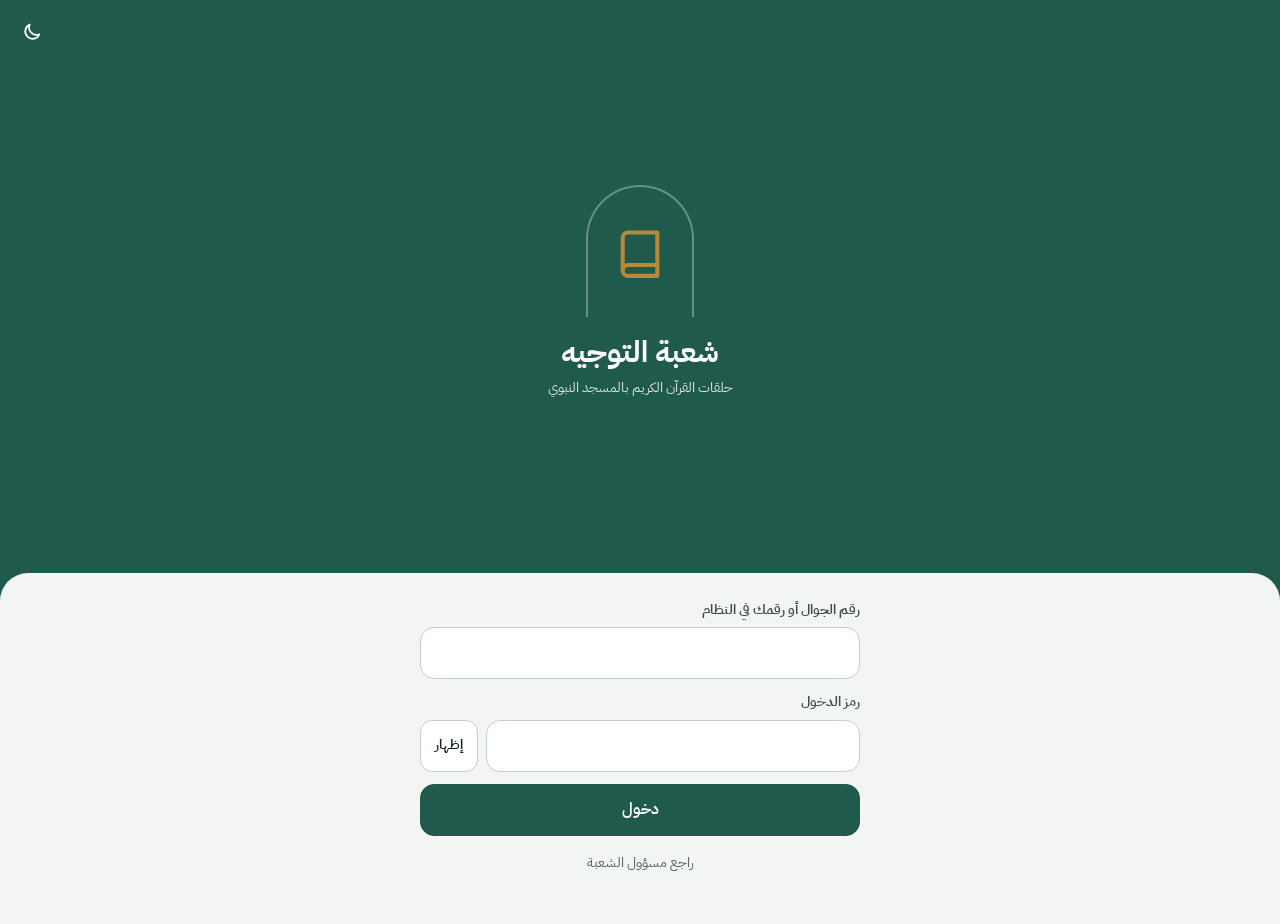
==== index.html @ 5e18c51f "نشر (نشر) من tawjeeh-site@ad7e38c" ====
<!doctype html>
<html lang="ar" dir="rtl">
<head>
<meta charset="utf-8">
<meta name="viewport" content="width=device-width, initial-scale=1, viewport-fit=cover">
<meta name="theme-color" content="#1f5a4c">
<meta name="robots" content="noindex, nofollow">
<title>شعبة التوجيه</title>
<script>/* النهاري هو الأصل؛ الليلي فقط إن اختاره المستخدم من قبل (يُطبَّق قبل الرسم لتجنّب الوميض) */
try{if(localStorage.getItem('tawjeeh.theme')==='dark'){document.documentElement.dataset.theme='dark';document.querySelector('meta[name=theme-color]').content='#122a23'}}catch(e){}</script>
<link rel="stylesheet" href="tokens.css">
<link rel="stylesheet" href="style.css">
<link rel="modulepreload" href="js/core.js">
<link rel="modulepreload" href="js/icons.js">
<link rel="modulepreload" href="js/ctx.js">
<link rel="modulepreload" href="js/home.js">
<link rel="modulepreload" href="js/tlist.js">
<link rel="modulepreload" href="js/sup_home.js">
<link rel="modulepreload" href="js/queries.js">
<link rel="modulepreload" href="js/charts.js">
<link rel="preload" href="fonts/plex-arabic-400.woff2" as="font" type="font/woff2" crossorigin>
<script src="config.js"></script>
<script>/* المرحلة 10ب: فتح الاتصال الآمن بخادم القاعدة مبكراً، بالتوازي مع تحميل ملفات الواجهة */
try{var l=document.createElement('link');l.rel='preconnect';l.href=window.TAWJEEH_CONFIG.url;l.crossOrigin='anonymous';document.head.appendChild(l)}catch(e){}</script>
</head>
<body>
<header id="top" hidden>
  <button id="back" class="icon" type="button" aria-label="رجوع" hidden><svg viewBox="0 0 24 24" width="24" height="24" fill="none" stroke="currentColor" stroke-width="2.2" stroke-linecap="round" stroke-linejoin="round" aria-hidden="true"><path d="M9 5l7 7-7 7"/></svg></button>
  <h1 id="title">شعبة التوجيه</h1>
  <span id="who"></span>
  <button id="theme" class="icon" type="button" aria-label="الوضع الليلي"></button>
</header>
<div id="ctx" hidden></div>
<div id="fnote" role="status" hidden></div>
<main id="view" tabindex="-1"><p class="loading" role="status">جارٍ التحميل…</p></main>
<nav id="nav" hidden aria-label="التنقل الرئيسي"></nav>
<div id="toasts" aria-live="polite"></div>
<noscript><p style="padding:20px">يلزم تفعيل الجافاسكربت لتشغيل الموقع.</p></noscript>
<script type="module" src="js/app.js"></script>
</body>
</html>
---- tokens.css ----
/* ملف الهوية الوحيد: الخط والألوان والمقاسات. مستوحى من «زياراتي» القديم.
   النهاري هو الأصل دائماً (حتى لو كان الجوال على الليلي)، والليلي باختيار المستخدم فقط: <html data-theme="dark"> */

/* الخط داخل الموقع: IBM Plex Sans Arabic (رخصة OFL في fonts/OFL.txt). ثلاثة أوزان، والنص يظهر فوراً بخط النظام حتى يكتمل */
@font-face{font-family:"Plex Arabic";font-style:normal;font-weight:400;font-display:swap;src:url(fonts/plex-arabic-400.woff2) format("woff2");
  unicode-range:U+0600-06FF,U+0750-077F,U+0870-088E,U+0890-0891,U+0897-08E1,U+08E3-08FF,U+200C-200E,U+2010-2011,U+204F,U+2E41,U+FB50-FDFF,U+FE70-FE74,U+FE76-FEFC}
@font-face{font-family:"Plex Arabic";font-style:normal;font-weight:600;font-display:swap;src:url(fonts/plex-arabic-600.woff2) format("woff2");
  unicode-range:U+0600-06FF,U+0750-077F,U+0870-088E,U+0890-0891,U+0897-08E1,U+08E3-08FF,U+200C-200E,U+2010-2011,U+204F,U+2E41,U+FB50-FDFF,U+FE70-FE74,U+FE76-FEFC}
@font-face{font-family:"Plex Arabic";font-style:normal;font-weight:700;font-display:swap;src:url(fonts/plex-arabic-700.woff2) format("woff2");
  unicode-range:U+0600-06FF,U+0750-077F,U+0870-088E,U+0890-0891,U+0897-08E1,U+08E3-08FF,U+200C-200E,U+2010-2011,U+204F,U+2E41,U+FB50-FDFF,U+FE70-FE74,U+FE76-FEFC}
@font-face{font-family:"Plex Arabic";font-style:normal;font-weight:400;font-display:swap;src:url(fonts/plex-latin-400.woff2) format("woff2");
  unicode-range:U+0000-00FF,U+2000-206F,U+2212,U+FEFF}
@font-face{font-family:"Plex Arabic";font-style:normal;font-weight:600;font-display:swap;src:url(fonts/plex-latin-600.woff2) format("woff2");
  unicode-range:U+0000-00FF,U+2000-206F,U+2212,U+FEFF}
@font-face{font-family:"Plex Arabic";font-style:normal;font-weight:700;font-display:swap;src:url(fonts/plex-latin-700.woff2) format("woff2");
  unicode-range:U+0000-00FF,U+2000-206F,U+2212,U+FEFF}

:root{
  color-scheme:light;
  --font:"Plex Arabic",system-ui,-apple-system,"SF Arabic","Geeza Pro","Noto Sans Arabic","Segoe UI",Tahoma,sans-serif;

  /* الأساس: الأخضر المسجدي والذهبي من القديم */
  --brand:#1f5a4c; --brand-2:#246b58; --brand-ink:#ffffff; --brand-soft:#e2eee9; --brand-deep:#163f35;
  --bar:#1f5a4c; --bar-ink:#ffffff; --bar-ink-2:rgba(255,255,255,.82);
  --gold:#b8893b; --gold-soft:#f6eddc; --gold-ink:#6e4e14;

  /* الورق والسطوح والحبر */
  --paper:#f3f5f2; --surface:#ffffff; --surface-2:#f8faf8; --sunk:#e9eeeb;
  --ink:#15211d; --ink-2:#3d4c45; --ink-3:#56655e; --line:#dde5e1; --line-2:#c3cfc9;

  /* ألوان الحالة (كل لون نص على خلفيته الناعمة ≥ 4.5:1) */
  --ok:#17703d;  --ok-soft:#e1f2e7;
  --warn:#7f5200; --warn-soft:#fbefdc;
  --bad:#b02a20; --bad-soft:#fbe6e3;
  --info:#1a56ad; --info-soft:#e3edfb;

  /* ألوان الرسوم */
  --ch-1:#2c7a64; --ch-2:#c8963f; --ch-3:#8fb5a8; --ch-4:#5b6a72; --ch-track:#e6ece9;

  /* المسافات والزوايا والظلال */
  --s1:4px; --s2:8px; --s3:12px; --s4:16px; --s5:20px; --s6:24px; --s8:32px;
  --r-s:10px; --r-m:16px; --r-l:22px; --r-xl:28px; --r-pill:999px;
  --shadow:0 1px 2px rgba(21,33,29,.05),0 6px 18px -10px rgba(21,33,29,.16);
  --shadow-lg:0 -10px 40px -10px rgba(21,33,29,.35);
  --scrim:rgba(10,20,17,.48);

  /* النصوص (واضحة للجوال) */
  --fs-xs:12.5px; --fs-s:14px; --fs-m:16px; --fs-l:17.5px; --fs-xl:20px; --fs-2xl:26px; --fs-3xl:44px;

  /* اللمس والهيكل */
  --tap:52px; --top-h:56px; --tab-h:64px; --maxw:640px;
  --safe-b:env(safe-area-inset-bottom,0px); --safe-t:env(safe-area-inset-top,0px);
  --dur:180ms; --ease:cubic-bezier(.2,.8,.3,1);
}

/* الليلي: باختيار المستخدم فقط */
:root[data-theme="dark"]{
  color-scheme:dark;
  --brand:#3e9c82; --brand-2:#6cc7aa; --brand-ink:#05140f; --brand-soft:#173a31; --brand-deep:#0f2a23;
  --bar:#122a23; --bar-ink:#e8f2ee; --bar-ink-2:rgba(232,242,238,.78);
  --gold:#d6a654; --gold-soft:#3a2d14; --gold-ink:#f2cd85;
  --paper:#0d1412; --surface:#151f1b; --surface-2:#1a2621; --sunk:#212e28;
  --ink:#e7efeb; --ink-2:#c3d0ca; --ink-3:#9aaba3; --line:#26342e; --line-2:#36473f;
  --ok:#6fd49c;  --ok-soft:#14331f;
  --warn:#f0bd5e; --warn-soft:#3a2b0e;
  --bad:#ff9087; --bad-soft:#3d1a17;
  --info:#8ab8ff; --info-soft:#15284a;
  --ch-1:#4fb393; --ch-2:#d9a957; --ch-3:#2f5c50; --ch-4:#7d8d95; --ch-track:#24312b;
  --shadow:0 1px 2px rgba(0,0,0,.3);
  --shadow-lg:0 -10px 40px -10px rgba(0,0,0,.7);
  --scrim:rgba(0,0,0,.6);
}
---- style.css ----
/* المكونات. كل الألوان والمقاسات من tokens.css — لا قيم لونية مباشرة هنا إلا للضرورة. */
*{box-sizing:border-box;-webkit-tap-highlight-color:transparent}
html{font-size:16px;-webkit-text-size-adjust:100%;background:var(--paper)}
body{margin:0;background:var(--paper);color:var(--ink);font-family:var(--font);font-size:var(--fs-m);line-height:1.6;
  -webkit-font-smoothing:antialiased;text-rendering:optimizeLegibility;
  padding-bottom:calc(var(--tab-h) + var(--safe-b) + 20px)}
body.nonav{padding-bottom:24px}
button,input,select,textarea{font:inherit;color:inherit}
button{cursor:pointer}
h1,h2,h3{margin:0;line-height:1.4;font-weight:700}
h2{font-size:var(--fs-l)} h3{font-size:var(--fs-m)}
.card>b:first-child+.list-item{margin-top:6px}
p{margin:0 0 var(--s2)}
a{color:var(--brand-2)}
:focus-visible{outline:2.5px solid var(--gold);outline-offset:2px;border-radius:8px}
::selection{background:var(--brand-soft)}
.ico{display:inline-flex;flex:none;line-height:0}
[hidden]{display:none!important}
.sr{position:absolute!important;width:1px;height:1px;overflow:hidden;clip:rect(0 0 0 0);white-space:nowrap}

/* ---------- الشريط العلوي ---------- */
#top{position:sticky;top:0;z-index:30;display:flex;align-items:center;gap:var(--s1);background:var(--bar);color:var(--bar-ink);
  padding:var(--safe-t) var(--s2) 0;min-height:calc(var(--top-h) + var(--safe-t))}
#top h1{font-size:var(--fs-l);flex:1;min-width:0;white-space:nowrap;overflow:hidden;text-overflow:ellipsis;padding-inline-start:var(--s2)}
#top .icon{display:grid;place-items:center;background:transparent;border:0;color:inherit;width:var(--tap);height:var(--tap);flex:none;border-radius:14px;padding:0}
#top .icon:active{background:rgba(255,255,255,.14)}
#top #back:not([hidden])+h1{padding-inline-start:0}
body.on-home #who{display:none}
#who{font-size:var(--fs-xs);color:var(--bar-ink-2);max-width:34%;white-space:nowrap;overflow:hidden;text-overflow:ellipsis;font-weight:600}

/* ---------- المحتوى ---------- */
#view{max-width:var(--maxw);margin:0 auto;padding:var(--s4) var(--s4) var(--s5);outline:none;overflow-x:clip}
#view>div{animation:enter var(--dur) var(--ease)}
@keyframes enter{from{opacity:0;transform:translateY(6px)}to{opacity:1;transform:none}}
.section-h{display:flex;align-items:center;gap:var(--s2);margin:var(--s5) 0 var(--s2)}
.section-h h2{font-size:var(--fs-m);flex:1}
.section-h .link{font-size:var(--fs-s);font-weight:600;text-decoration:none;min-height:var(--tap);display:inline-flex;align-items:center}
.title-row{display:flex;align-items:center;justify-content:space-between;gap:var(--s2);margin:var(--s2) 0 var(--s3)}
.title-row h2{font-size:var(--fs-l)}

/* ---------- شريط التبويبات السفلي (كالقديم) ---------- */
#nav{position:fixed;bottom:0;left:50%;transform:translateX(-50%);width:100%;max-width:var(--maxw);z-index:30;display:flex;
  background:color-mix(in srgb,var(--surface) 92%,transparent);-webkit-backdrop-filter:blur(14px);backdrop-filter:blur(14px);
  border-top:1px solid var(--line);padding:4px 6px calc(4px + var(--safe-b))}
#nav a{flex:1;min-width:0;display:flex;flex-direction:column;align-items:center;justify-content:center;gap:2px;min-height:56px;position:relative;
  text-decoration:none;color:var(--ink-3);font-size:var(--fs-xs);font-weight:600;border-radius:14px}
#nav a .ico{transition:transform var(--dur) var(--ease)}
#nav a[aria-current="page"]{color:var(--brand-2)}
#nav a[aria-current="page"] .ico{transform:translateY(-1px)}
#nav a[aria-current="page"]::before{content:"";position:absolute;top:-5px;width:28px;height:3px;border-radius:0 0 4px 4px;background:var(--brand-2)}
#nav a:active{background:var(--sunk)}
#nav .nb{position:absolute;top:5px;inset-inline-end:calc(50% - 24px);min-width:18px;height:18px;border-radius:9px;background:var(--bad);color:#fff;
  font-size:11px;line-height:18px;text-align:center;padding:0 5px;font-weight:700}

/* ---------- البطاقات ---------- */
.card{background:var(--surface);border:1px solid var(--line);border-radius:var(--r-m);padding:var(--s4);margin:0 0 var(--s3);box-shadow:var(--shadow);min-width:0;overflow-wrap:anywhere}
.card h2{font-size:var(--fs-m);margin-bottom:var(--s2)}
.card.tap{cursor:pointer;transition:transform .12s,background var(--dur)}
.card.tap:active{transform:scale(.985);background:var(--surface-2)}
.card.flat{box-shadow:none}
.muted{color:var(--ink-3)}
.small{font-size:var(--fs-s)}
.xs{font-size:var(--fs-xs)}
.row{display:flex;gap:var(--s2);align-items:center;flex-wrap:wrap}
.row>*{min-width:0}
.row.between{justify-content:space-between}
.row.nowrap{flex-wrap:nowrap}
.grow{flex:1;min-width:0}
.stack>*+*{margin-top:var(--s2)}
.ellip{white-space:nowrap;overflow:hidden;text-overflow:ellipsis}
.tnum,.num{font-variant-numeric:tabular-nums}
.num{font-weight:700;direction:ltr;unicode-bidi:isolate;display:inline-block;max-width:100%;word-break:break-all}
.ltr{direction:ltr;unicode-bidi:isolate;display:inline-block}

/* ---------- الأزرار ---------- */
.btn{display:inline-flex;align-items:center;justify-content:center;gap:var(--s2);min-height:var(--tap);padding:10px 18px;border-radius:14px;
  border:1.5px solid var(--line-2);background:var(--surface);color:var(--ink);font-weight:600;font-size:var(--fs-m);cursor:pointer;
  text-align:center;text-decoration:none;line-height:1.35;transition:transform .1s,background var(--dur),opacity var(--dur)}
.btn:active{transform:scale(.97)}
.btn.primary{background:var(--brand);border-color:var(--brand);color:var(--brand-ink)}
.btn.soft{background:var(--brand-soft);border-color:transparent;color:var(--brand-2)}
.btn.gold{background:var(--gold);border-color:var(--gold);color:#fff}
.btn.danger{background:var(--bad-soft);border-color:transparent;color:var(--bad)}
.btn.ghost{background:transparent;border-color:transparent;color:var(--brand-2)}
.btn.block{display:flex;width:100%}
.btn.sm{padding:6px 14px;font-size:var(--fs-s);border-radius:12px}
.btn[disabled]{opacity:.5;pointer-events:none}
.btn .ico svg{width:20px;height:20px}
.btns{display:grid;grid-template-columns:repeat(auto-fit,minmax(132px,1fr));gap:var(--s2)}

/* ---------- الحقول ---------- */
.field{display:block;margin:0 0 var(--s3)}
.field>span{display:block;font-weight:600;margin-bottom:6px;font-size:var(--fs-s);color:var(--ink-2)}
.field small{display:block;color:var(--ink-3);margin-top:4px;font-size:var(--fs-xs)}
input[type=text],input[type=search],input[type=password],input[type=tel],input[type=date],input[type=time],input[type=number],select,textarea{
  width:100%;min-height:var(--tap);padding:10px 14px;border-radius:14px;border:1.5px solid var(--line-2);background-color:var(--surface);
  font-size:var(--fs-m);color:var(--ink);transition:border-color var(--dur),box-shadow var(--dur)}
input::placeholder,textarea::placeholder{color:var(--ink-3);opacity:1}
textarea{min-height:96px;line-height:1.6;resize:vertical}
input:focus,select:focus,textarea:focus{outline:none;border-color:var(--brand-2);box-shadow:0 0 0 3px color-mix(in srgb,var(--brand-2) 22%,transparent)}
input[type=search]{padding-inline-start:46px;-webkit-appearance:none;appearance:none;background-repeat:no-repeat;background-position:right 14px center;background-size:20px 20px;
  background-image:url("data:image/svg+xml,%3Csvg xmlns='http://www.w3.org/2000/svg' viewBox='0 0 24 24' fill='none' stroke='%2356655e' stroke-width='2' stroke-linecap='round'%3E%3Ccircle cx='11' cy='11' r='7'/%3E%3Cpath d='m20 20-3.5-3.5'/%3E%3C/svg%3E")}
input[type=search]::-webkit-search-decoration{-webkit-appearance:none}
select{-webkit-appearance:none;appearance:none;padding-inline-end:40px;text-overflow:ellipsis;background-repeat:no-repeat;background-position:left 14px center;background-size:16px 16px;
  background-image:url("data:image/svg+xml,%3Csvg xmlns='http://www.w3.org/2000/svg' viewBox='0 0 24 24' fill='none' stroke='%2356655e' stroke-width='2.4' stroke-linecap='round' stroke-linejoin='round'%3E%3Cpath d='m6 9 6 6 6-6'/%3E%3C/svg%3E")}
:root[data-theme="dark"] input[type=search]{background-image:url("data:image/svg+xml,%3Csvg xmlns='http://www.w3.org/2000/svg' viewBox='0 0 24 24' fill='none' stroke='%239aaba3' stroke-width='2' stroke-linecap='round'%3E%3Ccircle cx='11' cy='11' r='7'/%3E%3Cpath d='m20 20-3.5-3.5'/%3E%3C/svg%3E")}
:root[data-theme="dark"] select{background-image:url("data:image/svg+xml,%3Csvg xmlns='http://www.w3.org/2000/svg' viewBox='0 0 24 24' fill='none' stroke='%239aaba3' stroke-width='2.4' stroke-linecap='round' stroke-linejoin='round'%3E%3Cpath d='m6 9 6 6 6-6'/%3E%3C/svg%3E")}
.pwrow{display:flex;gap:var(--s2)}.pwrow input{flex:1;min-width:0}
.filters{display:grid;grid-template-columns:1fr 1fr;gap:var(--s2);margin-bottom:var(--s2)}
.filters .full{grid-column:1/-1}
.filters select{font-size:var(--fs-s);font-weight:600}
@media(min-width:620px){.filters{grid-template-columns:repeat(4,1fr)}.filters .full{grid-column:span 2}}
.filters.f3{grid-template-columns:repeat(3,minmax(0,1fr))}
.filters.f3 select{padding-inline:10px 30px;background-position:left 10px center;background-size:14px 14px;font-size:13.5px}
@media(min-width:620px){.filters.f3{grid-template-columns:2fr 1fr 1fr 1fr}.filters.f3 .full{grid-column:auto}}
input[type=checkbox]{width:26px;height:26px;flex:none;accent-color:var(--brand)}
.check{display:inline-flex;align-items:center;justify-content:center;gap:var(--s2);min-width:var(--tap);min-height:var(--tap);cursor:pointer;font-weight:600}

/* ---------- الشرائح: مساحة لمس 52 وحبة أنيقة بداخلها ---------- */
.chips{display:flex;gap:6px;overflow-x:auto;margin:0 calc(-1*var(--s4)) var(--s2);padding:0 var(--s4);scrollbar-width:none}
.chips::-webkit-scrollbar{display:none}
.chip{position:relative;isolation:isolate;flex:0 0 auto;min-height:var(--tap);padding:0 16px;border:0;background:none;cursor:pointer;
  font-weight:600;font-size:var(--fs-s);color:var(--ink-2);white-space:nowrap}
.chip::before{content:"";position:absolute;inset:7px 0;z-index:-1;border-radius:var(--r-pill);background:var(--surface);border:1.5px solid var(--line-2);transition:background var(--dur),border-color var(--dur)}
.chip[aria-pressed="true"],.chip[aria-selected="true"]{color:var(--brand-ink)}
.chip[aria-pressed="true"]::before,.chip[aria-selected="true"]::before{background:var(--brand);border-color:var(--brand)}

/* ---------- المقطّع: أنماط الصفحة (كالقديم) ---------- */
.seg{display:flex;gap:4px;background:var(--sunk);border-radius:16px;padding:4px;margin:0 0 var(--s3);overflow-x:auto;scrollbar-width:none}
.seg::-webkit-scrollbar{display:none}
.seg button{flex:1 0 auto;min-height:var(--tap);padding:0 14px;border:0;border-radius:12px;background:transparent;font-weight:600;font-size:var(--fs-s);
  color:var(--ink-2);white-space:nowrap;display:inline-flex;align-items:center;justify-content:center;gap:6px;transition:background var(--dur),color var(--dur)}
.seg button[aria-selected="true"]{background:var(--surface);color:var(--ink);box-shadow:0 1px 3px rgba(0,0,0,.12)}
.seg button .ico svg{width:18px;height:18px}
.seg.grid{display:grid;grid-template-columns:repeat(3,1fr);overflow:visible}
.seg.grid button{flex-direction:column;gap:2px;min-height:60px;padding:6px 4px;white-space:normal;line-height:1.3;font-size:var(--fs-xs)}
.seg.grid button .ico svg{width:20px;height:20px}

/* ---------- الشارات ---------- */
.badge{display:inline-flex;align-items:center;gap:4px;padding:2px 10px;border-radius:var(--r-pill);font-size:var(--fs-xs);font-weight:700;
  background:var(--brand-soft);color:var(--brand-2);max-width:100%;white-space:normal;overflow-wrap:anywhere;line-height:1.5}
.badge.ok{background:var(--ok-soft);color:var(--ok)}
.badge.warn{background:var(--warn-soft);color:var(--warn)}
.badge.bad{background:var(--bad-soft);color:var(--bad)}
.badge.info{background:var(--info-soft);color:var(--info)}
.badge.gray{background:var(--sunk);color:var(--ink-2)}
.dot{width:9px;height:9px;border-radius:50%;display:inline-block;flex:none}

/* ---------- بطاقات الأرقام ---------- */
.stats{display:grid;grid-template-columns:repeat(2,1fr);gap:10px;margin-bottom:var(--s3)}
@media(min-width:560px){.stats{grid-template-columns:repeat(3,1fr)}}
.stat{position:relative;display:flex;flex-direction:column;justify-content:flex-end;gap:2px;background:var(--surface);border:1px solid var(--line);border-radius:var(--r-m);
  padding:14px 14px 12px;min-height:104px;box-shadow:var(--shadow);text-decoration:none;color:inherit;overflow:hidden}
.stat b{font-size:var(--fs-2xl);line-height:1.15;font-weight:700;font-variant-numeric:tabular-nums;color:var(--ink)}
.stat span{color:var(--ink-3);font-size:var(--fs-s);font-weight:600;line-height:1.35}
.stat .ico{position:absolute;top:12px;inset-inline-start:12px;width:34px;height:34px;border-radius:11px;display:grid;place-items:center;background:var(--brand-soft);color:var(--brand-2)}
.stat .ico svg{width:19px;height:19px}
.stat.warn b{color:var(--warn)} .stat.warn .ico{background:var(--warn-soft);color:var(--warn)}
.stat.bad b{color:var(--bad)} .stat.bad .ico{background:var(--bad-soft);color:var(--bad)}
.stat.info .ico{background:var(--info-soft);color:var(--info)}
.stat.gold .ico{background:var(--gold-soft);color:var(--gold-ink)}
a.stat{transition:transform .12s}
a.stat:active{transform:scale(.97)}
a.stat::after{content:"";position:absolute;top:25px;left:18px;width:8px;height:8px;border-left:2px solid var(--ink-3);border-bottom:2px solid var(--ink-3);transform:rotate(45deg);opacity:.5}
.stats.two{grid-template-columns:repeat(2,1fr)}
.stats.compact{grid-template-columns:repeat(3,1fr);gap:8px}
.stats.compact .stat{min-height:0;padding:10px 10px 8px}
.stats.compact .stat b{font-size:var(--fs-xl)}
.stats.compact .stat span{font-size:var(--fs-xs)}
button.stat{font:inherit;text-align:start;cursor:pointer;min-height:var(--tap)}
button.stat[aria-pressed="true"]{border-color:var(--brand-2);box-shadow:inset 0 0 0 1.5px var(--brand-2)}

.bar{height:8px;border-radius:99px;background:var(--ch-track);overflow:hidden}
.bar>i{display:block;height:100%;border-radius:99px;background:var(--ch-1)}
.kv{display:grid;grid-template-columns:auto 1fr;gap:8px 14px;margin:var(--s1) 0}
.kv dt{color:var(--ink-3);font-size:var(--fs-s)}.kv dd{margin:0;font-weight:600;overflow-wrap:anywhere;min-width:0}
.list-item{padding:var(--s3) 0;border-top:1px solid var(--line);min-width:0;overflow-wrap:anywhere}
.list-item:first-child{border-top:0}
details{margin-top:var(--s2)}
details>summary{min-height:var(--tap);display:flex;align-items:center;gap:var(--s2);cursor:pointer;list-style:none;font-weight:600}
details>summary::-webkit-details-marker{display:none}
details>summary::after{content:"";width:8px;height:8px;border-inline-start:2px solid var(--ink-3);border-bottom:2px solid var(--ink-3);transform:rotate(-45deg);margin-inline-start:auto;transition:transform var(--dur)}
details[open]>summary::after{transform:rotate(135deg)}

/* ---------- صف الحلقة (من «إسناد المعلمين» القديم) ---------- */
.hq{display:flex;gap:var(--s3);align-items:flex-start}
.hq .no{flex:none;width:66px;text-align:center;font-weight:700;font-size:var(--fs-m);background:var(--surface-2);border:1px solid var(--line);
  border-radius:12px;padding:6px 4px 4px;font-variant-numeric:tabular-nums;line-height:1.25;word-break:break-all}
.hq .no small{display:block;font-size:11px;font-weight:600;color:var(--ink-3)}
.hq .no.mine{background:var(--ok-soft);border-color:transparent;color:var(--ok)}
.hq .no.free{background:var(--gold-soft);border-color:transparent;color:var(--gold-ink)}
.hq .no.off{background:var(--sunk);color:var(--ink-3)}
.hq .bd{flex:1;min-width:0}
.hq .ln{display:flex;gap:6px;align-items:baseline;font-size:var(--fs-s);line-height:1.6}
.hq .ln .k{color:var(--ink-3);flex:none}
.hq .ln b{font-weight:600;min-width:0;overflow-wrap:anywhere}
.hq .meta{font-size:var(--fs-xs);color:var(--ink-3);font-weight:600;margin-bottom:2px;display:flex;gap:6px;flex-wrap:wrap;align-items:center}
.hq .tags{display:flex;gap:4px;flex-wrap:wrap}
.missing{color:var(--bad);font-weight:700}
.free-t{color:var(--warn);font-weight:700}

/* ---------- المعلم ---------- */
.avatar{width:44px;height:44px;border-radius:50%;display:grid;place-items:center;font-weight:700;font-size:var(--fs-l);flex:none;
  background:var(--brand-soft);color:var(--brand-2)}
.avatar.w{background:var(--gold-soft);color:var(--gold-ink)}
.hchips{display:flex;flex-wrap:wrap;gap:6px;margin:var(--s2) 0 0}
.hchips span{font-size:var(--fs-xs);font-weight:600;background:var(--sunk);color:var(--ink-2);border-radius:9px;padding:3px 9px;font-variant-numeric:tabular-nums}
.hchips span.alt{background:var(--gold-soft);color:var(--gold-ink)}
.count-line{font-size:var(--fs-xs);color:var(--ink-3);font-weight:600;margin:0 2px var(--s2);min-height:20px}

/* ---------- قائمة «المزيد» ---------- */
.menu{background:var(--surface);border:1px solid var(--line);border-radius:var(--r-m);overflow:hidden;margin-bottom:var(--s3);box-shadow:var(--shadow)}
.menu>a,.menu>button{display:flex;align-items:center;gap:var(--s3);width:100%;min-height:64px;padding:10px var(--s4);border:0;border-bottom:1px solid var(--line);
  background:none;text-align:start;text-decoration:none;color:var(--ink);font-weight:600}
.menu>:last-child{border-bottom:0}
.menu>a:active,.menu>button:active{background:var(--surface-2)}
.menu .ic{width:40px;height:40px;border-radius:12px;display:grid;place-items:center;background:var(--brand-soft);color:var(--brand-2);flex:none}
.menu .ic.bad{background:var(--bad-soft);color:var(--bad)}
.menu .ic.gold{background:var(--gold-soft);color:var(--gold-ink)}
.menu .t{flex:1;min-width:0}
.menu .t small{display:block;font-weight:400;color:var(--ink-3);font-size:var(--fs-xs);line-height:1.5}
.menu .chev{color:var(--ink-3)}
.menu .danger{color:var(--bad)}

/* مفتاح التبديل */
.toggle{position:relative;width:52px;height:32px;border-radius:99px;background:var(--line-2);flex:none;transition:background var(--dur)}
.toggle::after{content:"";position:absolute;top:3px;right:3px;width:26px;height:26px;border-radius:50%;background:#fff;box-shadow:0 1px 3px rgba(0,0,0,.3);transition:right var(--dur) var(--ease)}
[aria-checked="true"] .toggle{background:var(--brand)}
[aria-checked="true"] .toggle::after{right:23px}

/* ---------- مفتاح الصلاحية والمصفوفة ---------- */
.switch{display:inline-flex;align-items:center;gap:var(--s2);min-height:var(--tap);min-width:112px;padding:6px 14px;border-radius:var(--r-pill);border:2px solid var(--line-2);
  background:var(--surface);font-weight:700;cursor:pointer;justify-content:center}
.switch.on{background:var(--ok-soft);border-color:var(--ok);color:var(--ok)}
.switch.off{background:var(--bad-soft);border-color:var(--bad);color:var(--bad)}
.switch .dot{width:14px;height:14px;border-radius:50%;background:currentColor}
.matrix{width:100%;border-collapse:separate;border-spacing:0}
.matrix th,.matrix td{padding:8px 6px;border-bottom:1px solid var(--line);text-align:center;vertical-align:middle}
.matrix th:first-child,.matrix td:first-child{text-align:right;position:sticky;right:0;background:var(--surface)}
.matrix thead th{position:sticky;top:0;background:var(--surface);font-size:var(--fs-s)}
.scroll-x{overflow-x:auto;-webkit-overflow-scrolling:touch}

/* ---------- الورقة السفلية ---------- */
.overlay{position:fixed;inset:0;background:var(--scrim);z-index:50;display:flex;align-items:flex-end;justify-content:center;animation:fade var(--dur)}
.sheet{background:var(--surface);color:var(--ink);width:100%;max-width:var(--maxw);max-height:90vh;overflow:auto;border-radius:24px 24px 0 0;
  padding:8px var(--s4) calc(var(--s4) + var(--safe-b));box-shadow:var(--shadow-lg);animation:up 220ms var(--ease);overscroll-behavior:contain}
.sheet .grab{width:42px;height:5px;border-radius:5px;background:var(--line-2);margin:4px auto 14px}
.sheet h2{font-size:var(--fs-l);margin-bottom:var(--s3)}
.sheet .actions{display:grid;grid-template-columns:1fr 1fr;gap:var(--s2);margin-top:var(--s4)}
.sheet .actions.one{grid-template-columns:1fr}
@keyframes up{from{transform:translateY(40px);opacity:.4}to{transform:none;opacity:1}}
@keyframes fade{from{opacity:0}}
@media(min-width:700px){.overlay{align-items:center}.sheet{border-radius:24px}.sheet .grab{display:none}}

#toasts{position:fixed;left:12px;right:12px;bottom:calc(var(--tab-h) + var(--safe-b) + 14px);z-index:60;display:flex;flex-direction:column;gap:var(--s2);pointer-events:none;align-items:center}
body.nonav #toasts{bottom:calc(var(--safe-b) + 20px)}
.toast{background:var(--ink);color:var(--paper);padding:12px 18px;border-radius:14px;max-width:560px;font-weight:600;font-size:var(--fs-s);box-shadow:0 6px 20px rgba(0,0,0,.25);animation:up var(--dur) var(--ease)}
.toast.bad{background:var(--bad);color:#fff}
.toast.ok{background:var(--brand);color:var(--brand-ink)}
:root[data-theme="dark"] .toast.bad{color:#1a0705}

/* ---------- الدخول (كالقديم: صفحة خضراء وقوس ذهبي وصندوق ورقي) ---------- */
body.nonav #view{padding:0;max-width:none}
.login{position:relative;min-height:100vh;min-height:100dvh;display:flex;flex-direction:column;background:var(--bar);color:var(--bar-ink)}
.login .top{flex:1;display:flex;flex-direction:column;align-items:center;justify-content:center;padding:calc(40px + var(--safe-t)) 24px 28px;text-align:center}
.login .mark{width:108px;height:132px;border:2px solid rgba(255,255,255,.32);border-bottom:0;border-radius:108px 108px 0 0;display:grid;place-items:center;margin-bottom:16px;color:var(--gold)}
.login .mark svg{width:52px;height:52px}
.login h1{font-size:30px;line-height:1.25}
.login .top p{color:var(--bar-ink-2);margin:6px 0 0;font-size:var(--fs-s)}
.login .box{background:var(--paper);color:var(--ink);border-radius:var(--r-xl) var(--r-xl) 0 0;padding:26px 20px calc(26px + var(--safe-b))}
.login .box .in{max-width:440px;margin:0 auto}
.login .theme-fab{position:absolute;top:calc(6px + var(--safe-t));left:6px;width:var(--tap);height:var(--tap);display:grid;place-items:center;border:0;background:none;color:var(--bar-ink);border-radius:14px}
.auth{max-width:440px;margin:0 auto;padding-top:var(--s2)}
.pick{display:flex;align-items:center;gap:var(--s3);width:100%;text-align:start;padding:8px 14px;border:1.5px solid var(--line);border-radius:14px;background:var(--surface);
  margin-top:var(--s2);font-weight:600;min-height:var(--tap);cursor:pointer;color:var(--ink)}
.pick:active{background:var(--brand-soft)}
.pick .avatar{width:36px;height:36px;font-size:var(--fs-m)}
.err{background:var(--bad-soft);color:var(--bad);border-radius:14px;padding:10px 14px;margin:var(--s2) 0;font-weight:600}
.note{background:var(--gold-soft);color:var(--gold-ink);border-radius:14px;padding:10px 14px;margin:var(--s2) 0;font-size:var(--fs-s);font-weight:600}
.hint{display:flex;gap:var(--s2);align-items:flex-start;background:var(--info-soft);color:var(--info);border-radius:14px;padding:10px 14px;margin:0 0 var(--s3);font-size:var(--fs-s);font-weight:600;line-height:1.6}
.hint .ico{margin-top:2px}
.sticky-bar{position:sticky;bottom:calc(var(--tab-h) + var(--safe-b) + 8px);z-index:10;background:var(--surface);border:1px solid var(--line);border-radius:var(--r-m);padding:10px;box-shadow:0 4px 18px rgba(0,0,0,.16);margin-top:10px}

/* ---------- هيكل التحميل والحالة الفارغة ---------- */
.loading{display:block;color:transparent;font-size:0;line-height:0;padding:2px 0 0;margin:0 0 var(--s3);min-height:238px;user-select:none}
.loading::before{content:"";display:block;height:70px;border-radius:var(--r-m);background:var(--sunk);
  box-shadow:0 84px 0 0 var(--sunk),0 168px 0 0 var(--sunk);animation:pulse 1.1s ease-in-out infinite}
@keyframes pulse{50%{opacity:.5}}
.empty{text-align:center;padding:36px 20px 28px;color:var(--ink-3);font-weight:600;font-size:var(--fs-s)}
.empty::before{content:"";display:block;width:52px;height:52px;margin:0 auto 10px;border-radius:16px;background-color:var(--sunk);background-repeat:no-repeat;background-position:center;background-size:26px;
  background-image:url("data:image/svg+xml,%3Csvg xmlns='http://www.w3.org/2000/svg' viewBox='0 0 24 24' fill='none' stroke='%2385938d' stroke-width='1.9' stroke-linecap='round' stroke-linejoin='round'%3E%3Cpath d='M3 13h5l1.5 3h5L16 13h5'/%3E%3Cpath d='M5 5h14l2 8v6H3v-6z'/%3E%3C/svg%3E")}

/* ---------- الرئيسية: المحراب ---------- */
.hero{background:var(--bar);color:var(--bar-ink);margin:calc(-1*var(--s4)) calc(-1*var(--s4)) 0;padding:6px var(--s4) 0}
.hero::after{content:"";display:block;height:22px;background:var(--paper);border-radius:22px 22px 0 0;margin:0 calc(-1*var(--s4))}
.arch{border:1.5px solid rgba(255,255,255,.28);border-bottom:0;border-radius:200px 200px 0 0;padding:20px 18px 12px;text-align:center;margin:0 auto;max-width:280px}
.arch .day{font-size:var(--fs-3xl);line-height:1;font-weight:700;font-variant-numeric:tabular-nums}
.arch .month{font-size:var(--fs-l);font-weight:700;margin-top:4px}
.arch .wd{font-size:var(--fs-xs);color:var(--bar-ink-2);margin-top:2px}
.hero .greet{font-size:var(--fs-s);color:var(--bar-ink-2);text-align:center;margin-top:10px}
.hero .greet b{color:var(--bar-ink)}
.hero .roles{display:flex;justify-content:center;gap:6px;flex-wrap:wrap;padding:6px 0 4px}
.hero .roles span{font-size:var(--fs-xs);font-weight:600;background:rgba(255,255,255,.14);color:var(--bar-ink);border-radius:99px;padding:2px 10px}

/* ---------- الرسوم ---------- */
.chart h2{display:flex;align-items:center;gap:var(--s2)}
.chart h2 .ico{color:var(--brand-2)}
.chart .sub{font-size:var(--fs-xs);color:var(--ink-3);margin:-4px 0 var(--s3);font-weight:600}
.donut{display:flex;align-items:center;gap:var(--s4)}
.donut svg{flex:none;width:128px;height:128px}
.donut svg a:active path{opacity:.75}
.legend{flex:1;min-width:0;display:flex;flex-direction:column}
.legend>a,.legend>div{display:flex;align-items:center;gap:var(--s2);min-height:var(--tap);text-decoration:none;color:var(--ink);border-bottom:1px dashed var(--line);font-size:var(--fs-s)}
.legend>:last-child{border-bottom:0}
.legend .lb{flex:1;min-width:0;font-weight:600}
.legend .v{font-weight:700;font-variant-numeric:tabular-nums}
.legend .p{font-size:var(--fs-xs);color:var(--ink-3);min-width:34px;text-align:left;font-variant-numeric:tabular-nums}
.cols{display:flex;align-items:flex-end;gap:3px;height:200px}
.cols>a,.cols>div{flex:1;min-width:0;height:100%;display:flex;flex-direction:column;align-items:center;justify-content:flex-end;text-decoration:none;color:var(--ink);border-radius:10px;padding-bottom:2px}
.cols>a:active{background:var(--sunk)}
.cols .v{font-size:11.5px;font-weight:700;font-variant-numeric:tabular-nums;margin-bottom:3px}
.cols svg{width:100%;max-width:28px;display:block}
.cols .lb{font-size:11.5px;line-height:1.3;color:var(--ink-3);font-weight:600;text-align:center;margin-top:6px;white-space:nowrap;overflow-wrap:normal;word-break:keep-all;height:16px}
.cols.stagger{height:216px}
.cols.stagger>:nth-child(even) .lb{margin-top:24px}
.cols.stagger>:nth-child(odd) .lb{margin-bottom:18px}
.hbars>a,.hbars>div{display:block;text-decoration:none;color:var(--ink);padding:8px 0;min-height:var(--tap);border-bottom:1px dashed var(--line)}
.hbars>:last-child{border-bottom:0}
.hbars>a:active{background:var(--surface-2)}
.hbars .t{display:flex;align-items:baseline;gap:var(--s2);font-size:var(--fs-s);margin-bottom:6px}
.hbars .t .lb{flex:1;min-width:0;font-weight:600;overflow-wrap:anywhere}
.hbars .t .v{font-weight:700;font-variant-numeric:tabular-nums}
.hbars .t .x{font-size:var(--fs-xs);color:var(--warn);font-weight:700;font-variant-numeric:tabular-nums}
.hbars svg{display:block;width:100%;height:10px}
.keys{display:flex;flex-wrap:wrap;gap:6px 14px;font-size:var(--fs-xs);color:var(--ink-2);margin:0 0 var(--s2);font-weight:600}
.keys span{display:inline-flex;align-items:center;gap:6px}
.chart .more-btn{margin-top:var(--s2)}

/* ---------- الشاشات العريضة ---------- */
@media(min-width:760px){
  :root{--maxw:880px}
  .grid2{display:grid;grid-template-columns:1fr 1fr;gap:var(--s3);margin-bottom:var(--s3)}
  .grid2>.card{margin:0}
}

@media (prefers-reduced-motion:reduce){*,*::before,*::after{animation:none!important;transition:none!important}}

/* سطر الفلتر المفعّل */
#fnote{display:flex;align-items:center;gap:var(--s2);justify-content:space-between;background:var(--gold-soft);color:var(--gold-ink);font-size:var(--fs-xs);font-weight:600;
  padding:8px var(--s4);border-bottom:1px solid var(--line);line-height:1.6}
#fnote[hidden]{display:none}
#fnote a{color:inherit;text-decoration:underline;white-space:nowrap;min-height:var(--tap);display:inline-flex;align-items:center}

/* ---------- المرحلة 9: مبدّل السياق ---------- */
#ctx{background:var(--brand-deep);color:var(--bar-ink);position:sticky;top:calc(var(--top-h) + var(--safe-t));z-index:29}
#ctx .ctx-btn{display:flex;align-items:center;gap:var(--s2);width:100%;max-width:var(--maxw);margin:0 auto;min-height:44px;padding:4px var(--s4);border:0;background:none;color:inherit;font-size:var(--fs-s);text-align:start}
#ctx .ctx-btn .k{color:var(--bar-ink-2);font-weight:400}
#ctx .ctx-btn .chg{font-size:var(--fs-xs);font-weight:700;background:rgba(255,255,255,.16);border-radius:99px;padding:3px 12px;flex:none}
#ctx .ctx-btn:active{background:rgba(255,255,255,.08)}
.ctx-group{margin-bottom:var(--s3)}
.ctx-group h3{font-size:var(--fs-s);color:var(--ink-2);margin-bottom:4px}
.ctx-opts{display:flex;flex-wrap:wrap;gap:2px}

/* ---------- صفحة الموجه ---------- */
.today{display:flex;align-items:center;gap:var(--s4)}
.today .ring{position:relative;width:72px;height:72px;flex:none}
.today .ring b{position:absolute;inset:0;display:grid;place-items:center;font-size:var(--fs-xl);font-variant-numeric:tabular-nums}
.today h2{margin:0}
.today .big{font-size:var(--fs-l)}
.today .big b{font-variant-numeric:tabular-nums}
.today.full{border-color:var(--gold)}
.tcard .tbadges{display:flex;flex-wrap:wrap;gap:6px;margin-top:8px}
.tcard .tactions{display:flex;justify-content:flex-end;margin-top:10px;padding-top:10px;border-top:1px dashed var(--line)}
.hchips span.dim{opacity:.55}
.filters.f4 select{font-size:13.5px}
@media(min-width:620px){.filters.f4{grid-template-columns:2fr 1fr 1fr 1fr 1fr}.filters.f4 .full{grid-column:auto}}

/* ---------- ملف المعلم ---------- */
.avatar.lg{width:56px;height:56px;font-size:var(--fs-xl)}
.trend .spark{margin-top:10px;height:84px}
.trend .spark svg{width:100%;height:84px;display:block;overflow:visible}
.visit .vscore,.vscore{flex:none;text-align:center;background:var(--brand-soft);color:var(--brand-2);border-radius:14px;padding:6px 12px;min-width:74px}
.vscore b{display:block;font-size:var(--fs-xl);line-height:1.2;font-variant-numeric:tabular-nums}
.vscore span{font-size:11px;font-weight:600}
.vscore.warn{background:var(--gold-soft);color:var(--gold-ink)}
.vgrid{display:grid;grid-template-columns:1fr;gap:8px}
@media(min-width:560px){.vgrid{grid-template-columns:1fr 1fr}}
.vitems{border-radius:12px;padding:8px 12px;font-size:var(--fs-s)}
.vitems .k{font-size:var(--fs-xs);font-weight:700}
.vitems ul{margin:2px 0 0;padding-inline-start:18px}
.vitems.top{background:var(--ok-soft)} .vitems.top .k{color:var(--ok)}
.vitems.low{background:var(--warn-soft)} .vitems.low .k{color:var(--warn)}
.note-card.hidden-note{opacity:.65;border-style:dashed}
.menu-ic{width:36px;height:36px;border-radius:11px;display:grid;place-items:center;background:var(--ok-soft);color:var(--ok);flex:none}
.wa-preview{white-space:pre-wrap;background:var(--surface-2);border:1px solid var(--line);border-radius:14px;padding:12px 14px;font-size:var(--fs-s);line-height:1.8;max-height:42vh;overflow:auto}

/* ---------- تسجيل الزيارة ---------- */
.gitem{padding:10px 0;border-top:1px solid var(--line)}
.card h2+.gitem{border-top:0}
.gname{display:flex;flex-direction:column;margin-bottom:6px}
.gname small{font-size:var(--fs-xs);line-height:1.5}
.levels{display:flex;flex-wrap:wrap;gap:6px}
.lv{min-height:44px;padding:6px 14px;border-radius:12px;border:1.5px solid var(--line-2);background:var(--surface);font-weight:600;font-size:var(--fs-s);color:var(--ink-2)}
.lv[aria-checked="true"]{background:var(--lv,var(--brand));border-color:var(--lv,var(--brand));color:#fff}
.lv.nr{border-style:dashed}
.lv.nr[aria-checked="true"]{background:var(--sunk);color:var(--ink);border-color:var(--line-2)}
.sticky-bar .btn{width:100%}
.tfile-tabs .seg.grid{grid-template-columns:repeat(auto-fit,minmax(68px,1fr))}

/* المرحلة 9ب: حالة الاطلاع على الزيارة، وزياراتي القادمة، وملاحظة البند */
.ack-box{margin:0 0 10px}
.ack{display:flex;align-items:center;gap:8px;padding:8px 10px;border-radius:12px;background:var(--sunk);color:var(--ink-2);font-size:var(--fs-s);font-weight:600}
.ack.ok{background:var(--ok-soft,var(--brand-soft));color:var(--ok,var(--brand-2))}
.ack+.ack{margin-top:6px}
a.upcoming:hover b{text-decoration:underline}
.inote{margin-top:6px}
.inote textarea{min-height:0;font-size:var(--fs-s)}
.inote-btn{margin-top:6px}

/* المرحلة 9ب: لوحة التحكم — قائمة جانبية بمجموعات على الشاشة العريضة، ومجموعات ثم شاشات على الجوال */
.pside{display:none}
.ptitle{font-size:var(--fs-l);margin:0 0 var(--s3)}
.psub{margin-top:-4px}
@media(min-width:980px){
  body.on-panel{--maxw:1200px}
  .panel-wrap{display:grid;grid-template-columns:250px minmax(0,1fr);gap:var(--s4);align-items:start}
  .pside{display:block;position:sticky;top:calc(var(--top-h) + 8px);background:var(--surface);border:1px solid var(--line);border-radius:var(--r-m);padding:8px;max-height:calc(100vh - var(--top-h) - 24px);overflow:auto}
  .ptop{display:none}
  .pgrp+.pgrp{border-top:1px solid var(--line);margin-top:6px;padding-top:6px}
  .pgrp h3{font-size:var(--fs-xs);color:var(--ink-3);font-weight:700;padding:6px 10px 2px;letter-spacing:0}
  .pitem{display:flex;align-items:center;gap:8px;width:100%;min-height:42px;padding:0 10px;border:0;border-radius:10px;background:none;color:var(--ink-2);font-weight:600;font-size:var(--fs-s);text-align:start;text-decoration:none}
  .pitem:hover{background:var(--sunk)}
  .pitem[aria-current="page"]{background:var(--brand-soft);color:var(--brand-2)}
  .pitem .ext{margin-inline-start:auto;color:var(--ink-3)}
}
/* شجرة النماذج والبنود */
.ftree{display:flex;flex-direction:column;gap:8px}
.fnode>.fhead{display:flex;align-items:center;gap:10px;width:100%;min-height:var(--tap);padding:10px 14px;border:1px solid var(--line);border-radius:var(--r-m);background:var(--surface);font-weight:700;text-align:start;color:inherit}
.fnode>.fhead[aria-expanded="true"]{border-color:var(--brand-2);border-end-start-radius:0;border-end-end-radius:0}
.fnode>.fhead .chev{margin-inline-start:auto;transition:transform .15s}
.fnode>.fhead[aria-expanded="true"] .chev{transform:rotate(90deg)}
.fnode>.fbody{border:1px solid var(--brand-2);border-top:0;border-radius:0 0 var(--r-m) var(--r-m);padding:var(--s3);background:var(--paper)}
.fbody .card{margin-bottom:var(--s3)}
.titems{border-inline-start:3px solid var(--line);padding-inline-start:10px;margin-top:8px}
/* السجل الموحّد */
.logrow{display:grid;grid-template-columns:auto 1fr;gap:4px 12px;align-items:start}
.logrow .when{color:var(--ink-3);font-size:var(--fs-xs);font-variant-numeric:tabular-nums;white-space:nowrap;min-width:92px}
.logrow .who{font-size:var(--fs-s);font-weight:600}
.logrow .what{font-size:var(--fs-s);overflow-wrap:anywhere}
@media(min-width:760px){.logrow{grid-template-columns:130px 170px 110px 1fr}.logrow .when{grid-row:auto}}

/* المرحلة 9ج: بطاقات مجموعات لوحة التحكم (بنفس شكل بطاقات الرئيسية .stat) */
.pcards{display:grid;grid-template-columns:repeat(2,minmax(0,1fr));gap:10px;margin-bottom:var(--s3)}
@media(min-width:900px){.pcards{grid-template-columns:repeat(3,minmax(0,1fr))}}
.pcard{position:relative;display:flex;flex-direction:column;align-items:flex-start;gap:4px;min-height:132px;padding:56px 14px 14px;background:var(--surface);box-shadow:var(--shadow);
  border:1px solid var(--line);border-radius:var(--r-m);color:var(--ink);font:inherit;text-align:start;text-decoration:none;cursor:pointer;transition:transform .12s,border-color var(--dur)}
.pcard:hover{border-color:var(--brand-2)}
.pcard:active{transform:scale(.98)}
.pcard .ico{position:absolute;top:12px;inset-inline-start:12px;width:36px;height:36px;border-radius:11px;display:grid;place-items:center;background:var(--brand-soft);color:var(--brand-2)}
.pcard .ico svg{width:20px;height:20px}
.pcard .pc-t{font-weight:700;font-size:var(--fs-m);line-height:1.35}
.pcard .pc-d{color:var(--ink-3);font-size:var(--fs-xs);font-weight:600;line-height:1.5}
.pcard .pc-n{position:absolute;top:14px;inset-inline-end:12px;font-size:var(--fs-xs);font-weight:700;color:var(--brand-2);background:var(--brand-soft);border-radius:var(--r-pill);padding:2px 10px;font-variant-numeric:tabular-nums}
.pcard .ext{color:var(--ink-3);font-weight:600}
.pcard.big{grid-column:1/-1;min-height:120px;background:var(--gold-soft);border-color:var(--gold)}
.pcard.big .ico{background:var(--gold);color:#fff}
.pcard.big .pc-t{font-size:var(--fs-l)}
.pcard.big .pc-n{background:var(--surface);color:var(--gold-ink)}
.pcrumb{display:flex;align-items:center;gap:8px;flex-wrap:wrap;margin-bottom:4px}
.pcrumb .ptitle{margin:0}
.pcrumb .btn .ico svg{transform:none}
.pitem .pn{margin-inline-start:auto;font-size:var(--fs-xs);color:var(--ink-3);font-weight:700}

/* المرحلة 9ج: قائمة منسدلة بحث (اختيار الحلقة في «تغيير فترة حلقة») */
.pick{position:relative}
.pick-list{position:absolute;inset-inline:0;top:calc(100% + 4px);z-index:20;max-height:320px;overflow:auto;background:var(--surface);border:1px solid var(--line-2);border-radius:var(--r-m);box-shadow:0 8px 24px rgba(0,0,0,.14);padding:4px}
.pick-opt{display:flex;align-items:center;gap:10px;width:100%;min-height:var(--tap);padding:6px 10px;border:0;border-radius:10px;background:none;color:var(--ink);font:inherit;text-align:start;cursor:pointer}
.pick-opt:hover,.pick-opt:focus-visible{background:var(--sunk)}
.pick-opt b{min-width:62px;font-variant-numeric:tabular-nums}
.pick-opt span:not(.badge){flex:1;color:var(--ink-2);font-size:var(--fs-s)}
.pick-empty{padding:10px;color:var(--ink-3);font-size:var(--fs-s)}

/* صفحة التصدير */
.ex-h{font-size:var(--fs-m);margin:var(--s4) 0 var(--s2);color:var(--ink-2)}
.ex-form{margin-top:var(--s3)}
.ex-form .filters{margin:10px 0}
/* المرحلة 10: تبويب الاختبارات */
.conf-box{border-color:var(--gold);background:var(--gold-soft,var(--surface))}
.ebar{display:grid;grid-template-columns:4.5em 1fr auto;align-items:center;gap:8px;margin:6px 0}
.ebar .k{font-weight:600;font-size:var(--fs-s)}
.ebar .bar{block-size:10px;border-radius:var(--r-pill);background:var(--line);overflow:hidden}
.ebar .bar i{display:block;block-size:100%;background:var(--ch-1);border-radius:inherit}
.ebar b{font-variant-numeric:tabular-nums;font-size:var(--fs-s)}
.stats.compact.exam-n{grid-template-columns:repeat(4,minmax(0,1fr));gap:6px}
.stats.compact.exam-n .stat{padding:8px 6px 6px}
.stats.compact.exam-n .stat b{font-size:var(--fs-l)}
.stats.compact.exam-n:has(.stat:nth-child(5)){grid-template-columns:repeat(5,minmax(0,1fr))}
.stats.compact.exam-top{grid-template-columns:repeat(auto-fit,minmax(100px,1fr))}

/* ===== تبويب الاختبارات (المرحلة 10ب): ألوان دلالية ثابتة المعنى من الإعدادات، وكل حالة بأيقونة ونص ===== */
.ex{--ex-pass:var(--exs-pass,#17603a);--ex-fail:var(--exs-fail,#a4161a);--ex-nores:var(--exs-nores,#9a3d00);--ex-missbg:var(--exs-missbg,#fde7e7);--ex-note:var(--exs-note,#7a5300)}
:root[data-theme="dark"] .ex{--ex-pass:var(--ok);--ex-fail:var(--bad);--ex-nores:var(--warn);--ex-missbg:var(--bad-soft);--ex-note:var(--gold-ink)}
.ex h2{display:flex;align-items:center;gap:6px;flex-wrap:wrap}
.ex h3{font-size:var(--fs-s);color:var(--ink-2);margin:0 0 6px}
.ex-q{inline-size:24px;block-size:24px;min-inline-size:24px;border-radius:50%;border:1.5px solid var(--line-2);background:var(--surface);color:var(--ink-3);font-size:13px;font-weight:700;line-height:1;cursor:pointer;padding:0;vertical-align:middle;position:relative}
.ex-q::after{content:"";position:absolute;inset:-10px}
.ex-tip{display:block;flex-basis:100%;font-size:var(--fs-xs);font-weight:500;color:var(--ink-2);background:var(--surface-2);border:1px solid var(--line);border-radius:10px;padding:8px 10px;margin-top:6px;line-height:1.6}
.ex-tip[hidden]{display:none}
.ex-alerts{display:grid;gap:8px;margin-bottom:var(--s3)}
.ex-alert{display:flex;align-items:center;gap:10px;inline-size:100%;min-height:var(--tap);text-align:start;border-radius:var(--r-m);padding:10px 14px;font:inherit;font-weight:600;font-size:var(--fs-s);line-height:1.5;cursor:pointer;border:1.5px solid}
.ex-alert.bad{background:var(--ex-missbg);color:var(--ex-fail);border-color:color-mix(in srgb,var(--ex-fail) 35%,transparent)}
.ex-alert.warn{background:var(--warn-soft);color:var(--ex-nores);border-color:color-mix(in srgb,var(--ex-nores) 30%,transparent)}
.ex-alert span{flex:1}
.ex-alert .ico,.ex-alert .go{flex:0 0 auto;background:none;width:auto;height:auto}
.ex-alert .go{transform:scaleX(-1);opacity:.7}
.ex-grid{grid-template-columns:repeat(2,minmax(0,1fr))}
@media(min-width:760px){.ex-grid{grid-template-columns:repeat(4,minmax(0,1fr))}}
.ex-k{justify-content:flex-start;min-height:112px;padding-inline-end:36px}
.ex-k > .ex-q{position:absolute;top:10px;inset-inline-end:10px}
.ex-k b{font-size:var(--fs-2xl)}
.ex-k span{display:flex;align-items:center;gap:6px;flex-wrap:wrap}
.ex-k small{color:var(--ink-3);font-size:var(--fs-xs);line-height:1.45;margin-top:2px}
.ex-k.good b{color:var(--ex-pass)} .ex-k.bad b{color:var(--ex-fail)}
.ex-win{display:flex;flex-wrap:wrap;align-items:center;gap:6px;margin:0 0 var(--s3)}
.ex-st{display:inline-flex;align-items:center;gap:3px;font-weight:600;font-size:var(--fs-xs);white-space:nowrap}
.ex-st .i{width:15px;height:15px}
.ex-st.pass{color:var(--ex-pass)} .ex-st.fail{color:var(--ex-fail)} .ex-st.nores{color:var(--ex-nores)}
.ex-swgrid{display:grid;gap:12px}
@media(min-width:620px){.ex-swgrid{grid-template-columns:1fr 1fr}}
.ex-swc ul{list-style:none;margin:0;padding:0;display:grid;gap:8px}
.ex-sw{display:flex;gap:8px;align-items:flex-start;padding:8px 10px;border-radius:12px;background:var(--surface-2);border:1px solid var(--line)}
.ex-sw div{display:flex;flex-direction:column;gap:2px;min-width:0}
.ex-sw b{font-size:var(--fs-s)} .ex-sw small{font-size:var(--fs-xs);color:var(--ink-3);line-height:1.5}
.ex-sw.good .ico{color:var(--ex-pass);background:none;width:auto;height:auto} .ex-sw.bad .ico{color:var(--ex-fail);background:none;width:auto;height:auto}
.ex-sw.bad{border-color:color-mix(in srgb,var(--ex-fail) 25%,var(--line))}
.ex-chips{display:flex;flex-wrap:wrap;gap:0 6px;margin:0 0 6px}
.ex-rows{list-style:none;margin:0;padding:0;display:grid;gap:8px}
.ex-row{border:1px solid var(--line);border-radius:12px;padding:10px 12px;background:var(--surface)}
.ex-row.miss{background:var(--ex-missbg);border-color:color-mix(in srgb,var(--ex-fail) 30%,transparent)}
.ex-row.miss small{color:var(--ex-fail);font-weight:500}
.ex-rh{display:flex;justify-content:space-between;align-items:center;gap:8px}
.ex-rh b{font-size:var(--fs-s)}
.ex-rate{font-weight:700;font-size:var(--fs-l);font-variant-numeric:tabular-nums}
.ex-misstag{display:inline-flex;align-items:center;gap:4px;color:var(--ex-fail);font-weight:700;font-size:var(--fs-s)}
.ex-misstag .i{width:15px;height:15px}
.ex-rn{display:flex;flex-wrap:wrap;gap:4px 12px;margin-top:4px;font-size:var(--fs-xs);color:var(--ink-2)}
.ex-rnotes,.ex-note{display:inline-flex;align-items:center;gap:4px;color:var(--ex-note);font-size:var(--fs-xs);font-weight:600;margin-top:4px}
.ex-rnotes .i,.ex-note .i{width:14px;height:14px;flex:0 0 auto}
.ex-rcmp{display:flex;flex-wrap:wrap;gap:4px 12px;margin-top:4px}
.ex-ar{font-size:var(--fs-xs);font-weight:700}
.ex-ar.up{color:var(--ex-pass)} .ex-ar.down{color:var(--ex-fail)} .ex-ar.same{color:var(--ink-3)}
.ex-total{font-size:var(--fs-m);margin:4px 0 8px} .ex-total b{font-size:var(--fs-xl)}
.ex-counts{list-style:none;margin:0 0 8px;padding:0;display:grid;gap:6px}
.ex-counts li{display:flex;gap:8px;align-items:center;font-size:var(--fs-s);padding:8px 10px;background:var(--surface-2);border-radius:10px}
.ex-counts li .i{width:16px;height:16px;color:var(--ex-note);flex:0 0 auto}
.ex-counts li.fail .i{color:var(--ex-fail)} .ex-counts li.nores .i{color:var(--ex-nores)}
.ex-slist{list-style:none;margin:0;padding:0;display:grid;gap:8px}
.ex-srow{border:1px solid var(--line);border-radius:12px;padding:10px 12px}
.ex-sh{display:flex;flex-wrap:wrap;align-items:center;gap:6px 8px}
.ex-sh b{font-size:var(--fs-m)}
.ex-sitems{list-style:none;margin:6px 0 0;padding:0;display:grid;gap:4px;font-size:var(--fs-xs)}
.ex-sm{font-weight:700;color:var(--ink-2)}
.ex-nhead{display:grid;grid-template-columns:repeat(3,minmax(0,1fr));gap:8px;margin-bottom:8px}
.ex-nhead div{display:flex;flex-direction:column;background:var(--surface-2);border-radius:12px;padding:8px 10px}
.ex-nhead b{font-size:var(--fs-xl);font-variant-numeric:tabular-nums} .ex-nhead span{font-size:var(--fs-xs);color:var(--ink-3)}
.ex-bars .ebar{grid-template-columns:minmax(6.5em,9em) 1fr auto}
.ex-bars .ebar .bar i{background:var(--ex-note)}
.ex-fine{display:flex;align-items:center;gap:6px;color:var(--ex-pass);font-weight:600}
.ex-fine .ico{background:none;width:auto;height:auto;color:inherit}
.ex-reclist{margin:0;padding-inline-start:20px;display:grid;gap:6px;font-size:var(--fs-s);line-height:1.7}
.ex-check{display:flex;align-items:center;gap:8px;min-height:var(--tap);font-weight:600}
.ex-check input{inline-size:22px;block-size:22px}
.ex-checks{margin-top:12px;border-top:1px solid var(--line);padding-top:10px}
.ex-empty{text-align:center;padding:28px 16px} .ex-empty .ico{margin:0 auto 8px}
.ex-details summary{cursor:pointer;font-weight:600;min-height:var(--tap);display:flex;align-items:center}
/* هيكل التحميل: نفس أبعاد المحتوى تقريباً (لا قفز) */
.ex-skel{display:grid;gap:12px}
.sk{background:linear-gradient(90deg,var(--sunk),var(--surface-2),var(--sunk));background-size:200% 100%;animation:exsk 1.2s linear infinite;border-radius:var(--r-m)}
.sk-bar{block-size:52px} .sk-grid{display:grid;grid-template-columns:repeat(2,minmax(0,1fr));gap:10px}
@media(min-width:760px){.sk-grid{grid-template-columns:repeat(4,minmax(0,1fr))}}
.sk-stat{block-size:118px} .sk-card{block-size:180px} .sk-row{block-size:64px;list-style:none}
@keyframes exsk{to{background-position:-200% 0}}

/* ===== تبويب «الاختبارات» بعد إعادة البناء (2026-11-21): الخلاصة + نوافذ مغلقة. الجوال أولاً (375). الأحمر للتراجع فقط، والأخضر للتحسن، والرمادي للثابت ===== */
.xr{--good:var(--ex-pass);--bad2:var(--ex-fail)}
.xr .card{overflow-wrap:anywhere}
.xr-sum{padding:14px}
.xr-sumh{display:flex;align-items:baseline;justify-content:space-between;gap:8px;flex-wrap:wrap;margin-bottom:10px}
.xr-sumh h2{margin:0}
.xr-cards{display:grid;gap:10px}
@media(min-width:760px){.xr-cards{grid-template-columns:1fr 1fr}}
.xr-card{display:flex;gap:10px;align-items:flex-start;border:1px solid var(--line);border-inline-start:4px solid var(--line-2);border-radius:var(--r-m);padding:12px;background:var(--surface)}
.xr-card.good{border-inline-start-color:var(--ex-pass)} .xr-card.bad{border-inline-start-color:var(--ex-fail)} .xr-card.flat{border-inline-start-color:var(--line-2)}
.xr-dot{flex:0 0 auto;display:grid;place-items:center;inline-size:30px;block-size:30px;border-radius:50%;background:var(--surface-2);color:var(--ink-3)}
.xr-card.good .xr-dot{color:var(--ex-pass);background:color-mix(in srgb,var(--ex-pass) 12%,var(--surface))}
.xr-card.bad .xr-dot{color:var(--ex-fail);background:color-mix(in srgb,var(--ex-fail) 10%,var(--surface))}
.xr-dot .ico{background:none;width:auto;height:auto;color:inherit}
.xr-ct{margin:0;font-size:var(--fs-m);line-height:1.75;font-weight:600;color:var(--ink)}
.xr-cta{display:flex;gap:4px 14px;flex-wrap:wrap;margin-top:4px}
.xr-why,.xr-go{background:none;border:0;padding:0 2px;min-block-size:36px;font:inherit;font-size:var(--fs-s);font-weight:600;color:var(--brand);cursor:pointer;display:inline-flex;align-items:center;gap:2px;text-decoration:underline;text-underline-offset:3px}
.xr-go .i{transform:scaleX(-1)}
.xr-help{margin:4px 0 0;font-size:var(--fs-s);line-height:1.7;color:var(--ink-2);background:var(--surface-2);border-radius:10px;padding:8px 10px}
.xr-help[hidden]{display:none}
.xr-rec{display:flex;gap:8px;align-items:flex-start;margin:12px 0 0;padding:10px 12px;border-radius:var(--r-m);background:var(--brand-soft);color:var(--brand-deep);font-size:var(--fs-s);line-height:1.75}
:root[data-theme="dark"] .xr-rec{color:var(--ink)}
.xr-rec .ico{background:none;width:auto;height:auto;color:inherit;flex:0 0 auto;margin-top:3px}
/* النوافذ */
.xr-w{padding:0;overflow:hidden}
.xr-w > summary{list-style:none;display:flex;align-items:center;gap:10px;min-block-size:60px;padding:10px 14px;cursor:pointer;-webkit-tap-highlight-color:transparent}
.xr-w > summary::-webkit-details-marker{display:none}
.xr-w > summary:focus-visible{outline:3px solid var(--brand);outline-offset:-3px}
.xr-wi{flex:0 0 auto;color:var(--brand)} .xr-wi .ico{background:none;width:auto;height:auto;color:inherit}
.xr-wt{display:flex;flex-direction:column;align-items:flex-start;gap:4px;flex:1 1 auto;min-inline-size:0}
.xr-wt > b{font-size:var(--fs-m)}
.xr-badge{font-size:var(--fs-xs);font-weight:700;color:var(--ink-2);background:var(--surface-2);border:1px solid var(--line);border-radius:var(--r-pill);padding:2px 10px;line-height:1.6}
.xr-badge.bad{color:var(--ex-fail);background:var(--ex-missbg);border-color:color-mix(in srgb,var(--ex-fail) 30%,transparent)}
.xr-badge.good{color:var(--ex-pass);background:color-mix(in srgb,var(--ex-pass) 10%,var(--surface));border-color:color-mix(in srgb,var(--ex-pass) 30%,transparent)}
.xr-badge.warn{color:var(--ex-nores);background:var(--warn-soft);border-color:color-mix(in srgb,var(--ex-nores) 25%,transparent)}
.xr-w[open] > summary{border-bottom:1px solid var(--line)}
.xr-wb{padding:12px 14px 14px}
.xr-legend{display:flex;flex-wrap:wrap;align-items:center;gap:2px 4px;margin:0 0 10px}
/* المصطلحات ⓘ */
.xr-term{display:inline}
.xr-i{inline-size:22px;block-size:22px;border-radius:50%;border:0;background:none;color:var(--brand);font-size:15px;line-height:1;cursor:pointer;padding:0;vertical-align:middle;position:relative;margin-inline-start:2px}
.xr-i::after{content:"";position:absolute;inset:-11px}
.xr-tip{display:block;font-size:var(--fs-xs);font-weight:500;color:var(--ink-2);background:var(--surface-2);border:1px solid var(--line);border-radius:10px;padding:8px 10px;margin:6px 0;line-height:1.65;white-space:normal}
.xr-tip[hidden]{display:none}
/* بطاقات الأشهر والفصول: ثلاث حالات بثلاثة أشكال */
.xr-mlist{display:grid;gap:10px}
.xr-mc{border:1px solid var(--line);border-radius:var(--r-m);padding:12px;background:var(--surface)}
.xr-mh{display:flex;align-items:center;justify-content:space-between;gap:8px;flex-wrap:wrap}
.xr-mh h3{margin:0;font-size:var(--fs-m);color:var(--ink)}
.xr-rate{font-size:var(--fs-xl);font-weight:700;font-variant-numeric:tabular-nums}
.xr-mc.none{background:var(--surface-2);border-style:dashed;padding:10px 12px}
.xr-mc.none h3{color:var(--ink-3);font-size:var(--fs-s)}
.xr-mc.missing{background:var(--ex-missbg);border-color:color-mix(in srgb,var(--ex-fail) 35%,transparent)}
.xr-mc.missing p{color:var(--ex-fail);margin:6px 0 0;font-weight:500}
.xr-mc.nores{border-color:color-mix(in srgb,var(--ex-nores) 35%,var(--line))}
.xr-tag{display:inline-flex;align-items:center;gap:4px;font-size:var(--fs-xs);font-weight:700;border-radius:var(--r-pill);padding:3px 10px}
.xr-tag .i{width:15px;height:15px}
.xr-tag.none{color:var(--ink-3);background:var(--sunk)}
.xr-tag.missing{color:var(--ex-fail);background:var(--surface)}
.xr-tag.nores{color:var(--ex-nores);background:var(--warn-soft);margin:6px 0 0}
.xr-chips{display:flex;flex-wrap:wrap;gap:6px;margin:8px 0}
.xr-st{display:inline-flex;align-items:center;gap:4px;font-weight:600;font-size:var(--fs-xs);border:1px solid var(--line);border-radius:var(--r-pill);padding:3px 9px;background:var(--surface);white-space:nowrap;color:var(--ink-2)}
.xr-st .i{width:14px;height:14px;flex:0 0 auto}
.xr-st.pass{color:var(--ex-pass)} .xr-st.fail{color:var(--ex-fail)} .xr-st.nores{color:var(--ex-nores)} .xr-st.warn{color:var(--ex-nores);border-color:color-mix(in srgb,var(--ex-nores) 35%,var(--line))}
.xr-pend{display:flex;align-items:center;gap:4px;margin:0 0 6px;font-size:var(--fs-xs);font-weight:600;color:var(--ex-nores)}
.xr-pend .i{width:13px;height:13px;flex:0 0 auto}
.xr-cmp{margin:4px 0 0;font-size:var(--fs-s);color:var(--ink-2);line-height:1.7}
.xr-gap{font-weight:700;color:var(--ink-2)} .xr-gap.bad{color:var(--ex-fail)} .xr-gap.good{color:var(--ex-pass)}
.xr-sl{margin-top:10px}
.xr-slist,.xr-fl,.xr-types{list-style:none;margin:0;padding:0;display:grid;gap:8px}
.xr-srow{border:1px solid var(--line);border-radius:12px;padding:8px 10px}
.xr-sh{display:flex;flex-wrap:wrap;align-items:center;gap:6px 8px}
.xr-sh b{font-size:var(--fs-s)}
.xr-note{display:flex;align-items:flex-start;gap:4px;color:var(--ex-note);font-size:var(--fs-xs);font-weight:600;margin-top:4px;line-height:1.6}
.xr-note .i{width:13px;height:13px;flex:0 0 auto;margin-top:3px}
/* الملاحظات */
.xr-def{background:var(--surface-2);border-radius:10px;padding:8px 10px;line-height:1.7;margin:0 0 6px}
.xr-trow,.xr-frow{display:flex;flex-direction:column;align-items:stretch;gap:4px;inline-size:100%;text-align:start;font:inherit;color:inherit;background:var(--surface);border:1px solid var(--line);border-radius:12px;padding:10px 12px;cursor:pointer;min-block-size:var(--tap)}
.xr-trow[aria-expanded="true"],.xr-frow[aria-expanded="true"]{border-color:var(--brand)}
.xr-th{display:flex;justify-content:space-between;align-items:center;gap:8px}
.xr-trend{font-size:var(--fs-xs);font-weight:700;white-space:nowrap}
.xr-trend.up{color:var(--ex-fail)} .xr-trend.down{color:var(--ex-pass)} .xr-trend.flat{color:var(--ink-3)}
.xr-tmore{padding:8px 4px 4px}
.xr-tmore[hidden],.xr-tl[hidden]{display:none}
/* المتابعة */
.xr-rank{display:inline-grid;place-items:center;min-inline-size:24px;block-size:24px;border-radius:50%;background:var(--surface-2);font-size:var(--fs-xs);font-weight:700;color:var(--ink-3)}
.xr-reasons{list-style:none;margin:0;padding:0;display:flex;flex-wrap:wrap;gap:4px 10px}
.xr-rs{display:inline-flex;align-items:flex-start;gap:3px;font-size:var(--fs-xs);font-weight:600;line-height:1.5}
.xr-rs .i{width:13px;height:13px;flex:0 0 auto;margin-top:3px}
.xr-rs.FAILED{color:var(--ex-fail)} .xr-rs.NORES{color:var(--ex-nores)} .xr-rs.REPEAT,.xr-rs.NOTES{color:var(--ex-note)}
.xr-tl{padding:8px 4px 2px}
.xr-tll{list-style:none;margin:0;padding:0 14px 0 0;border-inline-start:2px solid var(--line);display:grid;gap:8px}
.xr-tli{position:relative;font-size:var(--fs-xs);padding-inline-start:12px}
.xr-tld{position:absolute;inset-inline-start:-7px;top:5px;inline-size:12px;block-size:12px;border-radius:50%;background:var(--ex-pass);border:2px solid var(--surface)}
.xr-tli.fail .xr-tld{background:var(--ex-fail)} .xr-tli.nores .xr-tld{background:var(--ex-nores)}
/* سير المعلم */
.xr-verdict{display:flex;align-items:center;gap:6px;flex-wrap:wrap;font-size:var(--fs-s);line-height:1.6;margin:0 0 8px;padding:8px 10px;border-radius:10px;background:var(--surface-2);color:var(--ink-2)}
.xr-verdict b{font-size:var(--fs-m)}
.xr-verdict .ico{background:none;width:auto;height:auto;color:inherit}
.xr-verdict.good{color:var(--ex-pass)} .xr-verdict.bad{color:var(--ex-fail)}
.xr-chartbox{inline-size:100%;max-inline-size:520px}
.xr-chart{inline-size:100%;block-size:auto;display:block}
.xr-chart .grid{stroke:var(--line);stroke-width:1}
.xr-chart .ax{fill:var(--ink-3);font-size:11px;font-family:var(--font)}
.xr-chart .avg{fill:none;stroke:var(--ink-3);stroke-width:1.6;stroke-dasharray:4 4}
.xr-chart .me{fill:none;stroke:var(--ink-2);stroke-width:2.4;stroke-linejoin:round;stroke-linecap:round}
.xr-chart .me.good,.xr-chart .pt.good{stroke:var(--ex-pass)} .xr-chart .me.bad,.xr-chart .pt.bad{stroke:var(--ex-fail)}
.xr-chart .pt{fill:var(--surface);stroke:var(--ink-2);stroke-width:2}
.xr-key{display:flex;align-items:center;flex-wrap:wrap;gap:4px}
.xr-key .k{display:inline-block;inline-size:18px;block-size:0;border-top:2.4px solid var(--ink-2)}
.xr-key .k.good{border-color:var(--ex-pass)} .xr-key .k.bad{border-color:var(--ex-fail)}
.xr-key .k.avg{border-top:2px dashed var(--ink-3)}
/* التقرير والخطط */
.xr-report{font-size:var(--fs-s);line-height:1.8;background:var(--surface-2);border-radius:12px;padding:10px 12px;max-block-size:60vh;overflow:auto}
.xr-report h3{font-size:var(--fs-m);color:var(--brand-deep);margin:10px 0 4px}
:root[data-theme="dark"] .xr-report h3{color:var(--brand-2)}
.xr-report p{margin:0 0 4px}
.xr-btns{display:flex;gap:8px;flex-wrap:wrap;margin-top:10px}
.xr-btns .btn{flex:1 1 140px}
.xr-btns.col{flex-direction:column} .xr-btns.col .btn{flex:none;inline-size:100%}
.xr-plist{display:grid;gap:8px;margin-bottom:12px}
.xr-plist h3,.xr-ai h3{margin:0 0 4px;font-size:var(--fs-m);color:var(--ink)}
.xr-prow{border:1px solid var(--line);border-radius:12px;padding:10px 12px;display:grid;gap:4px}
.xr-prow p{margin:0}
.xr-prow.cancelled{opacity:.75;background:var(--surface-2)}
.xr-prow.hl{border-color:var(--brand);box-shadow:0 0 0 3px var(--brand-soft)}
.xr-ptext summary{cursor:pointer;min-block-size:36px;display:flex;align-items:center;color:var(--brand);font-weight:600}
.xr-good{color:var(--ex-pass);font-weight:600} .xr-bad{color:var(--ex-fail);font-weight:600}
.xr-note-box{display:flex;gap:6px;align-items:flex-start;background:var(--info-soft);color:var(--info);border-radius:10px;padding:8px 10px;font-size:var(--fs-s);line-height:1.7}
.xr-note-box .ico{background:none;width:auto;height:auto;color:inherit;flex:0 0 auto}
.xr-ai{border:1px solid var(--line);border-radius:var(--r-m);padding:12px;margin-bottom:12px}
.xr-steps{list-style:none;margin:0;padding:0;display:grid;gap:14px}
.xr-step{display:flex;gap:10px;align-items:flex-start}
.xr-step > div{flex:1;min-inline-size:0;display:grid;gap:6px}
.xr-step p{margin:0}
.xr-sn{flex:0 0 auto;display:grid;place-items:center;inline-size:30px;block-size:30px;border-radius:50%;background:var(--brand);color:var(--brand-ink);font-weight:700}
.xr-paste{inline-size:100%;min-block-size:140px;font:inherit;font-size:var(--fs-s);line-height:1.7}
.xr-checks{list-style:none;margin:0;padding:0;display:grid;gap:4px}
.xr-checks li{display:flex;align-items:center;gap:6px;font-size:var(--fs-s);font-weight:600}
.xr-checks li .i{width:15px;height:15px;flex:0 0 auto}
.xr-checks li.ok{color:var(--ex-pass)} .xr-checks li.bad{color:var(--ex-fail)} .xr-checks li.warn{color:var(--ex-nores)}
.xr-preview{display:grid;gap:8px}
.xr-preview section{background:var(--surface-2);border-radius:10px;padding:8px 10px;font-size:var(--fs-s);line-height:1.7}
.xr-preview h4{margin:0 0 4px;font-size:var(--fs-s);color:var(--brand-deep)}
:root[data-theme="dark"] .xr-preview h4{color:var(--brand-2)}
.xr-preview p{margin:0}
.xr-saved{display:flex;align-items:center;gap:8px;flex-wrap:wrap;margin-top:8px;padding:8px 10px;border-radius:10px;background:color-mix(in srgb,var(--ex-pass) 10%,var(--surface));color:var(--ex-pass);font-weight:700}
.xr-saved .ico{background:none;width:auto;height:auto;color:inherit}
.xr-tpl{border-top:1px solid var(--line);padding-top:10px}
.xr-tpl > summary{cursor:pointer;min-block-size:var(--tap);display:flex;align-items:center;font-weight:700}
.xr-goal{max-inline-size:120px}
.xr-fine{display:flex;align-items:center;gap:6px;color:var(--ex-pass);font-weight:600}
.xr-fine .ico{background:none;width:auto;height:auto;color:inherit}
.xr-empty{text-align:center;padding:28px 16px} .xr-empty .ico{margin:0 auto 8px}
.xr-vlist{margin:0 0 6px;padding-inline-start:18px;display:grid;gap:4px;line-height:1.7}
.xr-vlist li.bad{color:var(--ex-fail)}
.xr-plans h2{display:flex;align-items:center;gap:6px}
/* الطباعة: التقرير وحده بتنسيق نظيف */
#xr-print{display:none}
@media print{
  body.xr-printing > *:not(#xr-print){display:none!important}
  body.xr-printing #xr-print{display:block;padding:0 8mm;color:#000;background:#fff}
  #xr-print .xr-report{max-block-size:none;overflow:visible;background:none;padding:0;font-size:12pt;line-height:1.7}
  #xr-print .xr-report h3{color:#000;border-bottom:1px solid #999;padding-bottom:2px;break-after:avoid}
  #xr-print .xr-report p{break-inside:avoid}
}
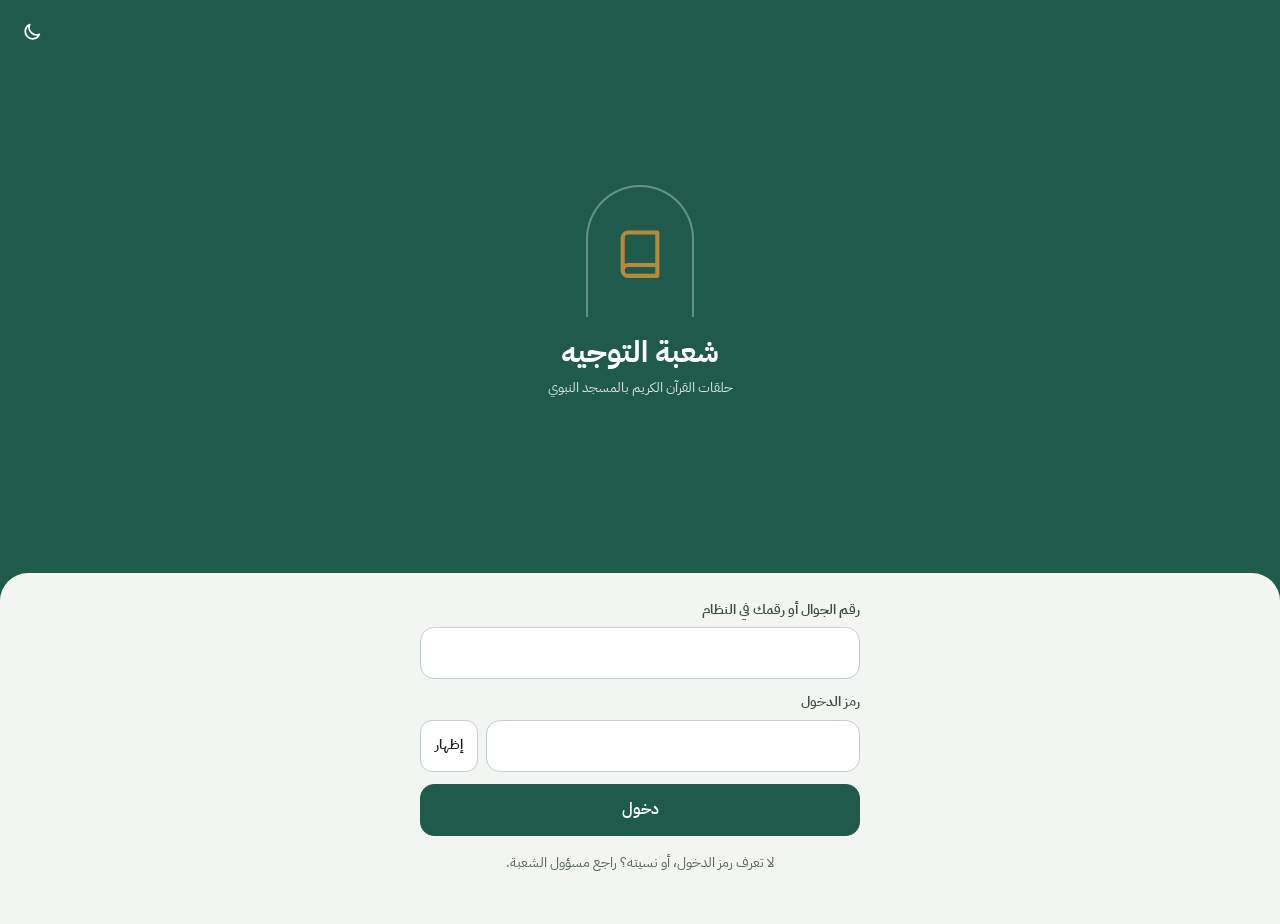
==== commit 49722c94: "نشر (نشر) من tawjeeh-site@e7dfb1d" ====
--- a/index.html
+++ b/index.html
@@ -2,24 +2,26 @@
 <html lang="ar" dir="rtl">
 <head>
 <meta charset="utf-8">
+<meta name="tawjeeh-version" content="e7dfb1d891b5">
 <meta name="viewport" content="width=device-width, initial-scale=1, viewport-fit=cover">
 <meta name="theme-color" content="#1f5a4c">
 <meta name="robots" content="noindex, nofollow">
 <title>شعبة التوجيه</title>
 <script>/* النهاري هو الأصل؛ الليلي فقط إن اختاره المستخدم من قبل (يُطبَّق قبل الرسم لتجنّب الوميض) */
 try{if(localStorage.getItem('tawjeeh.theme')==='dark'){document.documentElement.dataset.theme='dark';document.querySelector('meta[name=theme-color]').content='#122a23'}}catch(e){}</script>
-<link rel="stylesheet" href="tokens.css">
-<link rel="stylesheet" href="style.css">
-<link rel="modulepreload" href="js/core.js">
-<link rel="modulepreload" href="js/icons.js">
-<link rel="modulepreload" href="js/ctx.js">
-<link rel="modulepreload" href="js/home.js">
-<link rel="modulepreload" href="js/tlist.js">
-<link rel="modulepreload" href="js/sup_home.js">
-<link rel="modulepreload" href="js/queries.js">
-<link rel="modulepreload" href="js/charts.js">
-<link rel="preload" href="fonts/plex-arabic-400.woff2" as="font" type="font/woff2" crossorigin>
-<script src="config.js"></script>
+<link rel="stylesheet" href="v/e7dfb1d891b5/tokens.css">
+<link rel="stylesheet" href="v/e7dfb1d891b5/style.css">
+<link rel="modulepreload" href="v/e7dfb1d891b5/js/core.js">
+<link rel="modulepreload" href="v/e7dfb1d891b5/js/version.js">
+<link rel="modulepreload" href="v/e7dfb1d891b5/js/icons.js">
+<link rel="modulepreload" href="v/e7dfb1d891b5/js/ctx.js">
+<link rel="modulepreload" href="v/e7dfb1d891b5/js/home.js">
+<link rel="modulepreload" href="v/e7dfb1d891b5/js/tlist.js">
+<link rel="modulepreload" href="v/e7dfb1d891b5/js/sup_home.js">
+<link rel="modulepreload" href="v/e7dfb1d891b5/js/queries.js">
+<link rel="modulepreload" href="v/e7dfb1d891b5/js/charts.js">
+<link rel="preload" href="v/e7dfb1d891b5/fonts/plex-arabic-400.woff2" as="font" type="font/woff2" crossorigin>
+<script src="v/e7dfb1d891b5/config.js"></script>
 <script>/* المرحلة 10ب: فتح الاتصال الآمن بخادم القاعدة مبكراً، بالتوازي مع تحميل ملفات الواجهة */
 try{var l=document.createElement('link');l.rel='preconnect';l.href=window.TAWJEEH_CONFIG.url;l.crossOrigin='anonymous';document.head.appendChild(l)}catch(e){}</script>
 </head>
@@ -36,6 +38,6 @@
 <nav id="nav" hidden aria-label="التنقل الرئيسي"></nav>
 <div id="toasts" aria-live="polite"></div>
 <noscript><p style="padding:20px">يلزم تفعيل الجافاسكربت لتشغيل الموقع.</p></noscript>
-<script type="module" src="js/app.js"></script>
+<script type="module" src="v/e7dfb1d891b5/js/app.js"></script>
 </body>
 </html>
--- a/v/e7dfb1d891b5/tokens.css
+++ b/v/e7dfb1d891b5/tokens.css
@@ -0,0 +1,77 @@
+/* ملف الهوية الوحيد: الخط والألوان والمقاسات. مستوحى من «زياراتي» القديم.
+   النهاري هو الأصل دائماً (حتى لو كان الجوال على الليلي)، والليلي باختيار المستخدم فقط: <html data-theme="dark"> */
+
+/* الخط داخل الموقع: IBM Plex Sans Arabic (رخصة OFL في fonts/OFL.txt). ثلاثة أوزان، والنص يظهر فوراً بخط النظام حتى يكتمل */
+@font-face{font-family:"Plex Arabic";font-style:normal;font-weight:400;font-display:swap;src:url(fonts/plex-arabic-400.woff2) format("woff2");
+  unicode-range:U+0600-06FF,U+0750-077F,U+0870-088E,U+0890-0891,U+0897-08E1,U+08E3-08FF,U+200C-200E,U+2010-2011,U+204F,U+2E41,U+FB50-FDFF,U+FE70-FE74,U+FE76-FEFC}
+@font-face{font-family:"Plex Arabic";font-style:normal;font-weight:600;font-display:swap;src:url(fonts/plex-arabic-600.woff2) format("woff2");
+  unicode-range:U+0600-06FF,U+0750-077F,U+0870-088E,U+0890-0891,U+0897-08E1,U+08E3-08FF,U+200C-200E,U+2010-2011,U+204F,U+2E41,U+FB50-FDFF,U+FE70-FE74,U+FE76-FEFC}
+@font-face{font-family:"Plex Arabic";font-style:normal;font-weight:700;font-display:swap;src:url(fonts/plex-arabic-700.woff2) format("woff2");
+  unicode-range:U+0600-06FF,U+0750-077F,U+0870-088E,U+0890-0891,U+0897-08E1,U+08E3-08FF,U+200C-200E,U+2010-2011,U+204F,U+2E41,U+FB50-FDFF,U+FE70-FE74,U+FE76-FEFC}
+@font-face{font-family:"Plex Arabic";font-style:normal;font-weight:400;font-display:swap;src:url(fonts/plex-latin-400.woff2) format("woff2");
+  unicode-range:U+0000-00FF,U+2000-206F,U+2212,U+FEFF}
+@font-face{font-family:"Plex Arabic";font-style:normal;font-weight:600;font-display:swap;src:url(fonts/plex-latin-600.woff2) format("woff2");
+  unicode-range:U+0000-00FF,U+2000-206F,U+2212,U+FEFF}
+@font-face{font-family:"Plex Arabic";font-style:normal;font-weight:700;font-display:swap;src:url(fonts/plex-latin-700.woff2) format("woff2");
+  unicode-range:U+0000-00FF,U+2000-206F,U+2212,U+FEFF}
+
+:root{
+  color-scheme:light;
+  --font:"Plex Arabic",system-ui,-apple-system,"SF Arabic","Geeza Pro","Noto Sans Arabic","Segoe UI",Tahoma,sans-serif;
+
+  /* الأساس: الأخضر المسجدي والذهبي من القديم */
+  --brand:#1f5a4c; --brand-2:#246b58; --brand-ink:#ffffff; --brand-soft:#e2eee9; --brand-deep:#163f35;
+  --bar:#1f5a4c; --bar-ink:#ffffff; --bar-ink-2:rgba(255,255,255,.82);
+  --gold:#b8893b; --gold-soft:#f6eddc; --gold-ink:#6e4e14;
+
+  /* الورق والسطوح والحبر */
+  --paper:#f3f5f2; --surface:#ffffff; --surface-2:#f8faf8; --sunk:#e9eeeb;
+  --ink:#15211d; --ink-2:#3d4c45; --ink-3:#56655e; --line:#dde5e1; --line-2:#c3cfc9;
+
+  /* ألوان الحالة (كل لون نص على خلفيته الناعمة ≥ 4.5:1) */
+  --ok:#17703d;  --ok-soft:#e1f2e7;
+  --warn:#7f5200; --warn-soft:#fbefdc;
+  --bad:#b02a20; --bad-soft:#fbe6e3;
+  --info:#1a56ad; --info-soft:#e3edfb;
+  /* الاختيار المؤكد (زر التقييم المختار) وعدّاد مدة الزيارة (2026-11-25) */
+  --sel:#17703d; --sel-ink:#ffffff; --sel-ring:#0f5a2f;
+  --timer-over:#b45309; --timer-over-soft:#fdeedd;
+
+  /* ألوان الرسوم */
+  --ch-1:#2c7a64; --ch-2:#c8963f; --ch-3:#8fb5a8; --ch-4:#5b6a72; --ch-track:#e6ece9;
+
+  /* المسافات والزوايا والظلال */
+  --s1:4px; --s2:8px; --s3:12px; --s4:16px; --s5:20px; --s6:24px; --s8:32px;
+  --r-s:10px; --r-m:16px; --r-l:22px; --r-xl:28px; --r-pill:999px;
+  --shadow:0 1px 2px rgba(21,33,29,.05),0 6px 18px -10px rgba(21,33,29,.16);
+  --shadow-lg:0 -10px 40px -10px rgba(21,33,29,.35);
+  --scrim:rgba(10,20,17,.48);
+
+  /* النصوص (واضحة للجوال) */
+  --fs-xs:12.5px; --fs-s:14px; --fs-m:16px; --fs-l:17.5px; --fs-xl:20px; --fs-2xl:26px; --fs-3xl:44px;
+
+  /* اللمس والهيكل */
+  --tap:52px; --top-h:56px; --tab-h:64px; --maxw:640px;
+  --safe-b:env(safe-area-inset-bottom,0px); --safe-t:env(safe-area-inset-top,0px);
+  --dur:180ms; --ease:cubic-bezier(.2,.8,.3,1);
+}
+
+/* الليلي: باختيار المستخدم فقط */
+:root[data-theme="dark"]{
+  color-scheme:dark;
+  --brand:#3e9c82; --brand-2:#6cc7aa; --brand-ink:#05140f; --brand-soft:#173a31; --brand-deep:#0f2a23;
+  --bar:#122a23; --bar-ink:#e8f2ee; --bar-ink-2:rgba(232,242,238,.78);
+  --gold:#d6a654; --gold-soft:#3a2d14; --gold-ink:#f2cd85;
+  --paper:#0d1412; --surface:#151f1b; --surface-2:#1a2621; --sunk:#212e28;
+  --ink:#e7efeb; --ink-2:#c3d0ca; --ink-3:#9aaba3; --line:#26342e; --line-2:#36473f;
+  --ok:#6fd49c;  --ok-soft:#14331f;
+  --warn:#f0bd5e; --warn-soft:#3a2b0e;
+  --bad:#ff9087; --bad-soft:#3d1a17;
+  --info:#8ab8ff; --info-soft:#15284a;
+  --sel:#3fb874; --sel-ink:#04140b; --sel-ring:#8be3b2;
+  --timer-over:#f6a04d; --timer-over-soft:#3b2410;
+  --ch-1:#4fb393; --ch-2:#d9a957; --ch-3:#2f5c50; --ch-4:#7d8d95; --ch-track:#24312b;
+  --shadow:0 1px 2px rgba(0,0,0,.3);
+  --shadow-lg:0 -10px 40px -10px rgba(0,0,0,.7);
+  --scrim:rgba(0,0,0,.6);
+}
--- a/v/e7dfb1d891b5/style.css
+++ b/v/e7dfb1d891b5/style.css
@@ -0,0 +1,1008 @@
+/* المكونات. كل الألوان والمقاسات من tokens.css — لا قيم لونية مباشرة هنا إلا للضرورة. */
+*{box-sizing:border-box;-webkit-tap-highlight-color:transparent}
+html{font-size:16px;-webkit-text-size-adjust:100%;background:var(--paper)}
+body{margin:0;background:var(--paper);color:var(--ink);font-family:var(--font);font-size:var(--fs-m);line-height:1.6;
+  -webkit-font-smoothing:antialiased;text-rendering:optimizeLegibility;
+  padding-bottom:calc(var(--tab-h) + var(--safe-b) + 20px)}
+body.nonav{padding-bottom:24px}
+button,input,select,textarea{font:inherit;color:inherit}
+button{cursor:pointer}
+h1,h2,h3{margin:0;line-height:1.4;font-weight:700}
+h2{font-size:var(--fs-l)} h3{font-size:var(--fs-m)}
+.card>b:first-child+.list-item{margin-top:6px}
+p{margin:0 0 var(--s2)}
+a{color:var(--brand-2)}
+:focus-visible{outline:2.5px solid var(--gold);outline-offset:2px;border-radius:8px}
+::selection{background:var(--brand-soft)}
+.ico{display:inline-flex;flex:none;line-height:0}
+[hidden]{display:none!important}
+.sr{position:absolute!important;width:1px;height:1px;overflow:hidden;clip:rect(0 0 0 0);white-space:nowrap}
+
+/* ---------- الشريط العلوي ---------- */
+#top{position:sticky;top:0;z-index:30;display:flex;align-items:center;gap:var(--s1);background:var(--bar);color:var(--bar-ink);
+  padding:var(--safe-t) var(--s2) 0;min-height:calc(var(--top-h) + var(--safe-t))}
+#top h1{font-size:var(--fs-l);flex:1;min-width:0;white-space:nowrap;overflow:hidden;text-overflow:ellipsis;padding-inline-start:var(--s2)}
+#top .icon{display:grid;place-items:center;background:transparent;border:0;color:inherit;width:var(--tap);height:var(--tap);flex:none;border-radius:14px;padding:0}
+#top .icon:active{background:rgba(255,255,255,.14)}
+#top #back:not([hidden])+h1{padding-inline-start:0}
+body.on-home #who{display:none}
+#who{font-size:var(--fs-xs);color:var(--bar-ink-2);max-width:34%;white-space:nowrap;overflow:hidden;text-overflow:ellipsis;font-weight:600}
+
+/* ---------- المحتوى ---------- */
+#view{max-width:var(--maxw);margin:0 auto;padding:var(--s4) var(--s4) var(--s5);outline:none;overflow-x:clip}
+#view>div{animation:enter var(--dur) var(--ease)}
+@keyframes enter{from{opacity:0;transform:translateY(6px)}to{opacity:1;transform:none}}
+.section-h{display:flex;align-items:center;gap:var(--s2);margin:var(--s5) 0 var(--s2)}
+.section-h h2{font-size:var(--fs-m);flex:1}
+.section-h .link{font-size:var(--fs-s);font-weight:600;text-decoration:none;min-height:var(--tap);display:inline-flex;align-items:center}
+.title-row{display:flex;align-items:center;justify-content:space-between;gap:var(--s2);margin:var(--s2) 0 var(--s3)}
+.title-row h2{font-size:var(--fs-l)}
+
+/* ---------- شريط التبويبات السفلي (كالقديم) ---------- */
+#nav{position:fixed;bottom:0;left:50%;transform:translateX(-50%);width:100%;max-width:var(--maxw);z-index:30;display:flex;
+  background:color-mix(in srgb,var(--surface) 92%,transparent);-webkit-backdrop-filter:blur(14px);backdrop-filter:blur(14px);
+  border-top:1px solid var(--line);padding:4px 6px calc(4px + var(--safe-b))}
+#nav a{flex:1;min-width:0;display:flex;flex-direction:column;align-items:center;justify-content:center;gap:2px;min-height:56px;position:relative;
+  text-decoration:none;color:var(--ink-3);font-size:var(--fs-xs);font-weight:600;border-radius:14px}
+#nav a .ico{transition:transform var(--dur) var(--ease)}
+#nav a[aria-current="page"]{color:var(--brand-2)}
+#nav a[aria-current="page"] .ico{transform:translateY(-1px)}
+#nav a[aria-current="page"]::before{content:"";position:absolute;top:-5px;width:28px;height:3px;border-radius:0 0 4px 4px;background:var(--brand-2)}
+#nav a:active{background:var(--sunk)}
+#nav .nb{position:absolute;top:5px;inset-inline-end:calc(50% - 24px);min-width:18px;height:18px;border-radius:9px;background:var(--bad);color:#fff;
+  font-size:11px;line-height:18px;text-align:center;padding:0 5px;font-weight:700}
+
+/* ---------- البطاقات ---------- */
+.card{background:var(--surface);border:1px solid var(--line);border-radius:var(--r-m);padding:var(--s4);margin:0 0 var(--s3);box-shadow:var(--shadow);min-width:0;overflow-wrap:anywhere}
+.card h2{font-size:var(--fs-m);margin-bottom:var(--s2)}
+.card.tap{cursor:pointer;transition:transform .12s,background var(--dur)}
+.card.tap:active{transform:scale(.985);background:var(--surface-2)}
+.card.flat{box-shadow:none}
+.muted{color:var(--ink-3)}
+.small{font-size:var(--fs-s)}
+.xs{font-size:var(--fs-xs)}
+.row{display:flex;gap:var(--s2);align-items:center;flex-wrap:wrap}
+.row>*{min-width:0}
+.row.between{justify-content:space-between}
+.row.nowrap{flex-wrap:nowrap}
+.grow{flex:1;min-width:0}
+.stack>*+*{margin-top:var(--s2)}
+.ellip{white-space:nowrap;overflow:hidden;text-overflow:ellipsis}
+.tnum,.num{font-variant-numeric:tabular-nums}
+.num{font-weight:700;direction:ltr;unicode-bidi:isolate;display:inline-block;max-width:100%;word-break:break-all}
+.ltr{direction:ltr;unicode-bidi:isolate;display:inline-block}
+
+/* ---------- الأزرار ---------- */
+.btn{display:inline-flex;align-items:center;justify-content:center;gap:var(--s2);min-height:var(--tap);padding:10px 18px;border-radius:14px;
+  border:1.5px solid var(--line-2);background:var(--surface);color:var(--ink);font-weight:600;font-size:var(--fs-m);cursor:pointer;
+  text-align:center;text-decoration:none;line-height:1.35;transition:transform .1s,background var(--dur),opacity var(--dur)}
+.btn:active{transform:scale(.97)}
+.btn.primary{background:var(--brand);border-color:var(--brand);color:var(--brand-ink)}
+.btn.soft{background:var(--brand-soft);border-color:transparent;color:var(--brand-2)}
+.btn.gold{background:var(--gold);border-color:var(--gold);color:#fff}
+.btn.danger{background:var(--bad-soft);border-color:transparent;color:var(--bad)}
+.btn.ghost{background:transparent;border-color:transparent;color:var(--brand-2)}
+.btn.block{display:flex;width:100%}
+.btn.sm{padding:6px 14px;font-size:var(--fs-s);border-radius:12px}
+.btn[disabled]{opacity:.5;pointer-events:none}
+.btn .ico svg{width:20px;height:20px}
+.btns{display:grid;grid-template-columns:repeat(auto-fit,minmax(132px,1fr));gap:var(--s2)}
+
+/* ---------- الحقول ---------- */
+.field{display:block;margin:0 0 var(--s3)}
+.field>span{display:block;font-weight:600;margin-bottom:6px;font-size:var(--fs-s);color:var(--ink-2)}
+.field small{display:block;color:var(--ink-3);margin-top:4px;font-size:var(--fs-xs)}
+input[type=text],input[type=search],input[type=password],input[type=tel],input[type=date],input[type=time],input[type=number],select,textarea{
+  width:100%;min-height:var(--tap);padding:10px 14px;border-radius:14px;border:1.5px solid var(--line-2);background-color:var(--surface);
+  font-size:var(--fs-m);color:var(--ink);transition:border-color var(--dur),box-shadow var(--dur)}
+input::placeholder,textarea::placeholder{color:var(--ink-3);opacity:1}
+textarea{min-height:96px;line-height:1.6;resize:vertical}
+input:focus,select:focus,textarea:focus{outline:none;border-color:var(--brand-2);box-shadow:0 0 0 3px color-mix(in srgb,var(--brand-2) 22%,transparent)}
+input[type=search]{padding-inline-start:46px;-webkit-appearance:none;appearance:none;background-repeat:no-repeat;background-position:right 14px center;background-size:20px 20px;
+  background-image:url("data:image/svg+xml,%3Csvg xmlns='http://www.w3.org/2000/svg' viewBox='0 0 24 24' fill='none' stroke='%2356655e' stroke-width='2' stroke-linecap='round'%3E%3Ccircle cx='11' cy='11' r='7'/%3E%3Cpath d='m20 20-3.5-3.5'/%3E%3C/svg%3E")}
+input[type=search]::-webkit-search-decoration{-webkit-appearance:none}
+select{-webkit-appearance:none;appearance:none;padding-inline-end:40px;text-overflow:ellipsis;background-repeat:no-repeat;background-position:left 14px center;background-size:16px 16px;
+  background-image:url("data:image/svg+xml,%3Csvg xmlns='http://www.w3.org/2000/svg' viewBox='0 0 24 24' fill='none' stroke='%2356655e' stroke-width='2.4' stroke-linecap='round' stroke-linejoin='round'%3E%3Cpath d='m6 9 6 6 6-6'/%3E%3C/svg%3E")}
+:root[data-theme="dark"] input[type=search]{background-image:url("data:image/svg+xml,%3Csvg xmlns='http://www.w3.org/2000/svg' viewBox='0 0 24 24' fill='none' stroke='%239aaba3' stroke-width='2' stroke-linecap='round'%3E%3Ccircle cx='11' cy='11' r='7'/%3E%3Cpath d='m20 20-3.5-3.5'/%3E%3C/svg%3E")}
+:root[data-theme="dark"] select{background-image:url("data:image/svg+xml,%3Csvg xmlns='http://www.w3.org/2000/svg' viewBox='0 0 24 24' fill='none' stroke='%239aaba3' stroke-width='2.4' stroke-linecap='round' stroke-linejoin='round'%3E%3Cpath d='m6 9 6 6 6-6'/%3E%3C/svg%3E")}
+.pwrow{display:flex;gap:var(--s2)}.pwrow input{flex:1;min-width:0}
+.filters{display:grid;grid-template-columns:repeat(2,minmax(0,1fr));gap:var(--s2);margin-bottom:var(--s2)}
+.filters>*,.filters .field>*{min-width:0;max-width:100%}
+.filters .full{grid-column:1/-1}
+.filters select{font-size:var(--fs-s);font-weight:600}
+@media(min-width:620px){.filters{grid-template-columns:repeat(4,1fr)}.filters .full{grid-column:span 2}}
+.filters.f3{grid-template-columns:repeat(3,minmax(0,1fr))}
+.filters.f3 select{padding-inline:10px 30px;background-position:left 10px center;background-size:14px 14px;font-size:13.5px}
+@media(min-width:620px){.filters.f3{grid-template-columns:2fr 1fr 1fr 1fr}.filters.f3 .full{grid-column:auto}}
+input[type=checkbox]{width:26px;height:26px;flex:none;accent-color:var(--brand)}
+.check{display:inline-flex;align-items:center;justify-content:center;gap:var(--s2);min-width:var(--tap);min-height:var(--tap);cursor:pointer;font-weight:600}
+
+/* ---------- الشرائح: مساحة لمس 52 وحبة أنيقة بداخلها ---------- */
+.chips{display:flex;gap:6px;overflow-x:auto;margin:0 calc(-1*var(--s4)) var(--s2);padding:0 var(--s4);scrollbar-width:none}
+.chips::-webkit-scrollbar{display:none}
+.chip{position:relative;isolation:isolate;flex:0 0 auto;min-height:var(--tap);padding:0 16px;border:0;background:none;cursor:pointer;
+  font-weight:600;font-size:var(--fs-s);color:var(--ink-2);white-space:nowrap}
+.chip::before{content:"";position:absolute;inset:7px 0;z-index:-1;border-radius:var(--r-pill);background:var(--surface);border:1.5px solid var(--line-2);transition:background var(--dur),border-color var(--dur)}
+.chip[aria-pressed="true"],.chip[aria-selected="true"]{color:var(--brand-ink)}
+.chip[aria-pressed="true"]::before,.chip[aria-selected="true"]::before{background:var(--brand);border-color:var(--brand)}
+
+/* ---------- المقطّع: أنماط الصفحة (كالقديم) ---------- */
+.seg{display:flex;gap:4px;background:var(--sunk);border-radius:16px;padding:4px;margin:0 0 var(--s3);overflow-x:auto;scrollbar-width:none}
+.seg::-webkit-scrollbar{display:none}
+.seg button{flex:1 0 auto;min-height:var(--tap);padding:0 14px;border:0;border-radius:12px;background:transparent;font-weight:600;font-size:var(--fs-s);
+  color:var(--ink-2);white-space:nowrap;display:inline-flex;align-items:center;justify-content:center;gap:6px;transition:background var(--dur),color var(--dur)}
+.seg button[aria-selected="true"]{background:var(--surface);color:var(--ink);box-shadow:0 1px 3px rgba(0,0,0,.12)}
+.seg button .ico svg{width:18px;height:18px}
+.seg.grid{display:grid;grid-template-columns:repeat(3,1fr);overflow:visible}
+.seg.grid button{flex-direction:column;gap:2px;min-height:60px;padding:6px 4px;white-space:normal;line-height:1.3;font-size:var(--fs-xs)}
+.seg.grid button .ico svg{width:20px;height:20px}
+
+/* ---------- الشارات ---------- */
+.badge{display:inline-flex;align-items:center;gap:4px;padding:2px 10px;border-radius:var(--r-pill);font-size:var(--fs-xs);font-weight:700;
+  background:var(--brand-soft);color:var(--brand-2);max-width:100%;white-space:normal;overflow-wrap:anywhere;line-height:1.5}
+.badge.ok{background:var(--ok-soft);color:var(--ok)}
+.badge.warn{background:var(--warn-soft);color:var(--warn)}
+.badge.bad{background:var(--bad-soft);color:var(--bad)}
+.badge.info{background:var(--info-soft);color:var(--info)}
+.badge.gray{background:var(--sunk);color:var(--ink-2)}
+.dot{width:9px;height:9px;border-radius:50%;display:inline-block;flex:none}
+
+/* ---------- بطاقات الأرقام ---------- */
+.stats{display:grid;grid-template-columns:repeat(2,1fr);gap:10px;margin-bottom:var(--s3)}
+@media(min-width:560px){.stats{grid-template-columns:repeat(3,1fr)}}
+.stat{position:relative;display:flex;flex-direction:column;justify-content:flex-end;gap:2px;background:var(--surface);border:1px solid var(--line);border-radius:var(--r-m);
+  padding:14px 14px 12px;min-height:104px;box-shadow:var(--shadow);text-decoration:none;color:inherit;overflow:hidden}
+.stat b{font-size:var(--fs-2xl);line-height:1.15;font-weight:700;font-variant-numeric:tabular-nums;color:var(--ink)}
+.stat span{color:var(--ink-3);font-size:var(--fs-s);font-weight:600;line-height:1.35}
+.stat .ico{position:absolute;top:12px;inset-inline-start:12px;width:34px;height:34px;border-radius:11px;display:grid;place-items:center;background:var(--brand-soft);color:var(--brand-2)}
+.stat .ico svg{width:19px;height:19px}
+.stat.warn b{color:var(--warn)} .stat.warn .ico{background:var(--warn-soft);color:var(--warn)}
+.stat.bad b{color:var(--bad)} .stat.bad .ico{background:var(--bad-soft);color:var(--bad)}
+.stat.info .ico{background:var(--info-soft);color:var(--info)}
+.stat.gold .ico{background:var(--gold-soft);color:var(--gold-ink)}
+a.stat{transition:transform .12s}
+a.stat:active{transform:scale(.97)}
+a.stat::after{content:"";position:absolute;top:25px;left:18px;width:8px;height:8px;border-left:2px solid var(--ink-3);border-bottom:2px solid var(--ink-3);transform:rotate(45deg);opacity:.5}
+.stats.two{grid-template-columns:repeat(2,1fr)}
+.stats.compact{grid-template-columns:repeat(3,1fr);gap:8px}
+.stats.compact .stat{min-height:0;padding:10px 10px 8px}
+.stats.compact .stat b{font-size:var(--fs-xl)}
+.stats.compact .stat span{font-size:var(--fs-xs)}
+button.stat{font:inherit;text-align:start;cursor:pointer;min-height:var(--tap)}
+button.stat[aria-pressed="true"]{border-color:var(--brand-2);box-shadow:inset 0 0 0 1.5px var(--brand-2)}
+
+.bar{height:8px;border-radius:99px;background:var(--ch-track);overflow:hidden}
+.bar>i{display:block;height:100%;border-radius:99px;background:var(--ch-1)}
+.kv{display:grid;grid-template-columns:auto 1fr;gap:8px 14px;margin:var(--s1) 0}
+.kv dt{color:var(--ink-3);font-size:var(--fs-s)}.kv dd{margin:0;font-weight:600;overflow-wrap:anywhere;min-width:0}
+.list-item{padding:var(--s3) 0;border-top:1px solid var(--line);min-width:0;overflow-wrap:anywhere}
+.list-item:first-child{border-top:0}
+details{margin-top:var(--s2)}
+details>summary{min-height:var(--tap);display:flex;align-items:center;gap:var(--s2);cursor:pointer;list-style:none;font-weight:600}
+details>summary::-webkit-details-marker{display:none}
+details>summary::after{content:"";width:8px;height:8px;border-inline-start:2px solid var(--ink-3);border-bottom:2px solid var(--ink-3);transform:rotate(-45deg);margin-inline-start:auto;transition:transform var(--dur)}
+details[open]>summary::after{transform:rotate(135deg)}
+
+/* ---------- صف الحلقة (من «إسناد المعلمين» القديم) ---------- */
+.hq{display:flex;gap:var(--s3);align-items:flex-start}
+.hq .no{flex:none;width:66px;text-align:center;font-weight:700;font-size:var(--fs-m);background:var(--surface-2);border:1px solid var(--line);
+  border-radius:12px;padding:6px 4px 4px;font-variant-numeric:tabular-nums;line-height:1.25;word-break:break-all}
+.hq .no small{display:block;font-size:11px;font-weight:600;color:var(--ink-3)}
+.hq .no.mine{background:var(--ok-soft);border-color:transparent;color:var(--ok)}
+.hq .no.free{background:var(--gold-soft);border-color:transparent;color:var(--gold-ink)}
+.hq .no.off{background:var(--sunk);color:var(--ink-3)}
+.hq .bd{flex:1;min-width:0}
+.hq .ln{display:flex;gap:6px;align-items:baseline;font-size:var(--fs-s);line-height:1.6}
+.hq .ln .k{color:var(--ink-3);flex:none}
+.hq .ln b{font-weight:600;min-width:0;overflow-wrap:anywhere}
+.hq .meta{font-size:var(--fs-xs);color:var(--ink-3);font-weight:600;margin-bottom:2px;display:flex;gap:6px;flex-wrap:wrap;align-items:center}
+.hq .tags{display:flex;gap:4px;flex-wrap:wrap}
+.missing{color:var(--bad);font-weight:700}
+.free-t{color:var(--warn);font-weight:700}
+
+/* ---------- المعلم ---------- */
+.avatar{width:44px;height:44px;border-radius:50%;display:grid;place-items:center;font-weight:700;font-size:var(--fs-l);flex:none;
+  background:var(--brand-soft);color:var(--brand-2)}
+.avatar.w{background:var(--gold-soft);color:var(--gold-ink)}
+.hchips{display:flex;flex-wrap:wrap;gap:6px;margin:var(--s2) 0 0}
+.hchips span{font-size:var(--fs-xs);font-weight:600;background:var(--sunk);color:var(--ink-2);border-radius:9px;padding:3px 9px;font-variant-numeric:tabular-nums}
+.hchips span.alt{background:var(--gold-soft);color:var(--gold-ink)}
+.count-line{font-size:var(--fs-xs);color:var(--ink-3);font-weight:600;margin:0 2px var(--s2);min-height:20px}
+
+/* ---------- قائمة «المزيد» ---------- */
+.menu{background:var(--surface);border:1px solid var(--line);border-radius:var(--r-m);overflow:hidden;margin-bottom:var(--s3);box-shadow:var(--shadow)}
+.menu>a,.menu>button{display:flex;align-items:center;gap:var(--s3);width:100%;min-height:64px;padding:10px var(--s4);border:0;border-bottom:1px solid var(--line);
+  background:none;text-align:start;text-decoration:none;color:var(--ink);font-weight:600}
+.menu>:last-child{border-bottom:0}
+.menu>a:active,.menu>button:active{background:var(--surface-2)}
+.menu .ic{width:40px;height:40px;border-radius:12px;display:grid;place-items:center;background:var(--brand-soft);color:var(--brand-2);flex:none}
+.menu .ic.bad{background:var(--bad-soft);color:var(--bad)}
+.menu .ic.gold{background:var(--gold-soft);color:var(--gold-ink)}
+.menu .t{flex:1;min-width:0}
+.menu .t small{display:block;font-weight:400;color:var(--ink-3);font-size:var(--fs-xs);line-height:1.5}
+.menu .chev{color:var(--ink-3)}
+.menu .danger{color:var(--bad)}
+
+/* مفتاح التبديل */
+.toggle{position:relative;width:52px;height:32px;border-radius:99px;background:var(--line-2);flex:none;transition:background var(--dur)}
+.toggle::after{content:"";position:absolute;top:3px;right:3px;width:26px;height:26px;border-radius:50%;background:#fff;box-shadow:0 1px 3px rgba(0,0,0,.3);transition:right var(--dur) var(--ease)}
+[aria-checked="true"] .toggle{background:var(--brand)}
+[aria-checked="true"] .toggle::after{right:23px}
+
+/* ---------- مفتاح الصلاحية والمصفوفة ---------- */
+.switch{display:inline-flex;align-items:center;gap:var(--s2);min-height:var(--tap);min-width:112px;padding:6px 14px;border-radius:var(--r-pill);border:2px solid var(--line-2);
+  background:var(--surface);font-weight:700;cursor:pointer;justify-content:center}
+.switch.on{background:var(--ok-soft);border-color:var(--ok);color:var(--ok)}
+.switch.off{background:var(--bad-soft);border-color:var(--bad);color:var(--bad)}
+.switch .dot{width:14px;height:14px;border-radius:50%;background:currentColor}
+.matrix{width:100%;border-collapse:separate;border-spacing:0}
+.matrix th,.matrix td{padding:8px 6px;border-bottom:1px solid var(--line);text-align:center;vertical-align:middle}
+.matrix th:first-child,.matrix td:first-child{text-align:right;position:sticky;right:0;background:var(--surface)}
+.matrix thead th{position:sticky;top:0;background:var(--surface);font-size:var(--fs-s)}
+.scroll-x{overflow-x:auto;-webkit-overflow-scrolling:touch}
+
+/* ---------- الورقة السفلية ---------- */
+.overlay{position:fixed;inset:0;background:var(--scrim);z-index:50;display:flex;align-items:flex-end;justify-content:center;animation:fade var(--dur)}
+.sheet{background:var(--surface);color:var(--ink);width:100%;max-width:var(--maxw);max-height:90vh;overflow:auto;border-radius:24px 24px 0 0;
+  padding:8px var(--s4) calc(var(--s4) + var(--safe-b));box-shadow:var(--shadow-lg);animation:up 220ms var(--ease);overscroll-behavior:contain}
+.sheet .grab{width:42px;height:5px;border-radius:5px;background:var(--line-2);margin:4px auto 14px}
+.sheet h2{font-size:var(--fs-l);margin-bottom:var(--s3)}
+.sheet .actions{display:grid;grid-template-columns:1fr 1fr;gap:var(--s2);margin-top:var(--s4)}
+.sheet .actions.one{grid-template-columns:1fr}
+@keyframes up{from{transform:translateY(40px);opacity:.4}to{transform:none;opacity:1}}
+@keyframes fade{from{opacity:0}}
+@media(min-width:700px){.overlay{align-items:center}.sheet{border-radius:24px}.sheet .grab{display:none}}
+
+#toasts{position:fixed;left:12px;right:12px;bottom:calc(var(--tab-h) + var(--safe-b) + 14px);z-index:60;display:flex;flex-direction:column;gap:var(--s2);pointer-events:none;align-items:center}
+body.nonav #toasts{bottom:calc(var(--safe-b) + 20px)}
+.toast{background:var(--ink);color:var(--paper);padding:12px 18px;border-radius:14px;max-width:560px;font-weight:600;font-size:var(--fs-s);box-shadow:0 6px 20px rgba(0,0,0,.25);animation:up var(--dur) var(--ease)}
+.toast.bad{background:var(--bad);color:#fff}
+.toast.ok{background:var(--brand);color:var(--brand-ink)}
+:root[data-theme="dark"] .toast.bad{color:#1a0705}
+
+/* ---------- الدخول (كالقديم: صفحة خضراء وقوس ذهبي وصندوق ورقي) ---------- */
+body.nonav #view{padding:0;max-width:none}
+.login{position:relative;min-height:100vh;min-height:100dvh;display:flex;flex-direction:column;background:var(--bar);color:var(--bar-ink)}
+.login .top{flex:1;display:flex;flex-direction:column;align-items:center;justify-content:center;padding:calc(40px + var(--safe-t)) 24px 28px;text-align:center}
+.login .mark{width:108px;height:132px;border:2px solid rgba(255,255,255,.32);border-bottom:0;border-radius:108px 108px 0 0;display:grid;place-items:center;margin-bottom:16px;color:var(--gold)}
+.login .mark svg{width:52px;height:52px}
+.login h1{font-size:30px;line-height:1.25}
+.login .top p{color:var(--bar-ink-2);margin:6px 0 0;font-size:var(--fs-s)}
+.login .box{background:var(--paper);color:var(--ink);border-radius:var(--r-xl) var(--r-xl) 0 0;padding:26px 20px calc(26px + var(--safe-b))}
+.login .box .in{max-width:440px;margin:0 auto}
+.login .theme-fab{position:absolute;top:calc(6px + var(--safe-t));left:6px;width:var(--tap);height:var(--tap);display:grid;place-items:center;border:0;background:none;color:var(--bar-ink);border-radius:14px}
+.auth{max-width:440px;margin:0 auto;padding-top:var(--s2)}
+.pick{display:flex;align-items:center;gap:var(--s3);width:100%;text-align:start;padding:8px 14px;border:1.5px solid var(--line);border-radius:14px;background:var(--surface);
+  margin-top:var(--s2);font-weight:600;min-height:var(--tap);cursor:pointer;color:var(--ink)}
+.pick:active{background:var(--brand-soft)}
+.pick .avatar{width:36px;height:36px;font-size:var(--fs-m)}
+.err{background:var(--bad-soft);color:var(--bad);border-radius:14px;padding:10px 14px;margin:var(--s2) 0;font-weight:600}
+.note{background:var(--gold-soft);color:var(--gold-ink);border-radius:14px;padding:10px 14px;margin:var(--s2) 0;font-size:var(--fs-s);font-weight:600}
+.hint{display:flex;gap:var(--s2);align-items:flex-start;background:var(--info-soft);color:var(--info);border-radius:14px;padding:10px 14px;margin:0 0 var(--s3);font-size:var(--fs-s);font-weight:600;line-height:1.6}
+.hint .ico{margin-top:2px}
+.sticky-bar{position:sticky;bottom:calc(var(--tab-h) + var(--safe-b) + 8px);z-index:10;background:var(--surface);border:1px solid var(--line);border-radius:var(--r-m);padding:10px;box-shadow:0 4px 18px rgba(0,0,0,.16);margin-top:10px}
+
+/* ---------- هيكل التحميل والحالة الفارغة ---------- */
+.loading{display:block;color:transparent;font-size:0;line-height:0;padding:2px 0 0;margin:0 0 var(--s3);min-height:238px;user-select:none}
+.loading::before{content:"";display:block;height:70px;border-radius:var(--r-m);background:var(--sunk);
+  box-shadow:0 84px 0 0 var(--sunk),0 168px 0 0 var(--sunk);animation:pulse 1.1s ease-in-out infinite}
+@keyframes pulse{50%{opacity:.5}}
+.empty{text-align:center;padding:36px 20px 28px;color:var(--ink-3);font-weight:600;font-size:var(--fs-s)}
+.empty::before{content:"";display:block;width:52px;height:52px;margin:0 auto 10px;border-radius:16px;background-color:var(--sunk);background-repeat:no-repeat;background-position:center;background-size:26px;
+  background-image:url("data:image/svg+xml,%3Csvg xmlns='http://www.w3.org/2000/svg' viewBox='0 0 24 24' fill='none' stroke='%2385938d' stroke-width='1.9' stroke-linecap='round' stroke-linejoin='round'%3E%3Cpath d='M3 13h5l1.5 3h5L16 13h5'/%3E%3Cpath d='M5 5h14l2 8v6H3v-6z'/%3E%3C/svg%3E")}
+
+/* ---------- الرئيسية: المحراب ---------- */
+.hero{background:var(--bar);color:var(--bar-ink);margin:calc(-1*var(--s4)) calc(-1*var(--s4)) 0;padding:6px var(--s4) 0}
+.hero::after{content:"";display:block;height:22px;background:var(--paper);border-radius:22px 22px 0 0;margin:0 calc(-1*var(--s4))}
+.arch{border:1.5px solid rgba(255,255,255,.28);border-bottom:0;border-radius:200px 200px 0 0;padding:20px 18px 12px;text-align:center;margin:0 auto;max-width:280px}
+.arch .day{font-size:var(--fs-3xl);line-height:1;font-weight:700;font-variant-numeric:tabular-nums}
+.arch .month{font-size:var(--fs-l);font-weight:700;margin-top:4px}
+.arch .wd{font-size:var(--fs-xs);color:var(--bar-ink-2);margin-top:2px}
+.hero .greet{font-size:var(--fs-s);color:var(--bar-ink-2);text-align:center;margin-top:10px}
+.hero .greet b{color:var(--bar-ink)}
+.hero .roles{display:flex;justify-content:center;gap:6px;flex-wrap:wrap;padding:6px 0 4px}
+.hero .roles span{font-size:var(--fs-xs);font-weight:600;background:rgba(255,255,255,.14);color:var(--bar-ink);border-radius:99px;padding:2px 10px}
+
+/* ---------- الرسوم ---------- */
+.chart h2{display:flex;align-items:center;gap:var(--s2)}
+.chart h2 .ico{color:var(--brand-2)}
+.chart .sub{font-size:var(--fs-xs);color:var(--ink-3);margin:-4px 0 var(--s3);font-weight:600}
+.donut{display:flex;align-items:center;gap:var(--s4)}
+.donut svg{flex:none;width:128px;height:128px}
+.donut svg a:active path{opacity:.75}
+.legend{flex:1;min-width:0;display:flex;flex-direction:column}
+.legend>a,.legend>div{display:flex;align-items:center;gap:var(--s2);min-height:var(--tap);text-decoration:none;color:var(--ink);border-bottom:1px dashed var(--line);font-size:var(--fs-s)}
+.legend>:last-child{border-bottom:0}
+.legend .lb{flex:1;min-width:0;font-weight:600}
+.legend .v{font-weight:700;font-variant-numeric:tabular-nums}
+.legend .p{font-size:var(--fs-xs);color:var(--ink-3);min-width:34px;text-align:left;font-variant-numeric:tabular-nums}
+.cols{display:flex;align-items:flex-end;gap:3px;height:200px}
+.cols>a,.cols>div{flex:1;min-width:0;height:100%;display:flex;flex-direction:column;align-items:center;justify-content:flex-end;text-decoration:none;color:var(--ink);border-radius:10px;padding-bottom:2px}
+.cols>a:active{background:var(--sunk)}
+.cols .v{font-size:11.5px;font-weight:700;font-variant-numeric:tabular-nums;margin-bottom:3px}
+.cols svg{width:100%;max-width:28px;display:block}
+.cols .lb{font-size:11.5px;line-height:1.3;color:var(--ink-3);font-weight:600;text-align:center;margin-top:6px;white-space:nowrap;overflow-wrap:normal;word-break:keep-all;height:16px}
+.cols.stagger{height:216px}
+.cols.stagger>:nth-child(even) .lb{margin-top:24px}
+.cols.stagger>:nth-child(odd) .lb{margin-bottom:18px}
+.hbars>a,.hbars>div{display:block;text-decoration:none;color:var(--ink);padding:8px 0;min-height:var(--tap);border-bottom:1px dashed var(--line)}
+.hbars>:last-child{border-bottom:0}
+.hbars>a:active{background:var(--surface-2)}
+.hbars .t{display:flex;align-items:baseline;gap:var(--s2);font-size:var(--fs-s);margin-bottom:6px}
+.hbars .t .lb{flex:1;min-width:0;font-weight:600;overflow-wrap:anywhere}
+.hbars .t .v{font-weight:700;font-variant-numeric:tabular-nums}
+.hbars .t .x{font-size:var(--fs-xs);color:var(--warn);font-weight:700;font-variant-numeric:tabular-nums}
+.hbars svg{display:block;width:100%;height:10px}
+.keys{display:flex;flex-wrap:wrap;gap:6px 14px;font-size:var(--fs-xs);color:var(--ink-2);margin:0 0 var(--s2);font-weight:600}
+.keys span{display:inline-flex;align-items:center;gap:6px}
+.chart .more-btn{margin-top:var(--s2)}
+
+/* ---------- الشاشات العريضة ---------- */
+@media(min-width:760px){
+  :root{--maxw:880px}
+  .grid2{display:grid;grid-template-columns:1fr 1fr;gap:var(--s3);margin-bottom:var(--s3)}
+  .grid2>.card{margin:0}
+}
+
+@media (prefers-reduced-motion:reduce){*,*::before,*::after{animation:none!important;transition:none!important}}
+
+/* سطر الفلتر المفعّل */
+#fnote{display:flex;align-items:center;gap:var(--s2);justify-content:space-between;background:var(--gold-soft);color:var(--gold-ink);font-size:var(--fs-xs);font-weight:600;
+  padding:8px var(--s4);border-bottom:1px solid var(--line);line-height:1.6}
+#fnote[hidden]{display:none}
+#fnote a{color:inherit;text-decoration:underline;white-space:nowrap;min-height:var(--tap);display:inline-flex;align-items:center}
+
+/* ---------- المرحلة 9: مبدّل السياق ---------- */
+#ctx{background:var(--brand-deep);color:var(--bar-ink);position:sticky;top:calc(var(--top-h) + var(--safe-t));z-index:29}
+#ctx .ctx-btn{display:flex;align-items:center;gap:var(--s2);width:100%;max-width:var(--maxw);margin:0 auto;min-height:44px;padding:4px var(--s4);border:0;background:none;color:inherit;font-size:var(--fs-s);text-align:start}
+#ctx .ctx-btn .k{color:var(--bar-ink-2);font-weight:400}
+#ctx .ctx-btn .chg{font-size:var(--fs-xs);font-weight:700;background:rgba(255,255,255,.16);border-radius:99px;padding:3px 12px;flex:none}
+#ctx .ctx-btn:active{background:rgba(255,255,255,.08)}
+.ctx-group{margin-bottom:var(--s3)}
+.ctx-group h3{font-size:var(--fs-s);color:var(--ink-2);margin-bottom:4px}
+.ctx-opts{display:flex;flex-wrap:wrap;gap:2px}
+
+/* ---------- صفحة الموجه ---------- */
+.today{display:flex;align-items:center;gap:var(--s4)}
+.today .ring{position:relative;width:72px;height:72px;flex:none}
+.today .ring b{position:absolute;inset:0;display:grid;place-items:center;font-size:var(--fs-xl);font-variant-numeric:tabular-nums}
+.today h2{margin:0}
+.today .big{font-size:var(--fs-l)}
+.today .big b{font-variant-numeric:tabular-nums}
+.today.full{border-color:var(--gold)}
+.tcard .tbadges{display:flex;flex-wrap:wrap;gap:6px;margin-top:8px}
+.tcard .tactions{display:flex;justify-content:flex-end;margin-top:10px;padding-top:10px;border-top:1px dashed var(--line)}
+.hchips span.dim{opacity:.55}
+.filters.f4 select{font-size:13.5px}
+@media(min-width:620px){.filters.f4{grid-template-columns:2fr 1fr 1fr 1fr 1fr}.filters.f4 .full{grid-column:auto}}
+
+/* ---------- ملف المعلم ---------- */
+.avatar.lg{width:56px;height:56px;font-size:var(--fs-xl)}
+.trend .spark{margin-top:10px;height:84px}
+.trend .spark svg{width:100%;height:84px;display:block;overflow:visible}
+.visit .vscore,.vscore{flex:none;text-align:center;background:var(--brand-soft);color:var(--brand-2);border-radius:14px;padding:6px 12px;min-width:74px}
+.vscore b{display:block;font-size:var(--fs-xl);line-height:1.2;font-variant-numeric:tabular-nums}
+.vscore span{font-size:11px;font-weight:600}
+.vscore.warn{background:var(--gold-soft);color:var(--gold-ink)}
+.vgrid{display:grid;grid-template-columns:1fr;gap:8px}
+@media(min-width:560px){.vgrid{grid-template-columns:1fr 1fr}}
+.vitems{border-radius:12px;padding:8px 12px;font-size:var(--fs-s)}
+.vitems .k{font-size:var(--fs-xs);font-weight:700}
+.vitems ul{margin:2px 0 0;padding-inline-start:18px}
+.vitems.top{background:var(--ok-soft)} .vitems.top .k{color:var(--ok)}
+.vitems.low{background:var(--warn-soft)} .vitems.low .k{color:var(--warn)}
+.note-card.hidden-note{opacity:.65;border-style:dashed}
+.menu-ic{width:36px;height:36px;border-radius:11px;display:grid;place-items:center;background:var(--ok-soft);color:var(--ok);flex:none}
+.wa-preview{white-space:pre-wrap;background:var(--surface-2);border:1px solid var(--line);border-radius:14px;padding:12px 14px;font-size:var(--fs-s);line-height:1.8;max-height:42vh;overflow:auto}
+
+/* ---------- تسجيل الزيارة ---------- */
+.gitem{padding:10px 0;border-top:1px solid var(--line)}
+.card h2+.gitem{border-top:0}
+.gname{display:flex;flex-direction:column;margin-bottom:6px}
+.gname small{font-size:var(--fs-xs);line-height:1.5}
+.levels{display:flex;flex-wrap:wrap;gap:6px}
+.lv{min-height:44px;padding:6px 14px;border-radius:12px;border:1.5px solid var(--line-2);background:var(--surface);font-weight:600;font-size:var(--fs-s);color:var(--ink-2)}
+/* الاختيار ظاهر بوضوح (2026-11-25، طلب صاحب النظام من جوال أندرويد): أخضر ممتلئ وعلامة ✓ لكل مستوى، ومنه «لم يُقيَّم» */
+.lv[aria-checked="true"],.lv.nr[aria-checked="true"]{background:var(--sel);border-color:var(--sel-ring);border-style:solid;color:var(--sel-ink);box-shadow:0 0 0 2px var(--sel-ring) inset}
+.lv[aria-checked="true"]::before{content:"✓ ";font-weight:800}
+.lv.nr{border-style:dashed}
+.sticky-bar .btn{width:100%}
+/* تبويبات ملف المعلم في سطر واحد دائماً (فحص الشاشات 2026-11-23: «الاختبارات» كانت تنزل وحدها إلى سطر ثانٍ على الجوال) */
+.tfile-tabs .seg.grid{grid-template-columns:none;grid-auto-flow:column;grid-auto-columns:minmax(0,1fr)}
+.tfile-tabs .seg.grid button{padding:6px 2px;overflow-wrap:anywhere}
+
+/* المرحلة 9ب: حالة الاطلاع على الزيارة، وزياراتي القادمة، وملاحظة البند */
+.ack-box{margin:0 0 10px}
+.ack{display:flex;align-items:center;gap:8px;padding:8px 10px;border-radius:12px;background:var(--sunk);color:var(--ink-2);font-size:var(--fs-s);font-weight:600}
+.ack.ok{background:var(--ok-soft,var(--brand-soft));color:var(--ok,var(--brand-2))}
+.ack+.ack{margin-top:6px}
+a.upcoming:hover b{text-decoration:underline}
+.inote{margin-top:6px}
+.inote textarea{min-height:0;font-size:var(--fs-s)}
+.inote-btn{margin-top:6px}
+
+/* المرحلة 9ب: لوحة التحكم — قائمة جانبية بمجموعات على الشاشة العريضة، ومجموعات ثم شاشات على الجوال */
+.pside{display:none}
+.ptitle{font-size:var(--fs-l);margin:0 0 var(--s3)}
+.psub{margin-top:-4px}
+@media(min-width:980px){
+  body.on-panel{--maxw:1200px}
+  .panel-wrap{display:grid;grid-template-columns:250px minmax(0,1fr);gap:var(--s4);align-items:start}
+  .pside{display:block;position:sticky;top:calc(var(--top-h) + 8px);background:var(--surface);border:1px solid var(--line);border-radius:var(--r-m);padding:8px;max-height:calc(100vh - var(--top-h) - 24px);overflow:auto}
+  .ptop{display:none}
+  .pgrp+.pgrp{border-top:1px solid var(--line);margin-top:6px;padding-top:6px}
+  .pgrp h3{font-size:var(--fs-xs);color:var(--ink-3);font-weight:700;padding:6px 10px 2px;letter-spacing:0}
+  .pitem{display:flex;align-items:center;gap:8px;width:100%;min-height:42px;padding:0 10px;border:0;border-radius:10px;background:none;color:var(--ink-2);font-weight:600;font-size:var(--fs-s);text-align:start;text-decoration:none}
+  .pitem:hover{background:var(--sunk)}
+  .pitem[aria-current="page"]{background:var(--brand-soft);color:var(--brand-2)}
+  .pitem .ext{margin-inline-start:auto;color:var(--ink-3)}
+}
+/* شجرة النماذج والبنود */
+.ftree{display:flex;flex-direction:column;gap:8px}
+.fnode>.fhead{display:flex;align-items:center;gap:10px;width:100%;min-height:var(--tap);padding:10px 14px;border:1px solid var(--line);border-radius:var(--r-m);background:var(--surface);font-weight:700;text-align:start;color:inherit}
+.fnode>.fhead[aria-expanded="true"]{border-color:var(--brand-2);border-end-start-radius:0;border-end-end-radius:0}
+.fnode>.fhead .chev{margin-inline-start:auto;transition:transform .15s}
+.fnode>.fhead[aria-expanded="true"] .chev{transform:rotate(90deg)}
+.fnode>.fbody{border:1px solid var(--brand-2);border-top:0;border-radius:0 0 var(--r-m) var(--r-m);padding:var(--s3);background:var(--paper)}
+.fbody .card{margin-bottom:var(--s3)}
+.titems{border-inline-start:3px solid var(--line);padding-inline-start:10px;margin-top:8px}
+/* السجل الموحّد */
+.logrow{display:grid;grid-template-columns:auto 1fr;gap:4px 12px;align-items:start}
+.logrow .when{color:var(--ink-3);font-size:var(--fs-xs);font-variant-numeric:tabular-nums;white-space:nowrap;min-width:92px}
+.logrow .who{font-size:var(--fs-s);font-weight:600}
+.logrow .what{font-size:var(--fs-s);overflow-wrap:anywhere}
+@media(min-width:760px){.logrow{grid-template-columns:130px 170px 110px 1fr}.logrow .when{grid-row:auto}}
+
+/* المرحلة 9ج: بطاقات مجموعات لوحة التحكم (بنفس شكل بطاقات الرئيسية .stat) */
+.pcards{display:grid;grid-template-columns:repeat(2,minmax(0,1fr));gap:10px;margin-bottom:var(--s3)}
+@media(min-width:900px){.pcards{grid-template-columns:repeat(3,minmax(0,1fr))}}
+.pcard{position:relative;display:flex;flex-direction:column;align-items:flex-start;gap:4px;min-height:132px;padding:56px 14px 14px;background:var(--surface);box-shadow:var(--shadow);
+  border:1px solid var(--line);border-radius:var(--r-m);color:var(--ink);font:inherit;text-align:start;text-decoration:none;cursor:pointer;transition:transform .12s,border-color var(--dur)}
+.pcard:hover{border-color:var(--brand-2)}
+.pcard:active{transform:scale(.98)}
+.pcard .ico{position:absolute;top:12px;inset-inline-start:12px;width:36px;height:36px;border-radius:11px;display:grid;place-items:center;background:var(--brand-soft);color:var(--brand-2)}
+.pcard .ico svg{width:20px;height:20px}
+.pcard .pc-t{font-weight:700;font-size:var(--fs-m);line-height:1.35}
+.pcard .pc-d{color:var(--ink-3);font-size:var(--fs-xs);font-weight:600;line-height:1.5}
+.pcard .pc-n{position:absolute;top:14px;inset-inline-end:12px;font-size:var(--fs-xs);font-weight:700;color:var(--brand-2);background:var(--brand-soft);border-radius:var(--r-pill);padding:2px 10px;font-variant-numeric:tabular-nums}
+.pcard .ext{color:var(--ink-3);font-weight:600}
+.pcard.big{grid-column:1/-1;min-height:120px;background:var(--gold-soft);border-color:var(--gold)}
+.pcard.big .ico{background:var(--gold);color:#fff}
+.pcard.big .pc-t{font-size:var(--fs-l)}
+.pcard.big .pc-n{background:var(--surface);color:var(--gold-ink)}
+.pcrumb{display:flex;align-items:center;gap:8px;flex-wrap:wrap;margin-bottom:4px}
+.pcrumb .ptitle{margin:0}
+.pcrumb .btn .ico svg{transform:none}
+.pitem .pn{margin-inline-start:auto;font-size:var(--fs-xs);color:var(--ink-3);font-weight:700}
+
+/* المرحلة 9ج: قائمة منسدلة بحث (اختيار الحلقة في «تغيير فترة حلقة») */
+.pick{position:relative}
+.pick-list{position:absolute;inset-inline:0;top:calc(100% + 4px);z-index:20;max-height:320px;overflow:auto;background:var(--surface);border:1px solid var(--line-2);border-radius:var(--r-m);box-shadow:0 8px 24px rgba(0,0,0,.14);padding:4px}
+.pick-opt{display:flex;align-items:center;gap:10px;width:100%;min-height:var(--tap);padding:6px 10px;border:0;border-radius:10px;background:none;color:var(--ink);font:inherit;text-align:start;cursor:pointer}
+.pick-opt:hover,.pick-opt:focus-visible{background:var(--sunk)}
+.pick-opt b{min-width:62px;font-variant-numeric:tabular-nums}
+.pick-opt span:not(.badge){flex:1;color:var(--ink-2);font-size:var(--fs-s)}
+.pick-empty{padding:10px;color:var(--ink-3);font-size:var(--fs-s)}
+
+/* صفحة التصدير */
+.ex-h{font-size:var(--fs-m);margin:var(--s4) 0 var(--s2);color:var(--ink-2)}
+.ex-form{margin-top:var(--s3)}
+.ex-form .filters{margin:10px 0}
+/* المرحلة 10: تبويب الاختبارات */
+.conf-box{border-color:var(--gold);background:var(--gold-soft,var(--surface))}
+.ebar{display:grid;grid-template-columns:4.5em 1fr auto;align-items:center;gap:8px;margin:6px 0}
+.ebar .k{font-weight:600;font-size:var(--fs-s)}
+.ebar .bar{block-size:10px;border-radius:var(--r-pill);background:var(--line);overflow:hidden}
+.ebar .bar i{display:block;block-size:100%;background:var(--ch-1);border-radius:inherit}
+.ebar b{font-variant-numeric:tabular-nums;font-size:var(--fs-s)}
+.stats.compact.exam-n{grid-template-columns:repeat(4,minmax(0,1fr));gap:6px}
+.stats.compact.exam-n .stat{padding:8px 6px 6px}
+.stats.compact.exam-n .stat b{font-size:var(--fs-l)}
+.stats.compact.exam-n:has(.stat:nth-child(5)){grid-template-columns:repeat(5,minmax(0,1fr))}
+.stats.compact.exam-top{grid-template-columns:repeat(auto-fit,minmax(100px,1fr))}
+
+/* ===== تبويب الاختبارات (المرحلة 10ب): ألوان دلالية ثابتة المعنى من الإعدادات، وكل حالة بأيقونة ونص ===== */
+.ex{--ex-pass:var(--exs-pass,#17603a);--ex-fail:var(--exs-fail,#a4161a);--ex-nores:var(--exs-nores,#475569);--ex-missbg:var(--exs-missbg,#fde7e7);--ex-note:var(--exs-note,#7a5300)}
+:root[data-theme="dark"] .ex{--ex-pass:var(--ok);--ex-fail:var(--bad);--ex-nores:var(--ink-3);--ex-missbg:var(--bad-soft);--ex-note:var(--gold-ink)}
+.ex h2{display:flex;align-items:center;gap:6px;flex-wrap:wrap}
+.ex h3{font-size:var(--fs-s);color:var(--ink-2);margin:0 0 6px}
+.ex-q{inline-size:24px;block-size:24px;min-inline-size:24px;border-radius:50%;border:1.5px solid var(--line-2);background:var(--surface);color:var(--ink-3);font-size:13px;font-weight:700;line-height:1;cursor:pointer;padding:0;vertical-align:middle;position:relative}
+.ex-q::after{content:"";position:absolute;inset:-10px}
+.ex-tip{display:block;flex-basis:100%;font-size:var(--fs-xs);font-weight:500;color:var(--ink-2);background:var(--surface-2);border:1px solid var(--line);border-radius:10px;padding:8px 10px;margin-top:6px;line-height:1.6}
+.ex-tip[hidden]{display:none}
+.ex-alerts{display:grid;gap:8px;margin-bottom:var(--s3)}
+.ex-alert{display:flex;align-items:center;gap:10px;inline-size:100%;min-height:var(--tap);text-align:start;border-radius:var(--r-m);padding:10px 14px;font:inherit;font-weight:600;font-size:var(--fs-s);line-height:1.5;cursor:pointer;border:1.5px solid}
+.ex-alert.bad{background:var(--ex-missbg);color:var(--ex-fail);border-color:color-mix(in srgb,var(--ex-fail) 35%,transparent)}
+.ex-alert.warn{background:var(--warn-soft);color:var(--ex-nores);border-color:color-mix(in srgb,var(--ex-nores) 30%,transparent)}
+.ex-alert span{flex:1}
+.ex-alert .ico,.ex-alert .go{flex:0 0 auto;background:none;width:auto;height:auto}
+.ex-alert .go{transform:scaleX(-1);opacity:.7}
+.ex-grid{grid-template-columns:repeat(2,minmax(0,1fr))}
+@media(min-width:760px){.ex-grid{grid-template-columns:repeat(4,minmax(0,1fr))}}
+.ex-k{justify-content:flex-start;min-height:112px;padding-inline-end:36px}
+.ex-k > .ex-q{position:absolute;top:10px;inset-inline-end:10px}
+.ex-k b{font-size:var(--fs-2xl)}
+.ex-k span{display:flex;align-items:center;gap:6px;flex-wrap:wrap}
+.ex-k small{color:var(--ink-3);font-size:var(--fs-xs);line-height:1.45;margin-top:2px}
+.ex-k.good b{color:var(--ex-pass)} .ex-k.bad b{color:var(--ex-fail)}
+.ex-win{display:flex;flex-wrap:wrap;align-items:center;gap:6px;margin:0 0 var(--s3)}
+.ex-st{display:inline-flex;align-items:center;gap:3px;font-weight:600;font-size:var(--fs-xs);white-space:nowrap}
+.ex-st .i{width:15px;height:15px}
+.ex-st.pass{color:var(--ex-pass)} .ex-st.fail{color:var(--ex-fail)} .ex-st.nores{color:var(--ex-nores)}
+.ex-swgrid{display:grid;gap:12px}
+@media(min-width:620px){.ex-swgrid{grid-template-columns:1fr 1fr}}
+.ex-swc ul{list-style:none;margin:0;padding:0;display:grid;gap:8px}
+.ex-sw{display:flex;gap:8px;align-items:flex-start;padding:8px 10px;border-radius:12px;background:var(--surface-2);border:1px solid var(--line)}
+.ex-sw div{display:flex;flex-direction:column;gap:2px;min-width:0}
+.ex-sw b{font-size:var(--fs-s)} .ex-sw small{font-size:var(--fs-xs);color:var(--ink-3);line-height:1.5}
+.ex-sw.good .ico{color:var(--ex-pass);background:none;width:auto;height:auto} .ex-sw.bad .ico{color:var(--ex-fail);background:none;width:auto;height:auto}
+.ex-sw.bad{border-color:color-mix(in srgb,var(--ex-fail) 25%,var(--line))}
+.ex-chips{display:flex;flex-wrap:wrap;gap:0 6px;margin:0 0 6px}
+.ex-rows{list-style:none;margin:0;padding:0;display:grid;gap:8px}
+.ex-row{border:1px solid var(--line);border-radius:12px;padding:10px 12px;background:var(--surface)}
+.ex-row.miss{background:var(--ex-missbg);border-color:color-mix(in srgb,var(--ex-fail) 30%,transparent)}
+.ex-row.miss small{color:var(--ex-fail);font-weight:500}
+.ex-rh{display:flex;justify-content:space-between;align-items:center;gap:8px}
+.ex-rh b{font-size:var(--fs-s)}
+.ex-rate{font-weight:700;font-size:var(--fs-l);font-variant-numeric:tabular-nums}
+.ex-misstag{display:inline-flex;align-items:center;gap:4px;color:var(--ex-fail);font-weight:700;font-size:var(--fs-s)}
+.ex-misstag .i{width:15px;height:15px}
+.ex-rn{display:flex;flex-wrap:wrap;gap:4px 12px;margin-top:4px;font-size:var(--fs-xs);color:var(--ink-2)}
+.ex-rnotes,.ex-note{display:inline-flex;align-items:center;gap:4px;color:var(--ex-note);font-size:var(--fs-xs);font-weight:600;margin-top:4px}
+.ex-rnotes .i,.ex-note .i{width:14px;height:14px;flex:0 0 auto}
+.ex-rcmp{display:flex;flex-wrap:wrap;gap:4px 12px;margin-top:4px}
+.ex-ar{font-size:var(--fs-xs);font-weight:700}
+.ex-ar.up{color:var(--ex-pass)} .ex-ar.down{color:var(--ex-fail)} .ex-ar.same{color:var(--ink-3)}
+.ex-total{font-size:var(--fs-m);margin:4px 0 8px} .ex-total b{font-size:var(--fs-xl)}
+.ex-counts{list-style:none;margin:0 0 8px;padding:0;display:grid;gap:6px}
+.ex-counts li{display:flex;gap:8px;align-items:center;font-size:var(--fs-s);padding:8px 10px;background:var(--surface-2);border-radius:10px}
+.ex-counts li .i{width:16px;height:16px;color:var(--ex-note);flex:0 0 auto}
+.ex-counts li.fail .i{color:var(--ex-fail)} .ex-counts li.nores .i{color:var(--ex-nores)}
+.ex-slist{list-style:none;margin:0;padding:0;display:grid;gap:8px}
+.ex-srow{border:1px solid var(--line);border-radius:12px;padding:10px 12px}
+.ex-sh{display:flex;flex-wrap:wrap;align-items:center;gap:6px 8px}
+.ex-sh b{font-size:var(--fs-m)}
+.ex-sitems{list-style:none;margin:6px 0 0;padding:0;display:grid;gap:4px;font-size:var(--fs-xs)}
+.ex-sm{font-weight:700;color:var(--ink-2)}
+.ex-nhead{display:grid;grid-template-columns:repeat(3,minmax(0,1fr));gap:8px;margin-bottom:8px}
+.ex-nhead div{display:flex;flex-direction:column;background:var(--surface-2);border-radius:12px;padding:8px 10px}
+.ex-nhead b{font-size:var(--fs-xl);font-variant-numeric:tabular-nums} .ex-nhead span{font-size:var(--fs-xs);color:var(--ink-3)}
+.ex-bars .ebar{grid-template-columns:minmax(6.5em,9em) 1fr auto}
+.ex-bars .ebar .bar i{background:var(--ex-note)}
+.ex-fine{display:flex;align-items:center;gap:6px;color:var(--ex-pass);font-weight:600}
+.ex-fine .ico{background:none;width:auto;height:auto;color:inherit}
+.ex-reclist{margin:0;padding-inline-start:20px;display:grid;gap:6px;font-size:var(--fs-s);line-height:1.7}
+.ex-check{display:flex;align-items:center;gap:8px;min-height:var(--tap);font-weight:600}
+.ex-check input{inline-size:22px;block-size:22px}
+.ex-checks{margin-top:12px;border-top:1px solid var(--line);padding-top:10px}
+.ex-empty{text-align:center;padding:28px 16px} .ex-empty .ico{margin:0 auto 8px}
+.ex-details summary{cursor:pointer;font-weight:600;min-height:var(--tap);display:flex;align-items:center}
+/* هيكل التحميل: نفس أبعاد المحتوى تقريباً (لا قفز) */
+.ex-skel{display:grid;gap:12px}
+.sk{background:linear-gradient(90deg,var(--sunk),var(--surface-2),var(--sunk));background-size:200% 100%;animation:exsk 1.2s linear infinite;border-radius:var(--r-m)}
+.sk-bar{block-size:52px} .sk-grid{display:grid;grid-template-columns:repeat(2,minmax(0,1fr));gap:10px}
+@media(min-width:760px){.sk-grid{grid-template-columns:repeat(4,minmax(0,1fr))}}
+.sk-stat{block-size:118px} .sk-card{block-size:180px} .sk-row{block-size:64px;list-style:none}
+@keyframes exsk{to{background-position:-200% 0}}
+
+/* ===== تبويب «الاختبارات» بعد إعادة البناء (2026-11-21): الخلاصة + نوافذ مغلقة. الجوال أولاً (375). الأحمر للتراجع فقط، والأخضر للتحسن، والرمادي للثابت ===== */
+.xr{--good:var(--ex-pass);--bad2:var(--ex-fail)}
+.xr .card{overflow-wrap:anywhere}
+.xr-sum{padding:14px}
+.xr-sumh{display:flex;align-items:baseline;justify-content:space-between;gap:8px;flex-wrap:wrap;margin-bottom:10px}
+.xr-sumh h2{margin:0}
+.xr-cards{display:grid;gap:10px}
+@media(min-width:760px){.xr-cards{grid-template-columns:1fr 1fr}}
+.xr-card{display:flex;gap:10px;align-items:flex-start;border:1px solid var(--line);border-inline-start:4px solid var(--line-2);border-radius:var(--r-m);padding:12px;background:var(--surface)}
+.xr-card.good{border-inline-start-color:var(--ex-pass)} .xr-card.bad{border-inline-start-color:var(--ex-fail)} .xr-card.flat{border-inline-start-color:var(--line-2)}
+.xr-dot{flex:0 0 auto;display:grid;place-items:center;inline-size:30px;block-size:30px;border-radius:50%;background:var(--surface-2);color:var(--ink-3)}
+.xr-card.good .xr-dot{color:var(--ex-pass);background:color-mix(in srgb,var(--ex-pass) 12%,var(--surface))}
+.xr-card.bad .xr-dot{color:var(--ex-fail);background:color-mix(in srgb,var(--ex-fail) 10%,var(--surface))}
+.xr-dot .ico{background:none;width:auto;height:auto;color:inherit}
+.xr-ct{margin:0;font-size:var(--fs-m);line-height:1.75;font-weight:600;color:var(--ink)}
+.xr-cta{display:flex;gap:4px 14px;flex-wrap:wrap;margin-top:4px}
+.xr-why,.xr-go{background:none;border:0;padding:0 2px;min-block-size:36px;font:inherit;font-size:var(--fs-s);font-weight:600;color:var(--brand);cursor:pointer;display:inline-flex;align-items:center;gap:2px;text-decoration:underline;text-underline-offset:3px}
+.xr-go .i{transform:scaleX(-1)}
+.xr-help{margin:4px 0 0;font-size:var(--fs-s);line-height:1.7;color:var(--ink-2);background:var(--surface-2);border-radius:10px;padding:8px 10px}
+.xr-help[hidden]{display:none}
+.xr-rec{display:flex;gap:8px;align-items:flex-start;margin:12px 0 0;padding:10px 12px;border-radius:var(--r-m);background:var(--brand-soft);color:var(--brand-deep);font-size:var(--fs-s);line-height:1.75}
+:root[data-theme="dark"] .xr-rec{color:var(--ink)}
+.xr-rec .ico{background:none;width:auto;height:auto;color:inherit;flex:0 0 auto;margin-top:3px}
+/* النوافذ */
+.xr-w{padding:0;overflow:hidden}
+.xr-w > summary{list-style:none;display:flex;align-items:center;gap:10px;min-block-size:60px;padding:10px 14px;cursor:pointer;-webkit-tap-highlight-color:transparent}
+.xr-w > summary::-webkit-details-marker{display:none}
+.xr-w > summary:focus-visible{outline:3px solid var(--brand);outline-offset:-3px}
+.xr-wi{flex:0 0 auto;color:var(--brand)} .xr-wi .ico{background:none;width:auto;height:auto;color:inherit}
+.xr-wt{display:flex;flex-direction:column;align-items:flex-start;gap:4px;flex:1 1 auto;min-inline-size:0}
+.xr-wt > b{font-size:var(--fs-m)}
+.xr-badge{font-size:var(--fs-xs);font-weight:700;color:var(--ink-2);background:var(--surface-2);border:1px solid var(--line);border-radius:var(--r-pill);padding:2px 10px;line-height:1.6}
+.xr-badge.bad{color:var(--ex-fail);background:var(--ex-missbg);border-color:color-mix(in srgb,var(--ex-fail) 30%,transparent)}
+.xr-badge.good{color:var(--ex-pass);background:color-mix(in srgb,var(--ex-pass) 10%,var(--surface));border-color:color-mix(in srgb,var(--ex-pass) 30%,transparent)}
+.xr-badge.warn{color:var(--ex-nores);background:var(--warn-soft);border-color:color-mix(in srgb,var(--ex-nores) 25%,transparent)}
+.xr-w[open] > summary{border-bottom:1px solid var(--line)}
+.xr-wb{padding:12px 14px 14px}
+.xr-legend{display:flex;flex-wrap:wrap;align-items:center;gap:2px 4px;margin:0 0 10px}
+/* المصطلحات ⓘ */
+.xr-term{display:inline}
+.xr-i{inline-size:22px;block-size:22px;border-radius:50%;border:0;background:none;color:var(--brand);font-size:15px;line-height:1;cursor:pointer;padding:0;vertical-align:middle;position:relative;margin-inline-start:2px}
+.xr-i::after{content:"";position:absolute;inset:-11px}
+.xr-tip{display:block;font-size:var(--fs-xs);font-weight:500;color:var(--ink-2);background:var(--surface-2);border:1px solid var(--line);border-radius:10px;padding:8px 10px;margin:6px 0;line-height:1.65;white-space:normal}
+.xr-tip[hidden]{display:none}
+/* بطاقات الأشهر والفصول: ثلاث حالات بثلاثة أشكال */
+.xr-mlist{display:grid;gap:10px}
+.xr-mc{border:1px solid var(--line);border-radius:var(--r-m);padding:12px;background:var(--surface)}
+.xr-mh{display:flex;align-items:center;justify-content:space-between;gap:8px;flex-wrap:wrap}
+.xr-mh h3{margin:0;font-size:var(--fs-m);color:var(--ink)}
+.xr-obs{margin:0 0 4px;color:var(--ink-3)}
+.xr-obs b{color:var(--ink)}
+.xr-sumrates{margin:0 0 8px;font-size:var(--fs-sm)}
+.xr-entry{margin:4px 0 6px}
+.xr-rate{font-size:var(--fs-xl);font-weight:700;font-variant-numeric:tabular-nums}
+.xr-mc.none{background:var(--surface-2);border-style:dashed;padding:10px 12px}
+.xr-mc.none h3{color:var(--ink-3);font-size:var(--fs-s)}
+.xr-mc.missing{background:var(--ex-missbg);border-color:color-mix(in srgb,var(--ex-fail) 35%,transparent)}
+.xr-mc.missing p{color:var(--ex-fail);margin:6px 0 0;font-weight:500}
+.xr-mc.nores{border-color:color-mix(in srgb,var(--ex-nores) 35%,var(--line))}
+.xr-tag{display:inline-flex;align-items:center;gap:4px;font-size:var(--fs-xs);font-weight:700;border-radius:var(--r-pill);padding:3px 10px}
+.xr-tag .i{width:15px;height:15px}
+.xr-tag.none{color:var(--ink-3);background:var(--sunk)}
+.xr-tag.missing{color:var(--ex-fail);background:var(--surface)}
+.xr-tag.nores{color:var(--ex-nores);background:var(--sunk);margin:6px 0 0}
+.xr-lowobs{font-weight:700;color:var(--ex-nores);font-size:var(--fs-sm,.95rem);line-height:1.7;margin:4px 0}
+.xr-chips{display:flex;flex-wrap:wrap;gap:6px;margin:8px 0}
+.xr-st{display:inline-flex;align-items:center;gap:4px;font-weight:600;font-size:var(--fs-xs);border:1px solid var(--line);border-radius:var(--r-pill);padding:3px 9px;background:var(--surface);white-space:nowrap;color:var(--ink-2)}
+.xr-st .i{width:14px;height:14px;flex:0 0 auto}
+.xr-st.pass{color:var(--ex-pass)} .xr-st.fail{color:var(--ex-fail)} .xr-st.nores{color:var(--ex-nores)} .xr-st.abs{color:var(--ex-nores);border-style:dashed} .xr-st.exc{color:var(--ink-2);border-style:dashed} .xr-st.warn{color:var(--ex-nores);border-color:color-mix(in srgb,var(--ex-nores) 35%,var(--line))}
+.xr-pend{display:flex;align-items:center;gap:4px;margin:0 0 6px;font-size:var(--fs-xs);font-weight:600;color:var(--ex-nores)}
+.xr-pend .i{width:13px;height:13px;flex:0 0 auto}
+.xr-cmp{margin:4px 0 0;font-size:var(--fs-s);color:var(--ink-2);line-height:1.7}
+.xr-gap{font-weight:700;color:var(--ink-2)} .xr-gap.bad{color:var(--ex-fail)} .xr-gap.good{color:var(--ex-pass)}
+.xr-sl{margin-top:10px}
+.xr-slist,.xr-fl,.xr-types{list-style:none;margin:0;padding:0;display:grid;gap:8px}
+.xr-srow{border:1px solid var(--line);border-radius:12px;padding:8px 10px}
+.xr-sh{display:flex;flex-wrap:wrap;align-items:center;gap:6px 8px}
+.xr-sh b{font-size:var(--fs-s)}
+.xr-note{display:flex;align-items:flex-start;gap:4px;color:var(--ex-note);font-size:var(--fs-xs);font-weight:600;margin-top:4px;line-height:1.6}
+.xr-note .i{width:13px;height:13px;flex:0 0 auto;margin-top:3px}
+/* الملاحظات */
+.xr-def{background:var(--surface-2);border-radius:10px;padding:8px 10px;line-height:1.7;margin:0 0 6px}
+.xr-trow,.xr-frow{display:flex;flex-direction:column;align-items:stretch;gap:4px;inline-size:100%;text-align:start;font:inherit;color:inherit;background:var(--surface);border:1px solid var(--line);border-radius:12px;padding:10px 12px;cursor:pointer;min-block-size:var(--tap)}
+.xr-trow[aria-expanded="true"],.xr-frow[aria-expanded="true"]{border-color:var(--brand)}
+.xr-th{display:flex;justify-content:space-between;align-items:center;gap:8px}
+.xr-trend{font-size:var(--fs-xs);font-weight:700;white-space:nowrap}
+.xr-trend.up{color:var(--ex-fail)} .xr-trend.down{color:var(--ex-pass)} .xr-trend.flat{color:var(--ink-3)}
+.xr-tmore{padding:8px 4px 4px}
+.xr-tmore[hidden],.xr-tl[hidden]{display:none}
+/* المتابعة */
+.xr-rank{display:inline-grid;place-items:center;min-inline-size:24px;block-size:24px;border-radius:50%;background:var(--surface-2);font-size:var(--fs-xs);font-weight:700;color:var(--ink-3)}
+.xr-reasons{list-style:none;margin:0;padding:0;display:flex;flex-wrap:wrap;gap:4px 10px}
+.xr-rs{display:inline-flex;align-items:flex-start;gap:3px;font-size:var(--fs-xs);font-weight:600;line-height:1.5}
+.xr-rs .i{width:13px;height:13px;flex:0 0 auto;margin-top:3px}
+.xr-rs.FAILED{color:var(--ex-fail)} .xr-rs.NORES{color:var(--ex-nores)} .xr-rs.REPEAT,.xr-rs.NOTES{color:var(--ex-note)}
+.xr-tl{padding:8px 4px 2px}
+.xr-tll{list-style:none;margin:0;padding:0 14px 0 0;border-inline-start:2px solid var(--line);display:grid;gap:8px}
+.xr-tli{position:relative;font-size:var(--fs-xs);padding-inline-start:12px}
+.xr-tld{position:absolute;inset-inline-start:-7px;top:5px;inline-size:12px;block-size:12px;border-radius:50%;background:var(--ex-pass);border:2px solid var(--surface)}
+.xr-tli.fail .xr-tld{background:var(--ex-fail)} .xr-tli.nores .xr-tld{background:var(--ex-nores)}
+/* سير المعلم */
+.xr-verdict{display:flex;align-items:center;gap:6px;flex-wrap:wrap;font-size:var(--fs-s);line-height:1.6;margin:0 0 8px;padding:8px 10px;border-radius:10px;background:var(--surface-2);color:var(--ink-2)}
+.xr-verdict b{font-size:var(--fs-m)}
+.xr-verdict .ico{background:none;width:auto;height:auto;color:inherit}
+.xr-verdict.good{color:var(--ex-pass)} .xr-verdict.bad{color:var(--ex-fail)}
+.xr-chartbox{inline-size:100%;max-inline-size:520px}
+.xr-chart{inline-size:100%;block-size:auto;display:block}
+.xr-chart .grid{stroke:var(--line);stroke-width:1}
+.xr-chart .ax{fill:var(--ink-3);font-size:11px;font-family:var(--font)}
+.xr-chart .avg{fill:none;stroke:var(--ink-3);stroke-width:1.6;stroke-dasharray:4 4}
+.xr-chart .me{fill:none;stroke:var(--ink-2);stroke-width:2.4;stroke-linejoin:round;stroke-linecap:round}
+.xr-chart .me.good,.xr-chart .pt.good{stroke:var(--ex-pass)} .xr-chart .me.bad,.xr-chart .pt.bad{stroke:var(--ex-fail)}
+.xr-chart .pt{fill:var(--surface);stroke:var(--ink-2);stroke-width:2}
+.xr-key{display:flex;align-items:center;flex-wrap:wrap;gap:4px}
+.xr-key .k{display:inline-block;inline-size:18px;block-size:0;border-top:2.4px solid var(--ink-2)}
+.xr-key .k.good{border-color:var(--ex-pass)} .xr-key .k.bad{border-color:var(--ex-fail)}
+.xr-key .k.avg{border-top:2px dashed var(--ink-3)}
+/* التقرير والخطط */
+.xr-report{font-size:var(--fs-s);line-height:1.8;background:var(--surface-2);border-radius:12px;padding:10px 12px;max-block-size:60vh;overflow:auto}
+.xr-report h3{font-size:var(--fs-m);color:var(--brand-deep);margin:10px 0 4px}
+:root[data-theme="dark"] .xr-report h3{color:var(--brand-2)}
+.xr-report p{margin:0 0 4px}
+.xr-btns{display:flex;gap:8px;flex-wrap:wrap;margin-top:10px}
+.xr-btns .btn{flex:1 1 140px}
+.xr-btns.col{flex-direction:column} .xr-btns.col .btn{flex:none;inline-size:100%}
+.xr-plist{display:grid;gap:8px;margin-bottom:12px}
+.xr-plist h3,.xr-ai h3{margin:0 0 4px;font-size:var(--fs-m);color:var(--ink)}
+.xr-prow{border:1px solid var(--line);border-radius:12px;padding:10px 12px;display:grid;gap:4px}
+.xr-prow p{margin:0}
+.xr-prow.cancelled{opacity:.75;background:var(--surface-2)}
+.xr-prow.hl{border-color:var(--brand);box-shadow:0 0 0 3px var(--brand-soft)}
+.xr-ptext summary{cursor:pointer;min-block-size:36px;display:flex;align-items:center;color:var(--brand);font-weight:600}
+.xr-good{color:var(--ex-pass);font-weight:600} .xr-bad{color:var(--ex-fail);font-weight:600}
+.xr-note-box{display:flex;gap:6px;align-items:flex-start;background:var(--info-soft);color:var(--info);border-radius:10px;padding:8px 10px;font-size:var(--fs-s);line-height:1.7}
+.xr-note-box .ico{background:none;width:auto;height:auto;color:inherit;flex:0 0 auto}
+.xr-ai{border:1px solid var(--line);border-radius:var(--r-m);padding:12px;margin-bottom:12px}
+.xr-steps{list-style:none;margin:0;padding:0;display:grid;gap:14px}
+.xr-step{display:flex;gap:10px;align-items:flex-start}
+.xr-step > div{flex:1;min-inline-size:0;display:grid;gap:6px}
+.xr-step p{margin:0}
+.xr-sn{flex:0 0 auto;display:grid;place-items:center;inline-size:30px;block-size:30px;border-radius:50%;background:var(--brand);color:var(--brand-ink);font-weight:700}
+.xr-paste{inline-size:100%;min-block-size:140px;font:inherit;font-size:var(--fs-s);line-height:1.7}
+.xr-checks{list-style:none;margin:0;padding:0;display:grid;gap:4px}
+.xr-checks li{display:flex;align-items:center;gap:6px;font-size:var(--fs-s);font-weight:600}
+.xr-checks li .i{width:15px;height:15px;flex:0 0 auto}
+.xr-checks li.ok{color:var(--ex-pass)} .xr-checks li.bad{color:var(--ex-fail)} .xr-checks li.warn{color:var(--ex-nores)}
+.xr-preview{display:grid;gap:8px}
+.xr-preview section{background:var(--surface-2);border-radius:10px;padding:8px 10px;font-size:var(--fs-s);line-height:1.7}
+.xr-preview h4{margin:0 0 4px;font-size:var(--fs-s);color:var(--brand-deep)}
+:root[data-theme="dark"] .xr-preview h4{color:var(--brand-2)}
+.xr-preview p{margin:0}
+.xr-saved{display:flex;align-items:center;gap:8px;flex-wrap:wrap;margin-top:8px;padding:8px 10px;border-radius:10px;background:color-mix(in srgb,var(--ex-pass) 10%,var(--surface));color:var(--ex-pass);font-weight:700}
+.xr-saved .ico{background:none;width:auto;height:auto;color:inherit}
+.xr-tpl{border-top:1px solid var(--line);padding-top:10px}
+.xr-tpl > summary{cursor:pointer;min-block-size:var(--tap);display:flex;align-items:center;font-weight:700}
+.xr-goal{max-inline-size:120px}
+.xr-fine{display:flex;align-items:center;gap:6px;color:var(--ex-pass);font-weight:600}
+.xr-fine .ico{background:none;width:auto;height:auto;color:inherit}
+.xr-empty{text-align:center;padding:28px 16px} .xr-empty .ico{margin:0 auto 8px}
+.xr-vlist{margin:0 0 6px;padding-inline-start:18px;display:grid;gap:4px;line-height:1.7}
+.xr-vlist li.bad{color:var(--ex-fail)}
+.xr-plans h2{display:flex;align-items:center;gap:6px}
+/* الطباعة: التقرير وحده بتنسيق نظيف */
+#xr-print{display:none}
+@media print{
+  body.xr-printing > *:not(#xr-print){display:none!important}
+  body.xr-printing #xr-print{display:block;padding:0 8mm;color:#000;background:#fff}
+  #xr-print .xr-report{max-block-size:none;overflow:visible;background:none;padding:0;font-size:12pt;line-height:1.7}
+  #xr-print .xr-report h3{color:#000;border-bottom:1px solid #999;padding-bottom:2px;break-after:avoid}
+  #xr-print .xr-report p{break-inside:avoid}
+}
+/* ===== الخطة العلاجية الاحترافية (2026-11-21): النموذج، والمحرر، وفقاعة الواتساب، والمتابعة ===== */
+.pl-form{border:1px solid var(--line);border-radius:14px;padding:12px;display:grid;gap:10px;background:var(--surface-2);margin-bottom:12px}
+.pl-form h3{display:flex;align-items:center;gap:6px;margin:0;font-size:var(--fs-m)}
+.pl-form p{margin:0}
+.pl-q{display:grid;gap:4px}
+.pl-ql{font-weight:700;font-size:var(--fs-s);color:var(--ink-2)}
+.pl-ql.req::after{content:" *";color:var(--bad)}
+.pl-chips{display:flex;flex-wrap:wrap;gap:0 6px}
+.pl-chips .chip{min-height:44px;padding:0 14px;font-size:var(--fs-s)}
+.pl-chips .chip::before{inset:5px 0}
+.pl-nat{border:1px dashed var(--line-2);border-radius:12px;padding:4px 10px}
+.pl-nat > summary{cursor:pointer;min-block-size:44px;display:flex;align-items:center;font-weight:700;font-size:var(--fs-s);color:var(--ink-2)}
+.pl-nat .pl-q{margin-bottom:8px}
+.pl-free{margin:0}
+.pl-free textarea{min-block-size:56px}
+.pl-nonames{display:flex!important;align-items:center;gap:4px;color:var(--warn)!important;font-weight:600}
+.pl-nonames .i,.pl-priv .i{width:13px;height:13px;flex:0 0 auto}
+.pl-priv{display:flex;align-items:center;gap:4px}
+.pl-err{margin:2px 0 0;color:var(--bad);font-weight:700;font-size:var(--fs-s);background:var(--bad-soft);border-radius:10px;padding:6px 10px}
+.pl-editor{display:grid;gap:10px;margin-top:8px}
+.pl-goal input{max-inline-size:140px}
+.pl-sec{border:1px solid var(--line);border-radius:12px;padding:10px;display:grid;gap:6px;background:var(--surface)}
+.pl-sec h4{margin:0;color:var(--brand);font-size:var(--fs-s)}
+:root[data-theme="dark"] .pl-sec h4{color:var(--brand-2)}
+.pl-sec textarea{line-height:1.8}
+.pl-items-ed{list-style:none;margin:0;padding:0;display:grid;gap:8px;counter-reset:pli}
+.pl-ied{border:1px solid var(--line-2);border-radius:10px;padding:8px;display:grid;gap:6px;counter-increment:pli;position:relative}
+.pl-ied::before{content:counter(pli);position:absolute;inset-inline-start:-6px;inset-block-start:-8px;background:var(--brand);color:var(--brand-ink);border-radius:999px;min-inline-size:22px;block-size:22px;display:grid;place-items:center;font-size:12px;font-weight:700}
+.pl-ied-f{display:grid;grid-template-columns:92px 1fr;gap:6px}
+.pl-ied-f input{min-block-size:44px;font-size:var(--fs-s)}
+.pl-ied-f input:last-child{grid-column:1/-1}
+.pl-ied .btn{justify-self:start}
+/* فقاعة واتساب (معاينة) */
+.pl-bubble{position:relative;background:#dcf8c6;color:#111b21;border-radius:12px 0 12px 12px;padding:10px 12px 18px;line-height:1.75;font-size:15px;
+  box-shadow:0 1px .5px rgba(11,20,26,.13);max-inline-size:100%;overflow-wrap:anywhere;margin-inline-start:10px}
+.pl-bubble::after{content:"";position:absolute;inset-block-start:0;inset-inline-start:-8px;border:8px solid transparent;border-block-start-color:#dcf8c6;border-inline-end-color:#dcf8c6;border-inline-start:0}
+.pl-bubble b{font-weight:700}
+.pl-bl{block-size:.8em}
+.pl-btime{position:absolute;inset-block-end:3px;inset-inline-end:8px;font-size:11px;color:#53bdeb}
+:root[data-theme="dark"] .pl-bubble{background:#005c4b;color:#e9edef}
+:root[data-theme="dark"] .pl-bubble::after{border-block-start-color:#005c4b;border-inline-end-color:#005c4b}
+@media (prefers-color-scheme: dark){:root:not([data-theme="light"]) .pl-bubble{background:#005c4b;color:#e9edef}
+  :root:not([data-theme="light"]) .pl-bubble::after{border-block-start-color:#005c4b;border-inline-end-color:#005c4b}}
+.pl-wa-ed > summary{cursor:pointer;min-block-size:40px;display:flex;align-items:center;color:var(--brand-2);font-weight:700}
+.pl-wa-ta{font-size:14px;line-height:1.8}
+/* بطاقة المتابعة */
+.pl-plan{gap:10px;padding:12px}
+.pl-pk{display:grid;grid-template-columns:repeat(3,1fr);gap:6px;text-align:center}
+.pl-pk > div{background:var(--surface-2);border:1px solid var(--line);border-radius:12px;padding:8px 4px;display:grid;gap:2px}
+.pl-big{font-size:var(--fs-xl);font-weight:800;color:var(--brand)}
+.pl-big.sm{font-size:var(--fs-s);line-height:1.5;align-self:center}
+:root[data-theme="dark"] .pl-big{color:var(--brand-2)}
+.pl-track{block-size:10px;border-radius:999px;background:var(--ch-track);overflow:hidden;margin-top:8px}
+.pl-track span{display:block;block-size:100%;background:linear-gradient(90deg,var(--brand),var(--ch-1));border-radius:999px;transition:width var(--dur) var(--ease)}
+.pl-prog p{margin:4px 0 0}
+.pl-prog .i{width:13px;height:13px;vertical-align:-2px}
+.pl-act{flex-wrap:wrap}
+.pl-card{border:1px solid var(--line);border-radius:12px;background:var(--surface)}
+.pl-card > summary{cursor:pointer;min-block-size:46px;display:flex;align-items:center;justify-content:space-between;gap:8px;padding:0 12px}
+.pl-card[open] > summary{border-bottom:1px solid var(--line)}
+.pl-cb{padding:8px 12px;display:grid;gap:4px;line-height:1.8}
+.pl-cb p{margin:0}
+.pl-card .pl-bubble{margin:10px 18px 10px 12px}
+.pl-items{list-style:none;margin:0;padding:8px;display:grid;gap:8px}
+.pl-item{border:1px solid var(--line);border-radius:12px;padding:8px 10px;display:grid;gap:6px;background:var(--surface-2);transition:opacity var(--dur)}
+.pl-item.busy{opacity:.55;pointer-events:none}
+.pl-item.done{border-color:color-mix(in srgb,var(--ok) 45%,var(--line));background:color-mix(in srgb,var(--ok) 7%,var(--surface))}
+.pl-item.part{border-color:color-mix(in srgb,var(--gold) 50%,var(--line))}
+.pl-item.no{border-color:color-mix(in srgb,var(--bad) 40%,var(--line))}
+.pl-item p{margin:0}
+.pl-iline{display:flex;gap:10px;align-items:flex-start;cursor:pointer}
+.pl-iline input{inline-size:22px;block-size:22px;margin-top:3px;accent-color:var(--ok);flex:0 0 auto}
+.pl-itext{line-height:1.7;font-weight:600}
+.pl-item.done .pl-itext{text-decoration:line-through;text-decoration-color:color-mix(in srgb,var(--ok) 60%,transparent);color:var(--ink-2)}
+.pl-seg{display:grid;grid-template-columns:repeat(3,1fr);gap:6px}
+.pl-sb{min-block-size:40px;border-radius:10px;border:1.5px solid var(--line-2);background:var(--surface);font:inherit;font-size:var(--fs-s);font-weight:700;color:var(--ink-2);cursor:pointer}
+.pl-sb[disabled]{opacity:.5;cursor:default}
+.pl-sb.ok[aria-pressed="true"]{background:var(--ok-soft);border-color:var(--ok);color:var(--ok)}
+.pl-sb.part[aria-pressed="true"]{background:var(--gold-soft);border-color:var(--gold);color:var(--gold-ink)}
+.pl-sb.no[aria-pressed="true"]{background:var(--bad-soft);border-color:var(--bad);color:var(--bad)}
+.pl-istate{color:var(--ink-2);display:flex;flex-wrap:wrap;align-items:center;gap:6px}
+.pl-undo{border:0;background:none;color:var(--brand-2);font:inherit;font-weight:700;text-decoration:underline;cursor:pointer;min-block-size:32px;padding:0 4px}
+.pl-inote > summary,.pl-ihist > summary{cursor:pointer;min-block-size:32px;display:flex;align-items:center}
+.pl-ihist ul{margin:4px 0 0;padding-inline-start:18px;display:grid;gap:2px}
+.pl-openline{display:flex;align-items:center;gap:6px;font-weight:700;color:var(--gold-ink);background:var(--gold-soft);border-radius:10px;padding:6px 10px;margin:4px 0}
+.pl-openline .i{width:14px;height:14px;flex:0 0 auto}
+@media print{ #xr-print .pl-print h2{font-size:16pt;margin:0 0 4px} #xr-print .pl-print ol{padding-inline-start:20px} }
+.pl-more{display:block;font-size:var(--fs-xs);font-weight:600;color:var(--ink-3)}
+.pl-act{display:grid!important;grid-template-columns:repeat(3,1fr);gap:6px}
+.pl-act .btn{flex-direction:column;gap:2px;padding:6px 4px;min-height:58px;font-size:var(--fs-xs);line-height:1.3;text-align:center}
+
+/* ===== مصادر البيانات (2026-11-22): بطاقة لكل مصدر، والمعالج، ورفع Excel، وربط الأعمدة — الجوال أولاً ===== */
+.src-card{border-inline-start:5px solid var(--line)}
+.src-card.src-ok{border-inline-start-color:var(--ok)} .src-card.src-bad{border-inline-start-color:var(--bad)}
+.src-card.src-info{border-inline-start-color:var(--info)} .src-card.src-gray{border-inline-start-color:var(--ink-3)}
+.src-meta{display:flex;flex-wrap:wrap;gap:4px 14px;margin:8px 0}
+.src-meta span{overflow-wrap:anywhere}
+.src-last{background:var(--surface-2,var(--sunk));border-radius:12px;padding:8px 12px;font-size:var(--fs-s);line-height:1.7;margin:6px 0 10px}
+.src-last.bad{background:var(--bad-soft);color:var(--bad)} .src-last.warn{background:var(--warn-soft);color:var(--warn)}
+.src-acts{display:grid;grid-template-columns:repeat(auto-fit,minmax(140px,1fr));gap:8px}
+.src-acts .btn{justify-content:center}
+.src-bad{color:var(--bad)}
+.src-warn{color:var(--warn,var(--bad));font-weight:600}
+.src-ackbox{align-items:flex-start}.src-ackbox p{margin:0 0 8px}
+.src-map-row{display:grid;grid-template-columns:1fr;gap:6px;padding:10px 0;border-bottom:1px solid var(--line)}
+@media(min-width:620px){.src-map-row{grid-template-columns:minmax(0,1.2fr) minmax(0,1fr) auto;align-items:center}}
+.src-map-row select,.src-map-row input[type=text]{width:100%}
+.src-key{display:flex;align-items:center;gap:6px;white-space:nowrap}
+.req{color:var(--bad);font-weight:700}
+.src-drop{display:flex;flex-direction:column;align-items:center;gap:8px;text-align:center;border:2px dashed var(--line);border-radius:var(--r-m);padding:28px 16px;cursor:pointer;color:var(--ink-2)}
+.src-drop.on,.src-drop:focus{border-color:var(--brand);background:var(--brand-soft);outline:none}
+.src-prev{overflow-x:auto;max-width:100%;border:1px solid var(--line);border-radius:12px;margin:6px 0 10px}
+.src-prev table{border-collapse:collapse;font-size:var(--fs-xs);min-width:100%}
+.src-prev th,.src-prev td{padding:6px 8px;border-bottom:1px solid var(--line);white-space:nowrap;text-align:start}
+.src-prev th{background:var(--sunk)}
+.src-steps{display:flex;flex-wrap:wrap;gap:6px;list-style:none;padding:0;margin:10px 0 14px}
+.src-steps li{display:flex;align-items:center;gap:6px;font-size:var(--fs-xs);color:var(--ink-3);background:var(--sunk);border-radius:999px;padding:4px 10px 4px 12px}
+.src-steps li span{display:inline-grid;place-items:center;width:20px;height:20px;border-radius:50%;background:var(--surface);font-weight:700}
+.src-steps li.on{background:var(--brand-soft);color:var(--brand-2);font-weight:700} .src-steps li.done{color:var(--ok)}
+.src-opt{display:block;width:100%;text-align:start;margin:0 0 10px}
+.src-opt.on{border-color:var(--brand);box-shadow:0 0 0 2px var(--brand-soft)}
+.src-opt.off{opacity:.7;cursor:not-allowed}
+.src-report ul{margin:4px 0 8px;padding-inline-start:18px}
+.src-report>div{margin:4px 0}
+.home-src-alert{display:block;background:var(--bad-soft);color:var(--bad);border-radius:14px;padding:10px 14px;margin:0 0 var(--s3);font-weight:600;line-height:1.7;text-decoration:none}
+
+/* سجل المزامنة: العنوان ثم الملخص تحته (على الجوال كان التاريخ ينكسر على أربعة أسطر بجانب الملخص) — 2026-11-23 */
+.src-runs details>summary{flex-wrap:wrap;row-gap:2px}
+.src-runs details>summary>div{flex:1 1 calc(100% - 24px);min-width:0}
+.src-runs details>summary .row.between{flex-wrap:wrap;gap:4px 8px}
+/* المصادر المؤرشفة (2026-11-23) */
+.src-arch{margin-top:14px}
+.src-arch-row{display:flex;align-items:center;justify-content:space-between;gap:10px;flex-wrap:wrap}
+.src-arch-row>div{flex:1 1 220px;min-width:0}
+/* رقم الإصدار: شريط «صدرت نسخة جديدة» أعلى الصفحة */
+.verbar{position:fixed;top:calc(var(--safe-t, 0px) + 8px);left:12px;right:12px;z-index:70;margin:0 auto;max-width:560px;display:flex;align-items:center;justify-content:space-between;gap:var(--s3, 12px);background:var(--ink);color:var(--paper);padding:10px 14px;border-radius:14px;font-weight:600;font-size:var(--fs-s);box-shadow:0 6px 20px rgba(0,0,0,.25)}
+.verbar .btn{flex:none}
+/* الاستعداد التشغيلي: زر «بلاغ مشكلة» العائم (فوق شريط التنقل السفلي، صغير لا يغطي المحتوى) */
+.repfab{position:fixed;left:12px;bottom:calc(var(--tab-h) + var(--safe-b) + 12px);z-index:60;display:inline-flex;align-items:center;gap:4px;border:1px solid var(--line);background:var(--surface);color:var(--ink);padding:6px 10px;border-radius:999px;font:inherit;font-size:var(--fs-s, 14px);box-shadow:0 3px 10px rgba(0,0,0,.15);cursor:pointer;opacity:.9}
+.repfab:hover,.repfab:focus-visible{opacity:1}
+@media (min-width:900px){.repfab{bottom:16px}}
+.shot-prev{max-width:100%;max-height:260px;border-radius:10px;border:1px solid var(--line, #ddd);margin-top:8px}
+.ops-table{width:100%;border-collapse:collapse;font-size:var(--fs-s, 14px)}
+.ops-table th,.ops-table td{padding:6px 8px;border-bottom:1px solid var(--line, #eee);text-align:right;vertical-align:top}
+.ops-scroll{overflow-x:auto;max-width:100%}
+
+/* ===== «الموقع السهل» (2026-11-25): الزيارة التجريبية، ورسالة «مطفأ»، و«ابدأ من هنا»، والجولة، وفئات الإعدادات ===== */
+.trial-banner{position:sticky;top:var(--top-h,56px);z-index:11;display:flex;flex-direction:column;gap:2px;background:var(--gold-soft);color:var(--gold-ink);border:2px dashed var(--gold);border-radius:var(--r-m);padding:10px 12px;margin:0 0 var(--s3);text-align:center}
+.trial-banner b{font-size:var(--fs-m)}
+.trial-banner span{font-size:var(--fs-s)}
+.sheet .trial-banner{position:static}
+.off-notice{display:flex;gap:10px;align-items:flex-start;background:var(--info-soft);color:var(--ink);border-radius:var(--r-m);padding:12px;margin:8px 0;line-height:1.7}
+.off-notice>svg{color:var(--info);flex:none;margin-top:3px}
+.off-notice .btns{display:flex;gap:8px;flex-wrap:wrap}
+.starthere{display:flex;align-items:center;gap:4px;flex:none;min-height:44px;padding:0 10px;border-radius:99px;background:rgba(255,255,255,.16);color:var(--bar-ink);font-size:var(--fs-xs);font-weight:700;text-decoration:none;white-space:nowrap}
+.starthere[aria-current=page]{background:var(--gold);color:#fff}
+.sh-card{border-width:1.5px;padding:var(--s4)}
+.sh-head{display:flex;align-items:center;gap:10px;margin-bottom:8px}
+.sh-head h2{margin:0;font-size:var(--fs-l)}
+.sh-ico{width:44px;height:44px;border-radius:14px;display:grid;place-items:center;background:var(--brand-soft);color:var(--brand-2);flex:none}
+.ds-list{margin:6px 0;padding-inline-start:20px;line-height:1.9}
+.ds-done{background:var(--ok-soft);border-radius:var(--r-m);padding:10px 12px}
+.tv-row{text-decoration:none;color:inherit;background:none;border:0;border-bottom:1px solid var(--line);font:inherit;cursor:pointer;min-height:56px}
+.tour-ov{position:fixed;inset:0;z-index:100}
+.tour-ring{position:fixed;border-radius:14px;box-shadow:0 0 0 9999px rgba(10,20,16,.62);outline:3px solid var(--gold);pointer-events:none;transition:all .18s}
+.tour-tip{position:fixed;inset-inline:12px;max-width:440px;margin-inline:auto;background:var(--surface);color:var(--ink);border-radius:var(--r-m);padding:14px;box-shadow:0 10px 30px rgba(0,0,0,.3)}
+.tier{border-width:1.5px}
+.tier>h2{display:flex;align-items:center;gap:8px;font-size:var(--fs-l)}
+.tier-now{border-color:var(--ok)}
+.tier-day{border-color:var(--gold)}
+.tier-dec{border-color:var(--info)}
+.tier .guide{font-size:var(--fs-s);color:var(--ink-2);margin-top:4px;line-height:1.7}
+.tier .rec{font-size:var(--fs-xs);color:var(--ink-3);margin-top:2px}
+.tier .wait{font-size:var(--fs-xs);color:var(--info);margin-top:2px;font-weight:600}
+details.adv{background:var(--surface);border:1px dashed var(--line-2);border-radius:var(--r-m);padding:10px 14px;margin:0 0 var(--s3)}
+details.adv>summary{cursor:pointer;font-weight:700;min-height:44px;display:flex;align-items:center}
+.setting-hl{outline:3px solid var(--gold);outline-offset:4px;border-radius:12px;background:var(--gold-soft);animation:hlpulse 1.2s ease-in-out 3}
+@keyframes hlpulse{50%{outline-color:transparent}}
+@media (prefers-reduced-motion:reduce){.setting-hl{animation:none}.tour-ring{transition:none}}
+
+/* ---------- المرحلة 11: الخطة العلاجية (rplan.js) ---------- */
+.rp-lbl{display:flex;align-items:center;gap:6px;font-weight:600;font-size:var(--fs-s);color:var(--ink-2);margin:6px 0 4px;min-height:var(--tap)}
+.rp-lbl>span{flex:1;min-width:0}
+.rp-q{flex:none;width:var(--tap);height:var(--tap);display:grid;place-items:center;border:0;background:none;padding:0;cursor:pointer;color:var(--info)}
+.rp-q span{width:26px;height:26px;border-radius:50%;display:grid;place-items:center;background:var(--info-soft);font-weight:700;font-size:var(--fs-s)}
+.rp-help{background:var(--info-soft);color:var(--ink);border-radius:14px;padding:10px 14px;margin:0 0 var(--s2);font-size:var(--fs-s);line-height:1.7}
+.rp-sugg{display:grid;gap:8px;margin:0 0 var(--s3)}
+.rp-tpl,.rp-opt{display:flex;flex-direction:column;align-items:flex-start;gap:2px;width:100%;min-height:var(--tap);padding:10px 14px;text-align:start;border:1.5px solid var(--line);border-radius:14px;background:var(--surface);color:var(--ink);font:inherit;font-weight:600;cursor:pointer}
+.rp-opt{display:block;margin-top:8px}
+.rp-tpl[aria-pressed=true],.rp-opt[aria-pressed=true]{background:var(--brand-soft);border-color:var(--brand)}
+.rp-opt[disabled]{opacity:.45;pointer-events:none}
+.rp-seg{display:grid;grid-template-columns:repeat(auto-fit,minmax(130px,1fr));gap:8px;margin-bottom:var(--s2)}
+.rp-seg .rp-opt{margin-top:0}
+.rp-step{border:1.5px solid var(--line);border-radius:var(--r-m);background:var(--surface);margin:0 0 var(--s2);padding:0 var(--s3)}
+.rp-step>summary{gap:8px}
+.rp-step .rp-t{font-weight:700}
+.rp-step .rp-sum{flex:1;min-width:0;color:var(--ink-3);font-weight:600;font-size:var(--fs-xs);white-space:nowrap;overflow:hidden;text-overflow:ellipsis;text-align:end}
+.rp-body{padding:0 0 var(--s3)}
+.rp-row{display:flex;align-items:center;justify-content:space-between;gap:8px;flex-wrap:nowrap}
+.rp-row>.rp-lbl{flex:1;min-width:0}
+.rp-stp{display:flex;align-items:center;gap:8px;margin-inline-start:auto}
+.rp-stp .btn{width:var(--tap);padding:0;font-size:26px;line-height:1}
+.rp-stp output{min-width:56px;text-align:center;font-size:var(--fs-xl);font-weight:700;font-variant-numeric:tabular-nums}
+.rp-goal{background:var(--gold-soft);color:var(--gold-ink);border-radius:14px;padding:10px 14px;font-weight:600;line-height:1.7;margin:0 0 var(--s2)}
+.rp-act{display:flex;align-items:flex-start;gap:10px;min-height:var(--tap);padding:8px 0;border-top:1px solid var(--line);cursor:pointer;line-height:1.6}
+.rp-act:first-child{border-top:0}
+.rp-ev{margin:4px 0 var(--s2);padding-inline-start:18px;line-height:1.7}
+.rp-ev li{margin-bottom:6px}
+.rp-appr{background:var(--ok-soft);border-radius:14px;padding:10px 14px;margin:var(--s2) 0}
+.rp-foot{position:sticky;bottom:0;z-index:5;background:var(--surface);padding:8px 0 0;margin-top:var(--s3);border-top:1px solid var(--line)}
+.rp-foot-main{display:grid;grid-template-columns:1.4fr 1fr;gap:var(--s2)}
+.rp-x{flex:none;width:var(--tap);height:var(--tap);border:0;border-radius:14px;background:var(--sunk);color:var(--ink-2);font-size:26px;line-height:1;cursor:pointer}
+.rp-row-btn{display:block;width:100%;text-align:start;background:none;border:0;border-top:1px solid var(--line);font:inherit;color:inherit;cursor:pointer;min-height:56px;padding:var(--s3) 0}
+.rp-hint .btn{margin-top:8px}
+.rp-trial h3{margin:var(--s3) 0 var(--s2)}
+.btn[aria-disabled=true]{opacity:.5;pointer-events:none}
+
+/* ---------- إشارة فورية عند الضغط على الجوال (2026-11-25) ----------
+   tap-highlight شفاف في كل الموقع، فتُعطى الأزرار تغيّراً لحظياً بنفسها: تصغير خفيف وتعتيم، في الوضعين */
+button:not(:disabled),a.btn,a.list-item,[role="button"],[role="radio"],[role="tab"]{transition:transform .08s ease-out,filter .08s ease-out,background-color var(--dur,180ms),box-shadow var(--dur,180ms)}
+button:not(:disabled):active,a.btn:active,a.list-item:active,[role="button"]:active,[role="radio"]:active,[role="tab"]:active{transform:scale(.96);filter:brightness(.88)}
+:root[data-theme="dark"] button:not(:disabled):active,:root[data-theme="dark"] a.btn:active,:root[data-theme="dark"] a.list-item:active,:root[data-theme="dark"] [role="radio"]:active{filter:brightness(1.25)}
+@media (prefers-reduced-motion: reduce){button:not(:disabled):active,a.btn:active,a.list-item:active,[role="button"]:active,[role="radio"]:active,[role="tab"]:active{transform:none}}
+
+/* ---------- عدّاد مدة الزيارة (2026-11-25) ---------- */
+.vtimer{display:flex;flex-direction:column;align-items:center;justify-content:center;min-width:92px;max-width:44vw;padding:4px 10px;border-radius:12px;border:1.5px solid var(--line-2);background:var(--sunk);color:var(--ink-2);line-height:1.2;flex:none}
+.vtimer b{font-size:1.45rem;font-weight:800;font-variant-numeric:tabular-nums;direction:ltr;letter-spacing:.5px}
+.vtimer small{font-size:var(--fs-xs);font-weight:600;text-align:center}
+.vtimer.ok{background:var(--ok-soft);border-color:var(--ok);color:var(--ok)}
+.vtimer.over{background:var(--timer-over-soft);border-color:var(--timer-over);color:var(--timer-over)}
+.vt-bar{display:flex;gap:10px;align-items:stretch}
+.vt-bar .btn{flex:1;width:auto}
+.vt-line{display:block;font-size:var(--fs-xs);font-weight:600;margin-top:2px}
+/* المرحلة 12 (أ): الخطة العلاجية بالذكاء الاصطناعي */
+.rpai-note{background:var(--info-soft);border-radius:var(--r-m);padding:10px 12px;margin:8px 0;line-height:1.7}
+.rpai-note.warn{background:var(--warn-soft)}
+.rpai-note ul{margin:4px 0 0;padding-inline-start:18px}
+.linkish{background:none;border:0;padding:0;font:inherit;color:var(--brand,inherit);text-decoration:underline;cursor:pointer;min-height:32px}
+.rpai-item{border:1px solid var(--line);margin:8px 0}
+.rpai-item.ok{border-color:var(--ok);box-shadow:inset 3px 0 0 var(--ok)}
+.rpai-raw{white-space:pre-wrap;word-break:break-word;max-height:40vh;overflow:auto;background:var(--soft,transparent);padding:8px;border-radius:8px;font-size:.85em}
+.rpai-prompt,.rpai-compose textarea,.rpai-ed textarea{width:100%;box-sizing:border-box}
+.rpai-sw{display:grid;grid-template-columns:1fr;gap:6px}
+@media (min-width:700px){.rpai-sw{grid-template-columns:1fr 1fr}}
+/* المرحلة 12 (ب): خطط زيارات الموجهين */
+.vs-day h3{margin:10px 0 4px;font-size:1em}
+.vs-progress{position:relative;background:var(--line);border-radius:999px;height:28px;overflow:hidden;margin:8px 0}
+.vs-progress .vs-bar{position:absolute;inset-block:0;inset-inline-start:0;background:var(--ok-soft)}
+.vs-progress span{position:relative;display:block;line-height:28px;padding-inline:10px}
+.vs-late{box-shadow:inset 3px 0 0 var(--bad);background:var(--bad-soft)}
